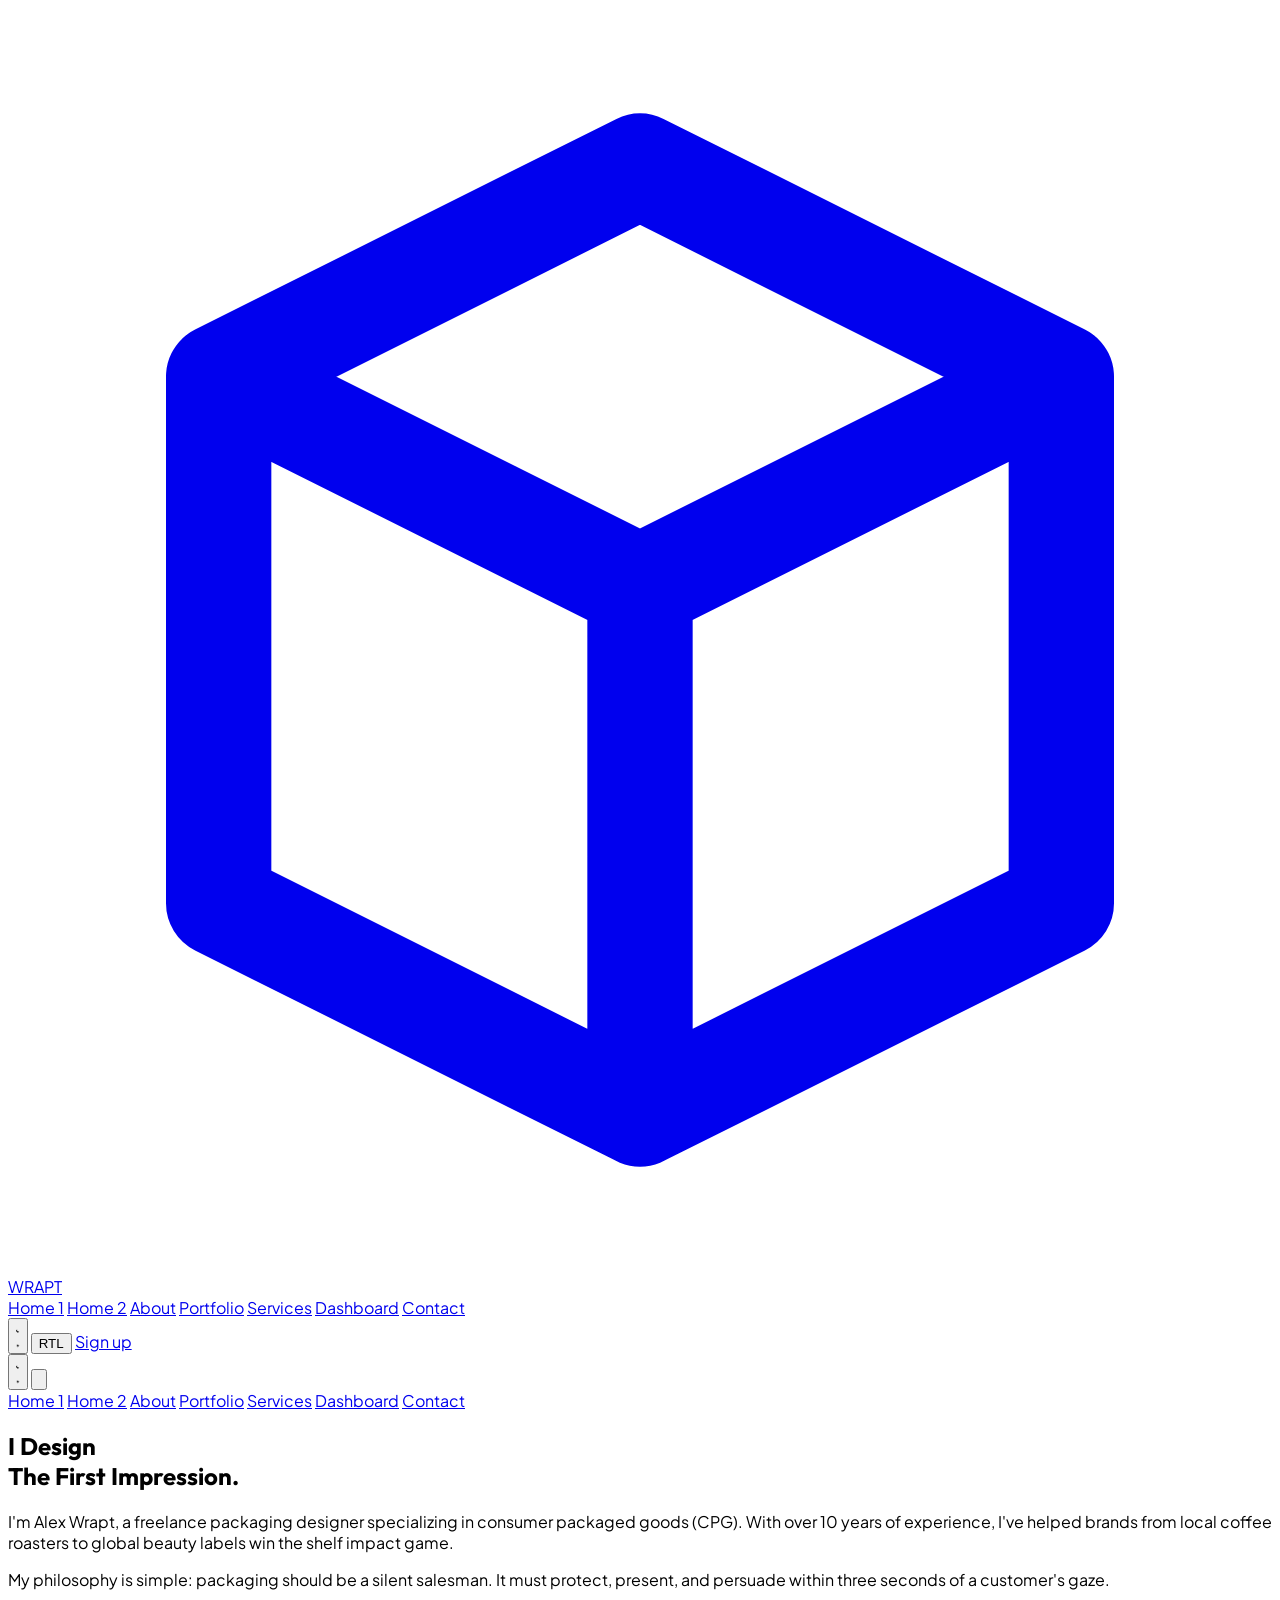
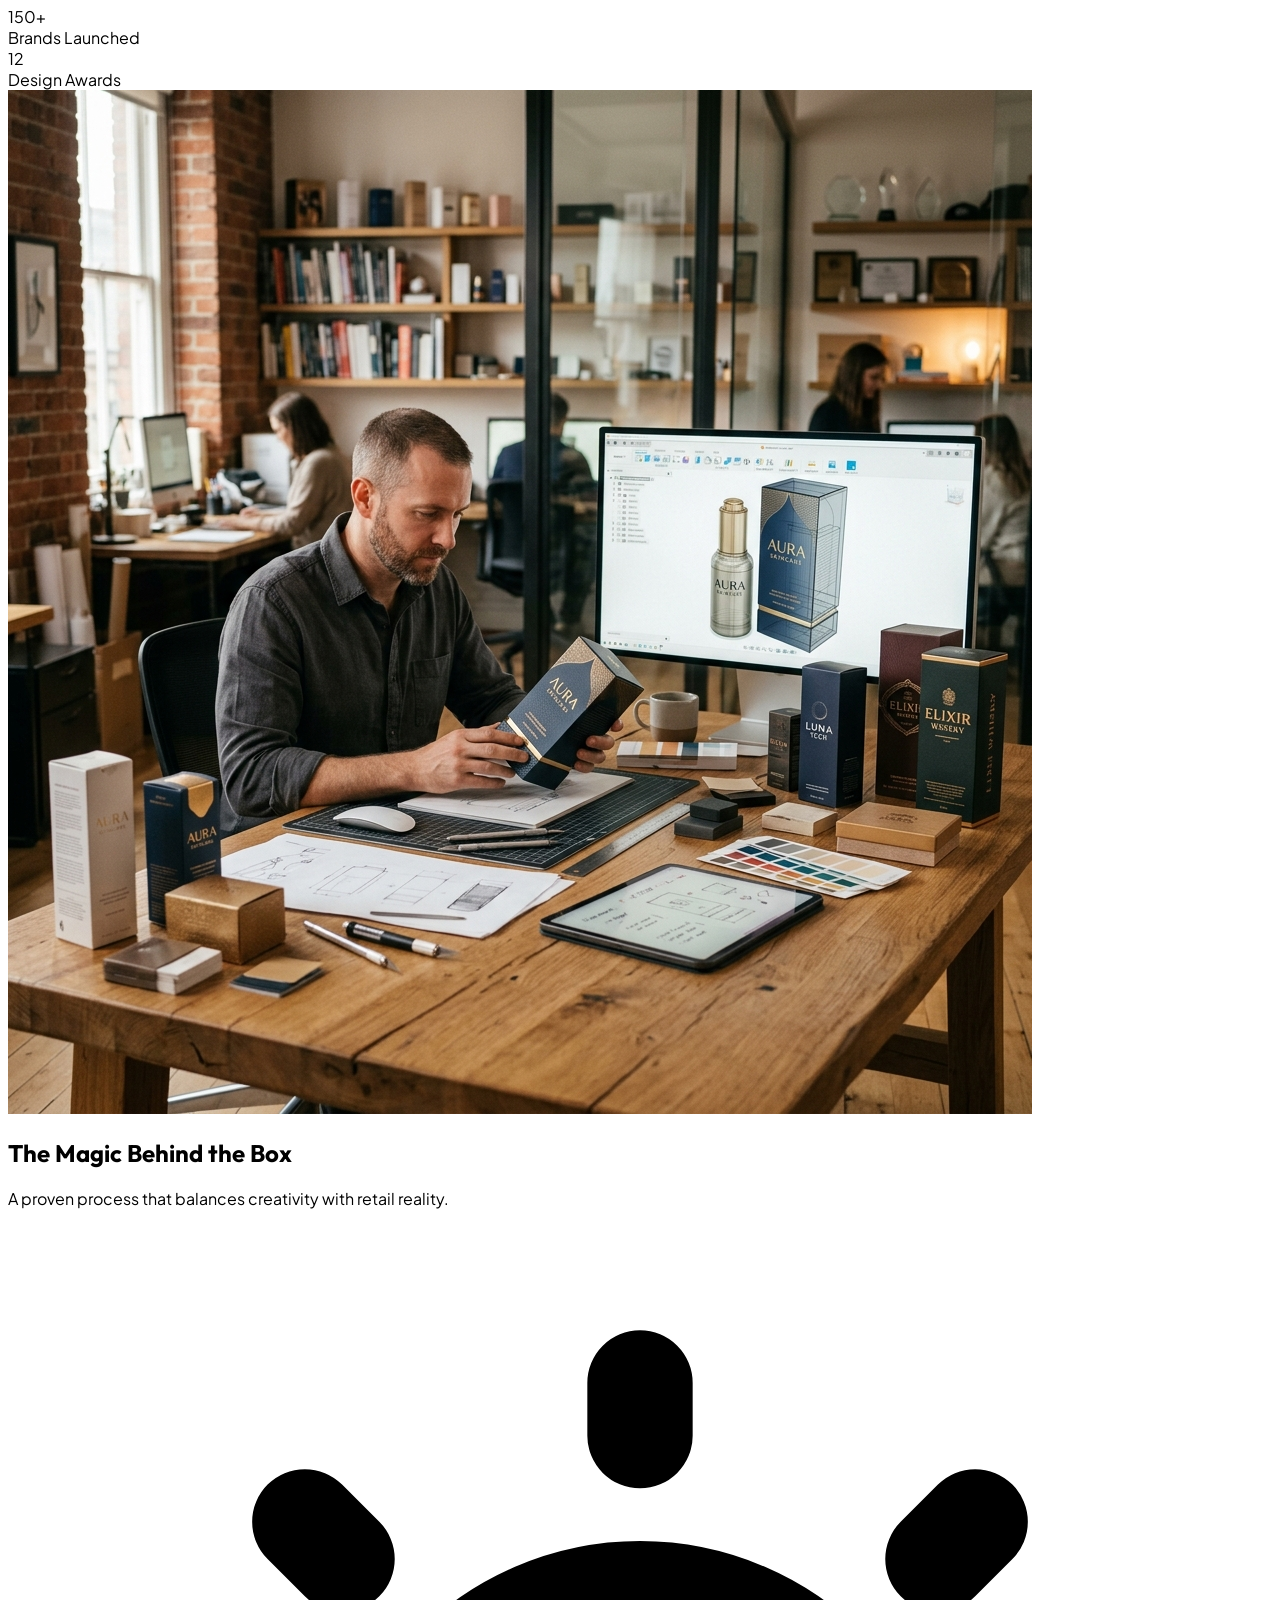
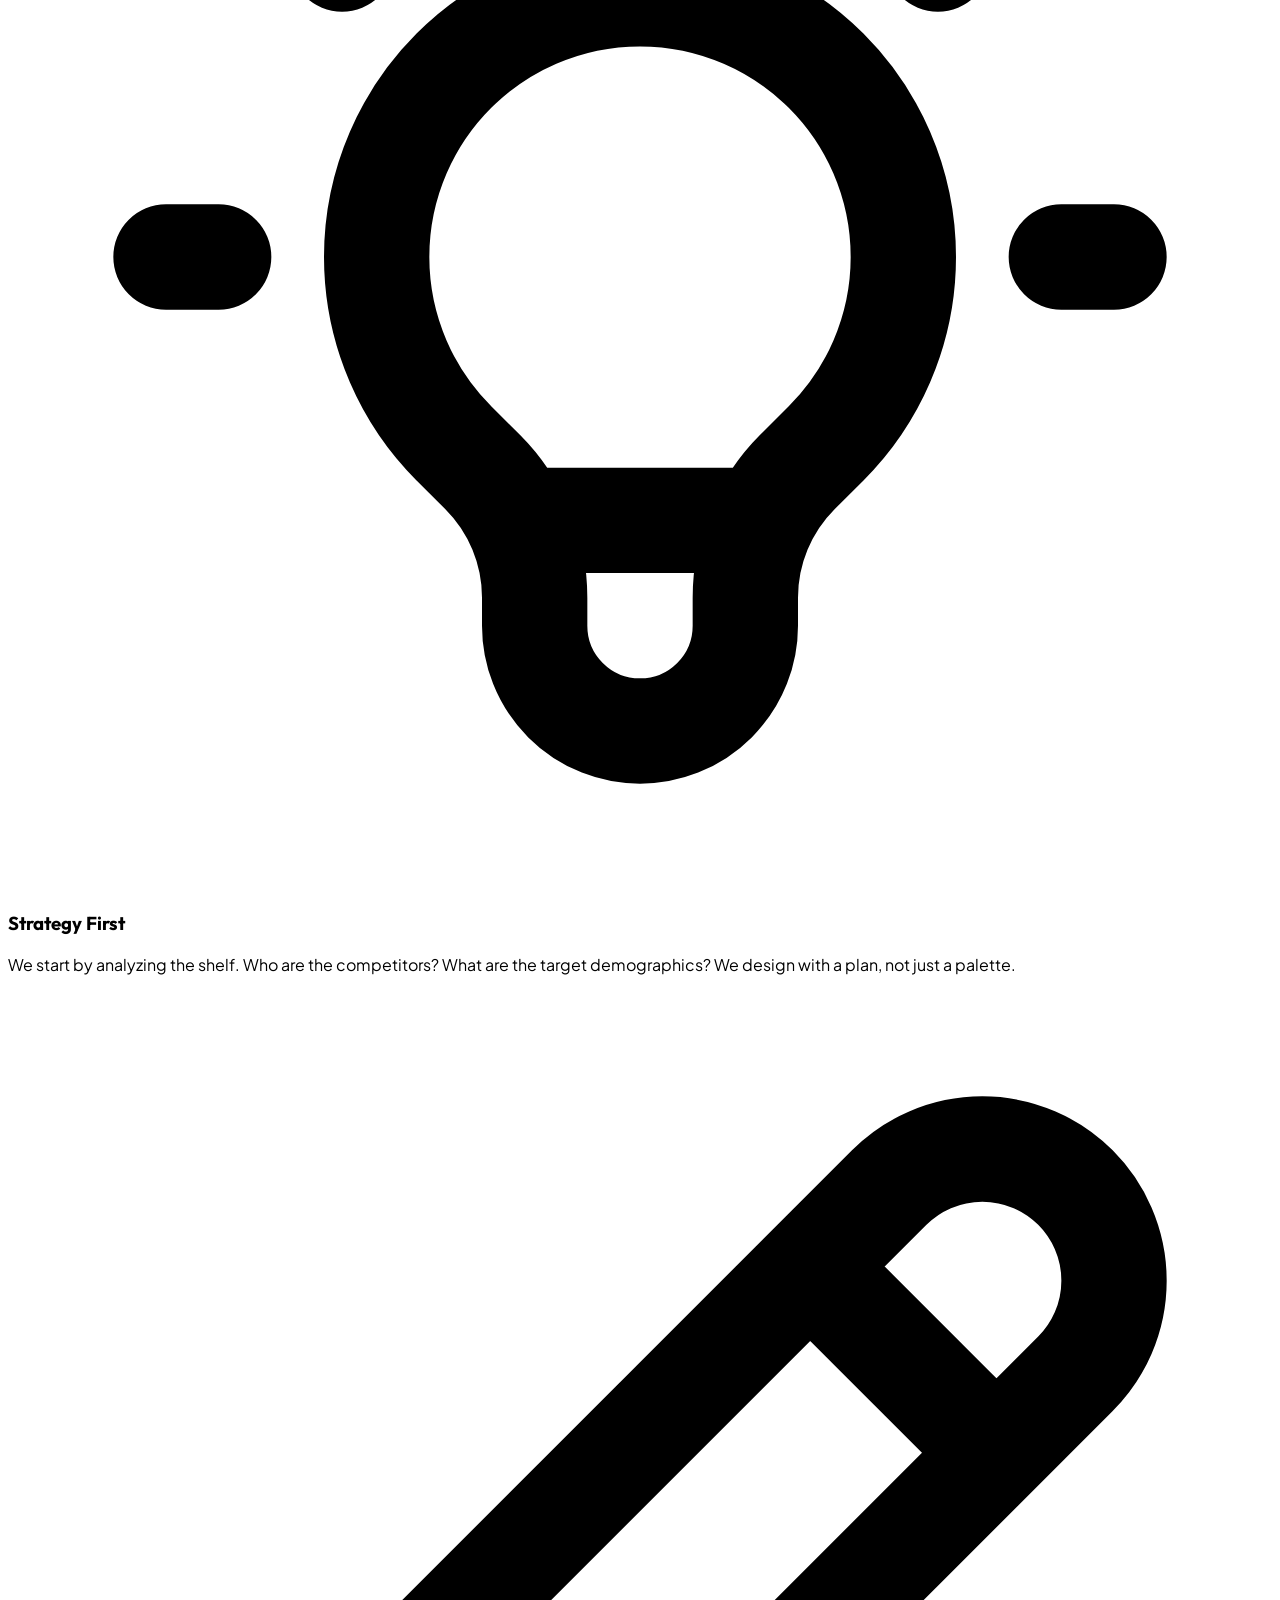
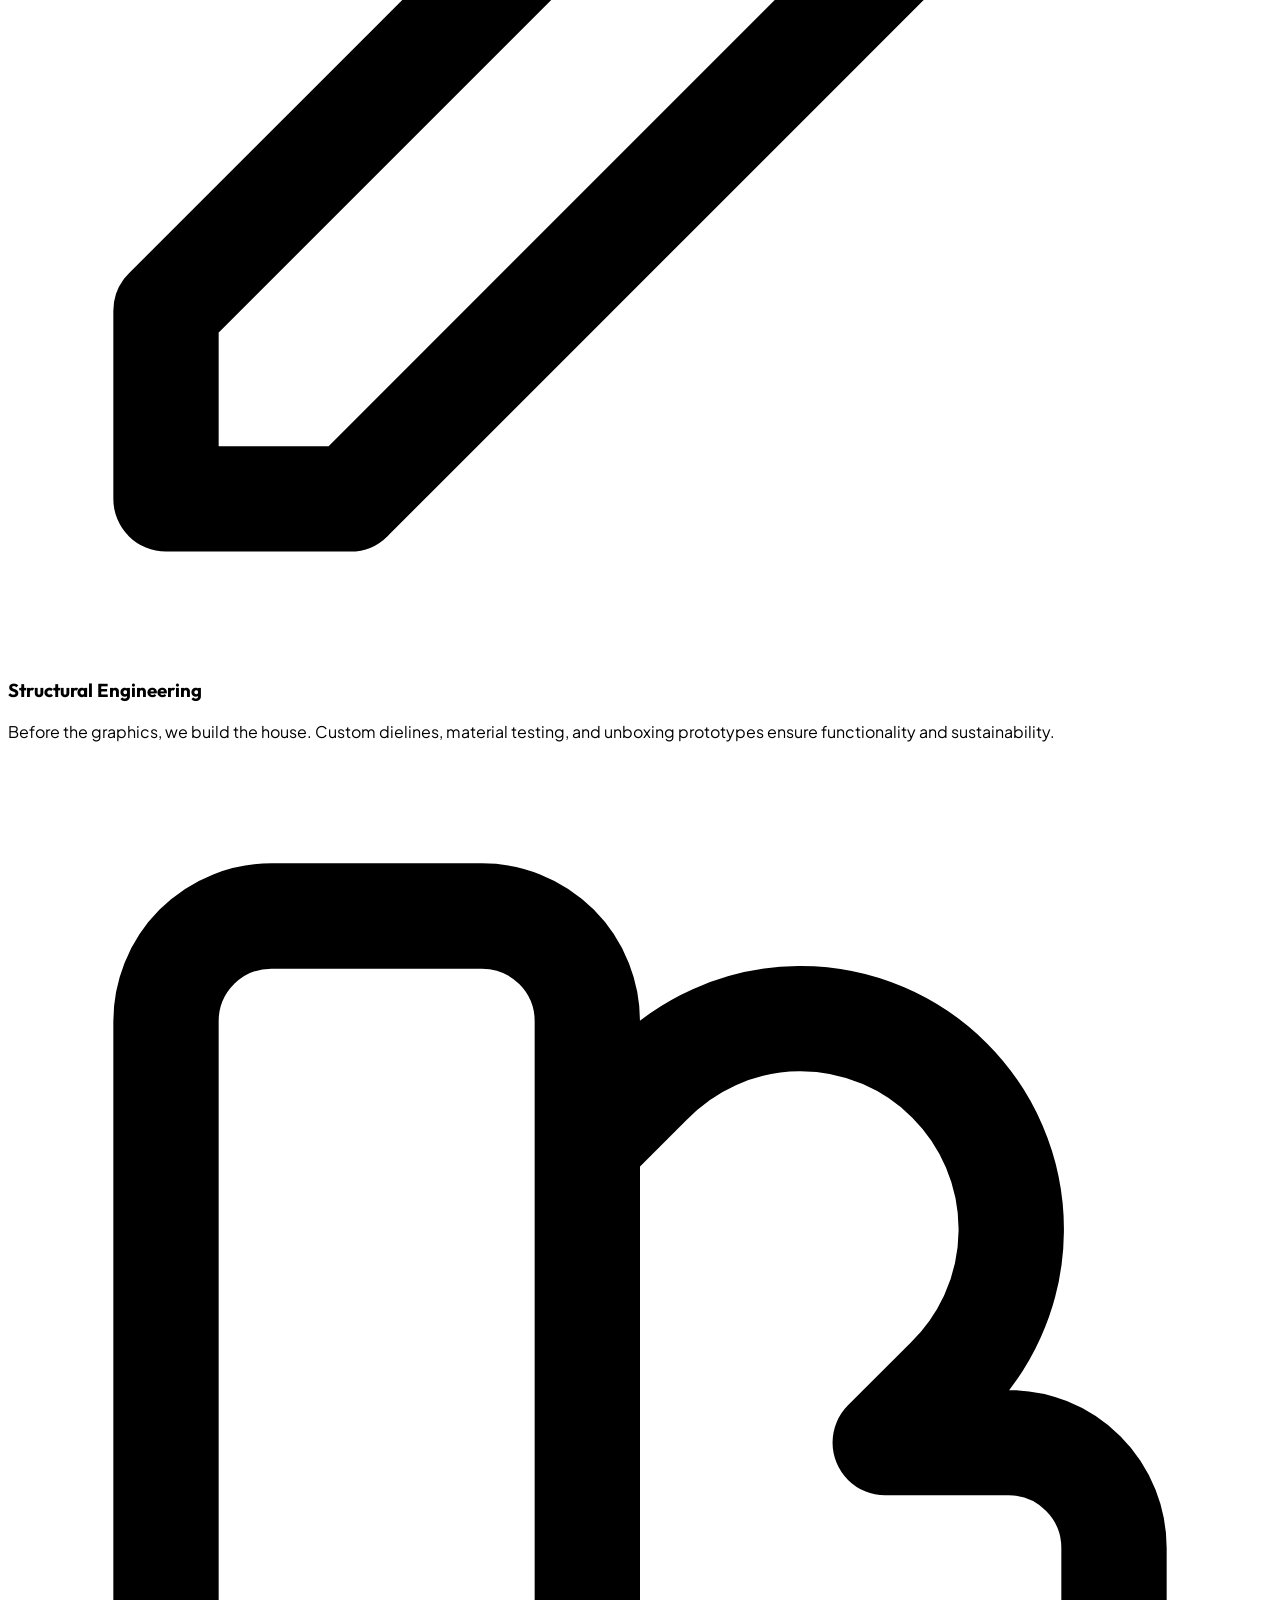
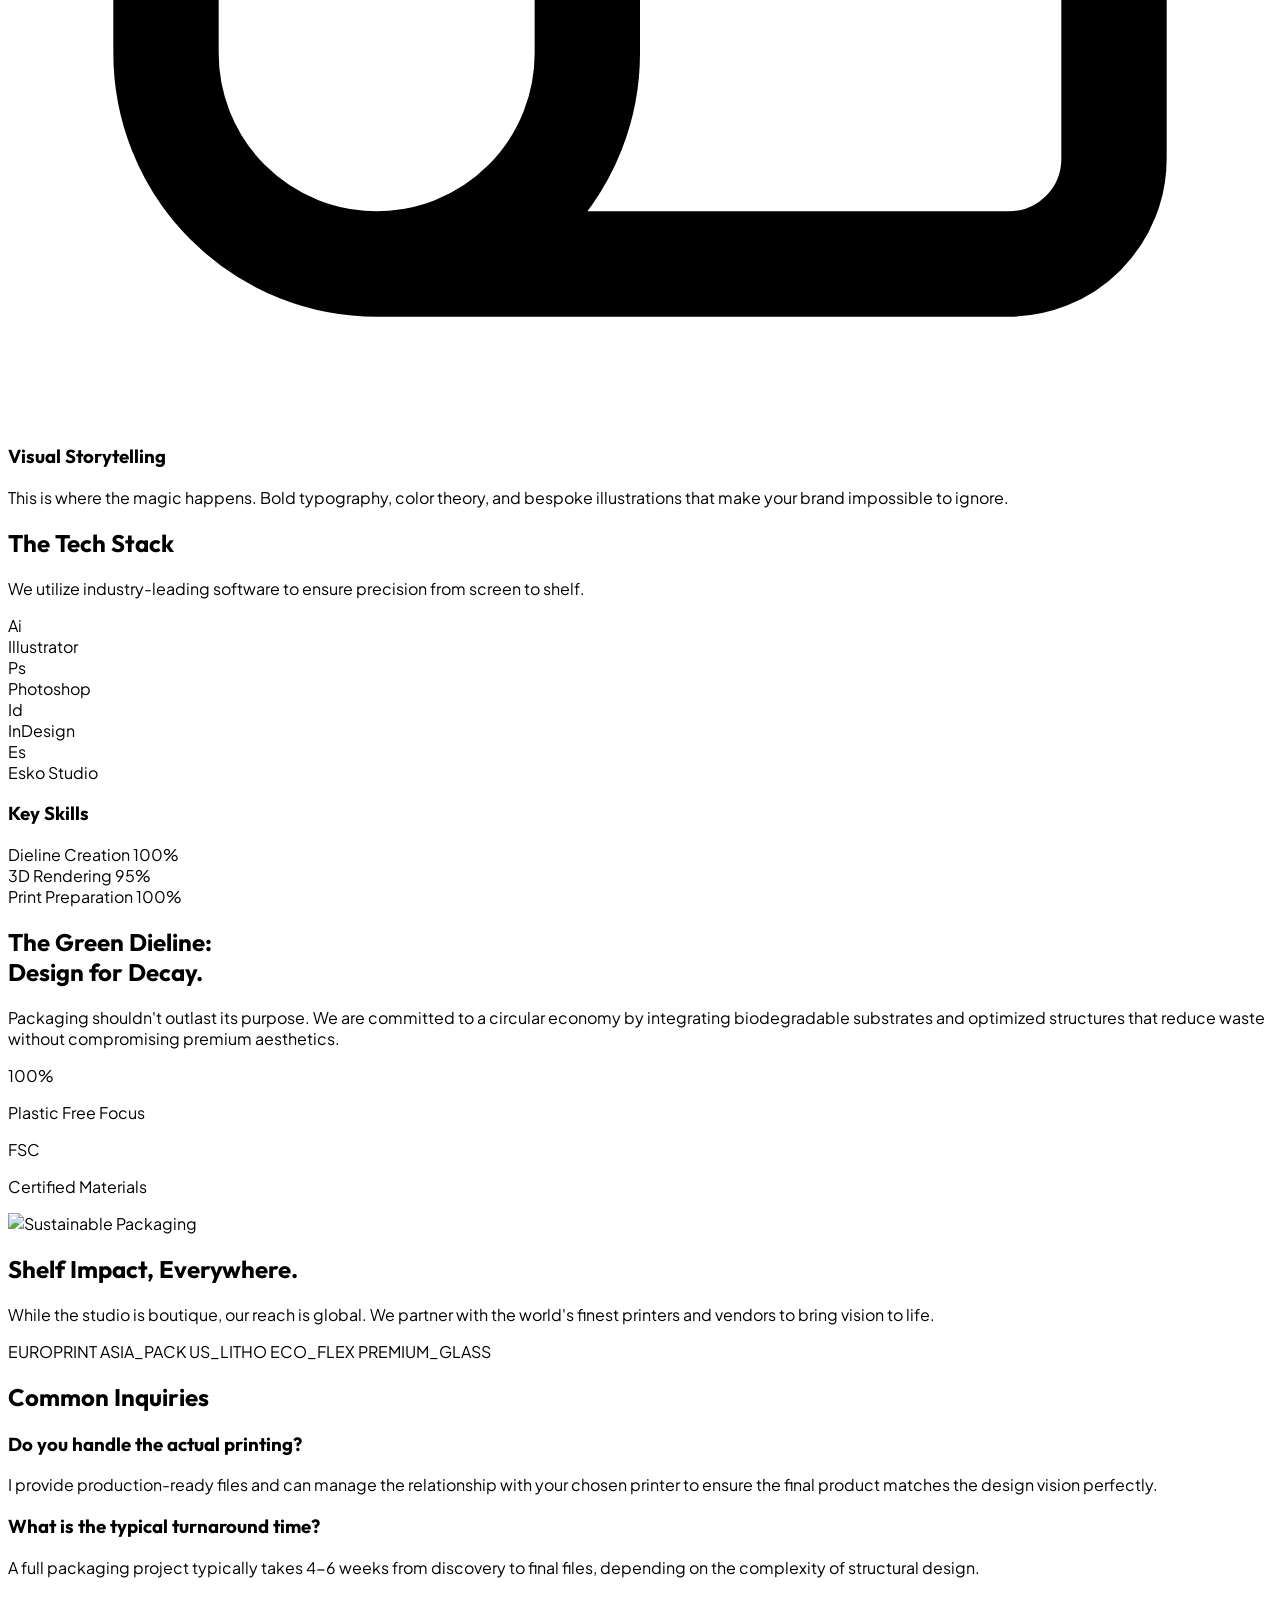
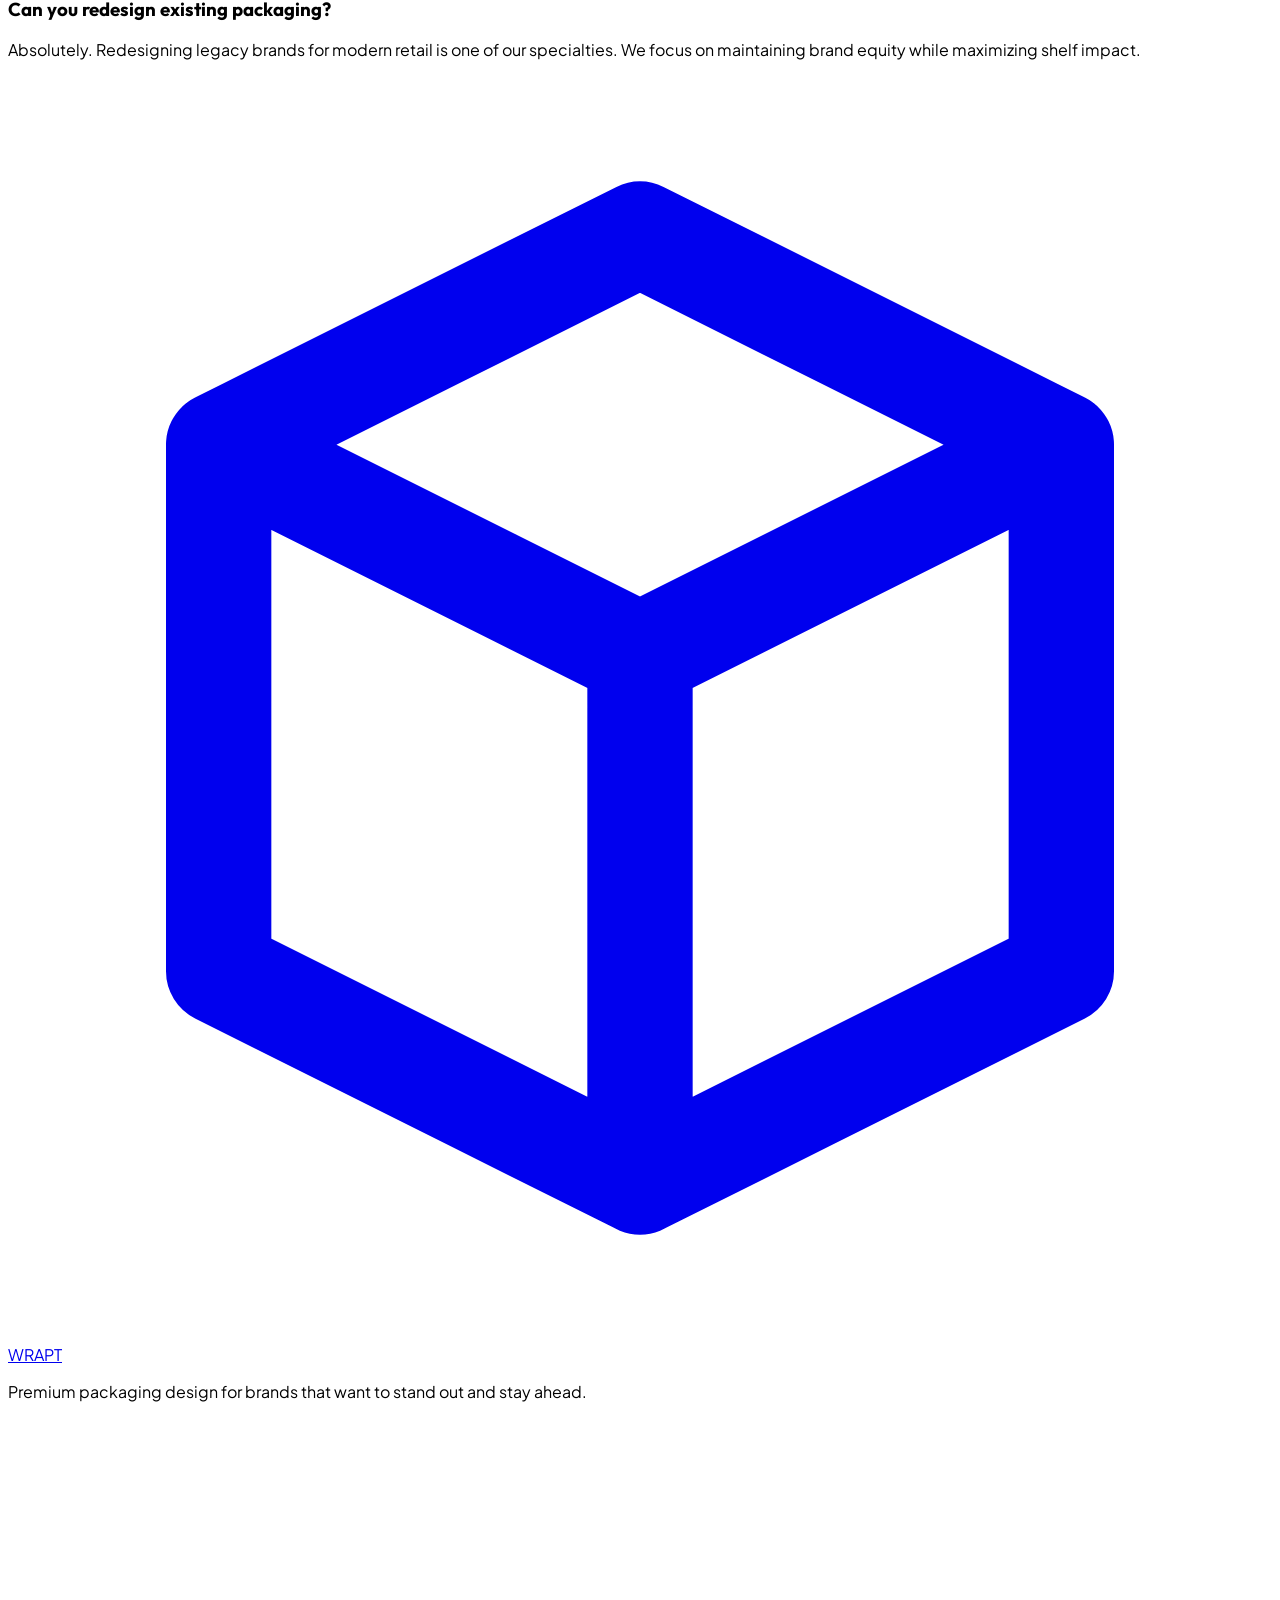
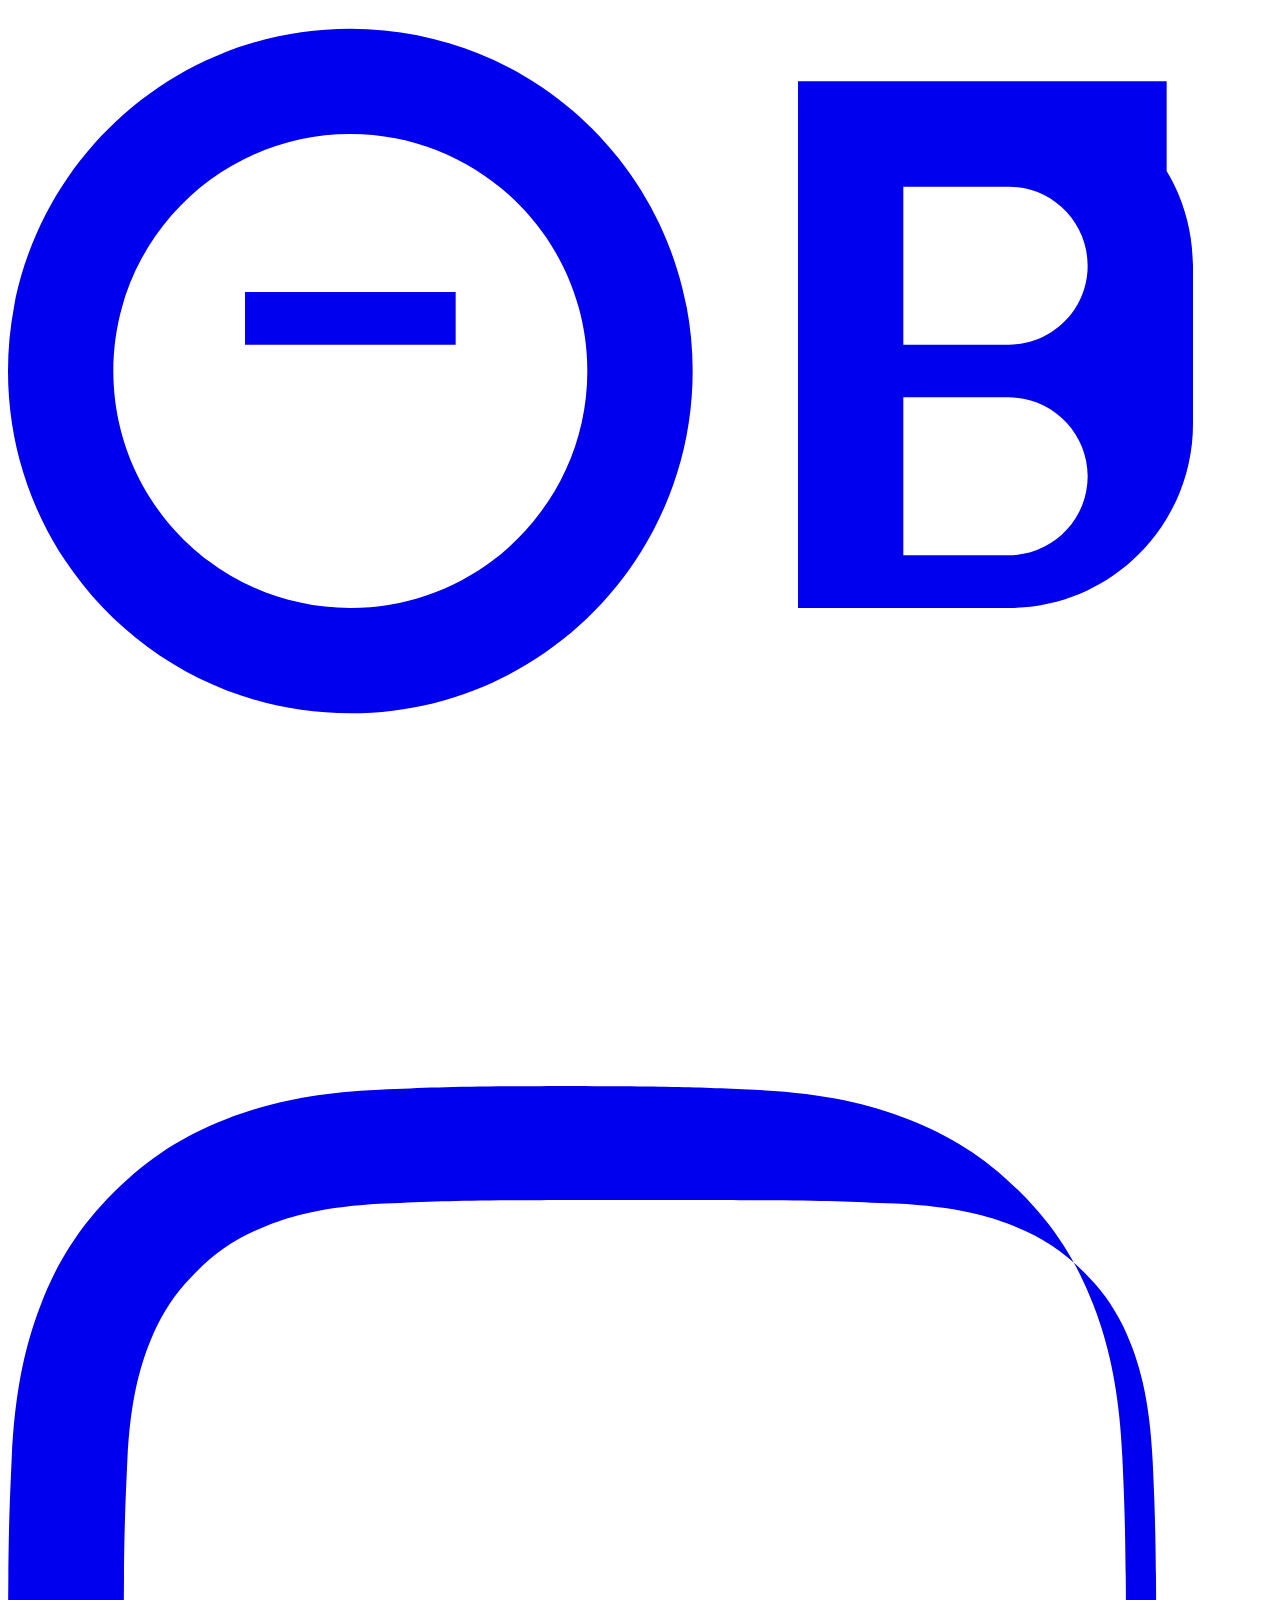
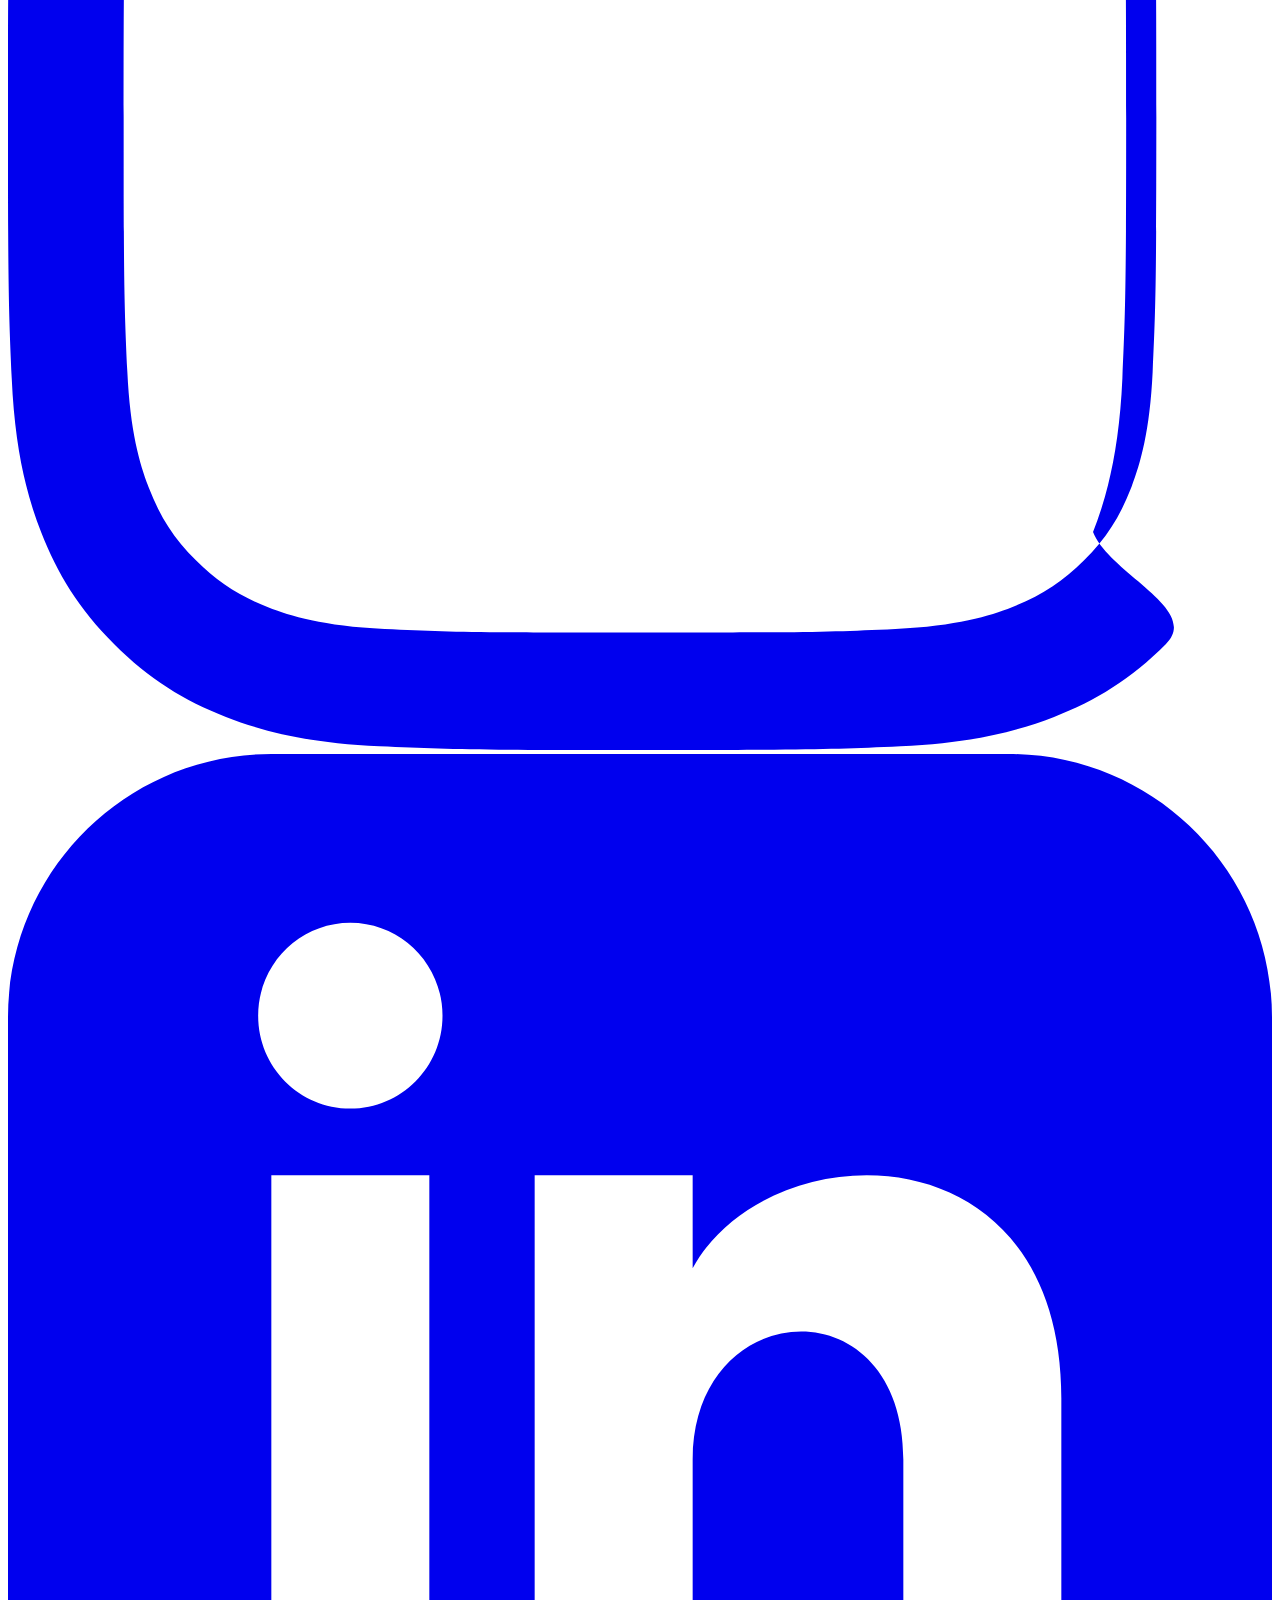
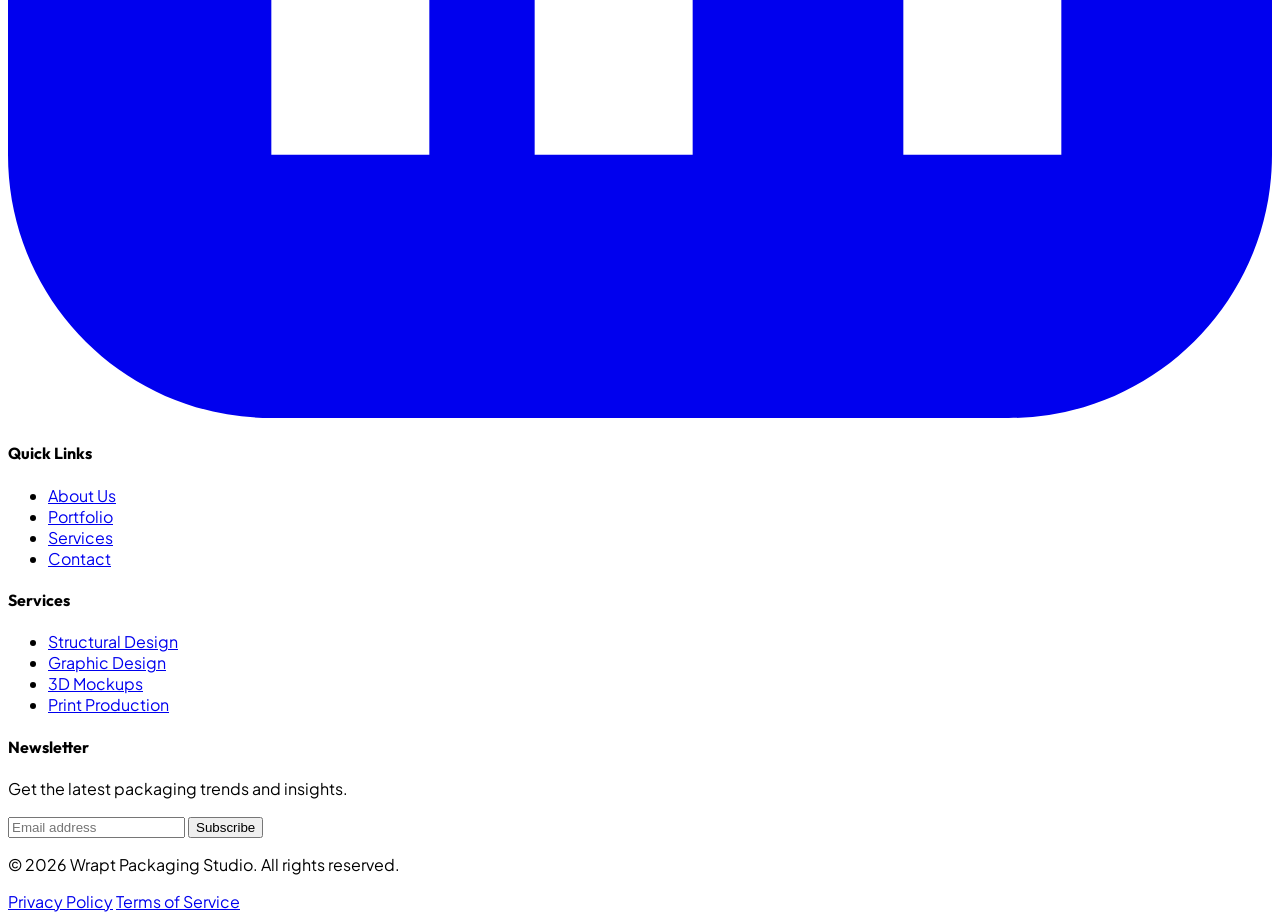
==== about.html @ dd114057 "first commit" ====
<!DOCTYPE html>
<html lang="en" class="scroll-smooth">
<head>
    <meta charset="UTF-8">
    <meta name="viewport" content="width=device-width, initial-scale=1.0">
    <title>About Wrapt | The Packaging Designer</title>
    <script src="https://cdn.tailwindcss.com"></script>
    <link rel="stylesheet" href="css/style.css">
    <script>
        tailwind.config = {
            darkMode: 'class',
            theme: {
                extend: {
                    colors: {
                        primary: '#FF4D00',
                        secondary: '#00F5FF',
                        accent: '#FF00FF',
                        dark: '#121212',
                        'dark-soft': '#1E1E1E'
                    }
                }
            }
        }
    </script>
</head>
<body class="bg-white dark:bg-dark text-slate-900 dark:text-white transition-colors duration-300">

    <!-- Navbar -->
    <nav class="fixed top-0 w-full z-50 bg-white/80 dark:bg-dark/80 backdrop-blur-lg border-b border-slate-200 dark:border-white/10">
        <div class="max-w-7xl mx-auto px-4 sm:px-6 lg:px-8">
            <div class="flex justify-between items-center h-20">
                <!-- Logo -->
                <div class="w-1/4">
                    <a href="index.html" class="flex items-center space-x-2 rtl:space-x-reverse group w-fit">
                        <div class="w-10 h-10 bg-primary rounded-lg flex items-center justify-center transform group-hover:rotate-12 transition-transform duration-300 relative overflow-hidden">
                            <div class="absolute -top-2 -right-2 w-6 h-6 bg-white/20 rotate-45"></div>
                            <svg class="w-6 h-6 text-white" fill="none" stroke="currentColor" viewBox="0 0 24 24">
                                <path stroke-linecap="round" stroke-linejoin="round" stroke-width="2" d="M20 7l-8-4-8 4m16 0l-8 4m8-4v10l-8 4m0-10L4 7m8 4v10M4 7v10l8 4" />
                            </svg>
                        </div>
                        <span class="text-2xl font-display font-bold tracking-tight text-slate-900 dark:text-white">WRAPT</span>
                    </a>
                </div>

                <!-- Desktop Menu (Centered) -->
                <div class="hidden lg:flex flex-grow justify-center">
                    <div class="flex space-x-8 rtl:space-x-reverse text-sm font-medium">
                        <a href="index.html" class="hover:text-primary transition-colors">Home 1</a>
                        <a href="home-2.html" class="hover:text-primary transition-colors">Home 2</a>
                        <a href="about.html" class="text-primary font-bold">About</a>
                        <a href="portfolio.html" class="hover:text-primary transition-colors">Portfolio</a>
                        <a href="services.html" class="hover:text-primary transition-colors">Services</a>
                        <a href="dashboard.html" class="hover:text-primary transition-colors">Dashboard</a>
                        <a href="contact.html" class="hover:text-primary transition-colors">Contact</a>
                    </div>
                </div>
                
                <!-- Right Side Buttons -->
                <div class="flex items-center justify-end space-x-4 rtl:space-x-reverse w-1/4">
                    <div class="hidden lg:flex items-center space-x-4 rtl:space-x-reverse border-l border-slate-200 dark:border-white/10 pl-6 rtl:pl-0 rtl:pr-6">
                        <button onclick="toggleTheme()" class="p-2 rounded-full hover:bg-slate-100 dark:hover:bg-white/10 transition-colors">
                            <svg class="w-5 h-5 dark:hidden" fill="currentColor" viewBox="0 0 20 20"><path d="M17.293 13.293A8 8 0 016.707 2.707a8.001 8.001 0 1010.586 10.586z"></path></svg>
                            <svg class="w-5 h-5 hidden dark:block" fill="currentColor" viewBox="0 0 20 20"><path d="M10 2a1 1 0 011 1v1a1 1 0 11-2 0V3a1 1 0 011-1zm4 8a4 4 0 11-8 0 4 4 0 018 0zm-.464 4.95l.707.707a1 1 0 001.414-1.414l-.707-.707a1 1 0 00-1.414 1.414zm2.12-10.607a1 1 0 010 1.414l-.706.707a1 1 0 11-1.414-1.414l.707-.707a1 1 0 011.414 0zM17 11a1 1 0 100-2h-1a1 1 0 100 2h1zm-7 4a1 1 0 011 1v1a1 1 0 11-2 0v-1a1 1 0 011-1zM5.05 6.464A1 1 0 106.465 5.05l-.708-.707a1 1 0 00-1.414 1.414l.707.707zm1.414 8.486l-.707.707a1 1 0 01-1.414-1.414l.707-.707a1 1 0 011.414 1.414zM4 11a1 1 0 100-2H3a1 1 0 000 2h1z" fill-rule="evenodd" clip-rule="evenodd"></path></svg>
                        </button>
                        <button onclick="toggleRTL()" class="p-2 rounded-full hover:bg-slate-100 dark:hover:bg-white/10 transition-colors text-xs font-bold">RTL</button>
                        <a href="signup.html" class="px-5 py-2.5 bg-primary text-white rounded-full text-sm font-bold btn-cta">Sign up</a>
                    </div>

                    <!-- Mobile Toggle -->
                    <div class="lg:hidden flex items-center space-x-4">
                        <button onclick="toggleTheme()" class="p-2 rounded-full hover:bg-slate-100 dark:hover:bg-white/10 transition-colors">
                             <svg class="w-5 h-5 dark:hidden" fill="currentColor" viewBox="0 0 20 20"><path d="M17.293 13.293A8 8 0 016.707 2.707a8.001 8.001 0 1010.586 10.586z"></path></svg>
                             <svg class="w-5 h-5 hidden dark:block" fill="currentColor" viewBox="0 0 20 20"><path d="M10 2a1 1 0 011 1v1a1 1 0 11-2 0V3a1 1 0 011-1zm4 8a4 4 0 11-8 0 4 4 0 018 0zm-.464 4.95l.707.707a1 1 0 001.414-1.414l-.707-.707a1 1 0 00-1.414 1.414zm2.12-10.607a1 1 0 010 1.414l-.706.707a1 1 0 11-1.414-1.414l.707-.707a1 1 0 011.414 0zM17 11a1 1 0 100-2h-1a1 1 0 100 2h1zm-7 4a1 1 0 011 1v1a1 1 0 11-2 0v-1a1 1 0 011-1zM5.05 6.464A1 1 0 106.465 5.05l-.708-.707a1 1 0 00-1.414 1.414l.707.707zm1.414 8.486l-.707.707a1 1 0 01-1.414-1.414l.707-.707a1 1 0 011.414 1.414zM4 11a1 1 0 100-2H3a1 1 0 000 2h1z" fill-rule="evenodd" clip-rule="evenodd"></path></svg>
                        </button>
                        <button onclick="toggleMobileMenu()" class="p-2 text-slate-900 dark:text-white"><svg class="w-8 h-8" fill="none" stroke="currentColor" viewBox="0 0 24 24"><path stroke-linecap="round" stroke-linejoin="round" stroke-width="2" d="M4 6h16M4 12h16m-7 6h7" /></svg></button>
                    </div>
                </div>
            </div>
        </div>
        <div id="mobile-menu" class="hidden lg:hidden bg-white dark:bg-dark-soft border-b border-slate-200 dark:border-white/10">
            <div class="px-4 py-6 space-y-4 text-center">
                <a href="index.html" class="block">Home 1</a>
                <a href="home-2.html" class="block">Home 2</a>
                <a href="about.html" class="block text-primary">About</a>
                <a href="portfolio.html" class="block">Portfolio</a>
                <a href="services.html" class="block">Services</a>
                <a href="dashboard.html" class="block">Dashboard</a>
                <a href="contact.html" class="block">Contact</a>
            </div>
        </div>
    </nav>

    <!-- Designer Intro -->
    <section class="pt-32 pb-20 overflow-hidden">
        <div class="max-w-7xl mx-auto px-4 lg:px-8">
            <div class="grid lg:grid-cols-2 gap-16 items-center">
                <div class="reveal">
                    <h1 class="text-5xl lg:text-7xl font-display font-black mb-8 leading-tight">I Design <br>The <span class="text-primary">First Impression.</span></h1>
                    <p class="text-lg text-slate-600 dark:text-slate-400 mb-8 leading-relaxed">I'm Alex Wrapt, a freelance packaging designer specializing in consumer packaged goods (CPG). With over 10 years of experience, I've helped brands from local coffee roasters to global beauty labels win the shelf impact game.</p>
                    <p class="text-lg text-slate-600 dark:text-slate-400 mb-10 leading-relaxed">My philosophy is simple: packaging should be a silent salesman. It must protect, present, and persuade within three seconds of a customer's gaze.</p>
                    <div class="flex items-center space-x-6 rtl:space-x-reverse">
                        <div>
                            <div class="text-3xl font-black text-primary">150+</div>
                            <div class="text-xs uppercase tracking-widest text-slate-500">Brands Launched</div>
                        </div>
                        <div class="w-px h-10 bg-slate-200 dark:bg-white/10"></div>
                        <div>
                            <div class="text-3xl font-black text-secondary">12</div>
                            <div class="text-xs uppercase tracking-widest text-slate-500">Design Awards</div>
                        </div>
                    </div>
                </div>
                <div class="relative reveal delay-200">
                    <div class="absolute -top-10 -left-10 w-full h-full bg-primary rounded-[4rem] -z-10 rotate-3"></div>
                    <img src="studio_packaging_designer_hero_1778308596242.png" alt="Wrapt Design Studio" class="w-full rounded-[4rem] shadow-2xl object-cover h-[500px]">
                </div>
            </div>
        </div>
    </section>

    <!-- Creative Process -->
    <section class="py-24 bg-slate-50 dark:bg-dark-soft">
        <div class="max-w-7xl mx-auto px-4">
            <div class="text-center mb-20 reveal">
                <h2 class="text-4xl font-display font-bold">The Magic Behind the Box</h2>
                <p class="text-slate-500 mt-4">A proven process that balances creativity with retail reality.</p>
            </div>

            <div class="grid md:grid-cols-2 lg:grid-cols-3 gap-12">
                <div class="p-10 bg-white dark:bg-dark rounded-3xl shadow-sm reveal">
                    <div class="w-16 h-16 bg-primary/10 text-primary rounded-2xl flex items-center justify-center mb-8">
                        <svg class="w-8 h-8" fill="none" stroke="currentColor" viewBox="0 0 24 24"><path stroke-linecap="round" stroke-linejoin="round" stroke-width="2" d="M9.663 17h4.673M12 3v1m6.364 1.636l-.707.707M21 12h-1M4 12H3m3.343-5.657l-.707-.707m2.828 9.9a5 5 0 117.072 0l-.548.547A3.374 3.374 0 0014 18.469V19a2 2 0 11-4 0v-.531c0-.895-.356-1.754-.988-2.386l-.548-.547z" /></svg>
                    </div>
                    <h3 class="text-xl font-bold mb-4">Strategy First</h3>
                    <p class="text-slate-500 text-sm leading-relaxed">We start by analyzing the shelf. Who are the competitors? What are the target demographics? We design with a plan, not just a palette.</p>
                </div>
                <div class="p-10 bg-white dark:bg-dark rounded-3xl shadow-sm reveal delay-100">
                    <div class="w-16 h-16 bg-secondary/10 text-secondary rounded-2xl flex items-center justify-center mb-8">
                        <svg class="w-8 h-8" fill="none" stroke="currentColor" viewBox="0 0 24 24"><path stroke-linecap="round" stroke-linejoin="round" stroke-width="2" d="M15.232 5.232l3.536 3.536m-2.036-5.036a2.5 2.5 0 113.536 3.536L6.5 21.036H3v-3.572L16.732 3.732z" /></svg>
                    </div>
                    <h3 class="text-xl font-bold mb-4">Structural Engineering</h3>
                    <p class="text-slate-500 text-sm leading-relaxed">Before the graphics, we build the house. Custom dielines, material testing, and unboxing prototypes ensure functionality and sustainability.</p>
                </div>
                <div class="p-10 bg-white dark:bg-dark rounded-3xl shadow-sm reveal delay-200">
                    <div class="w-16 h-16 bg-accent/10 text-accent rounded-2xl flex items-center justify-center mb-8">
                        <svg class="w-8 h-8" fill="none" stroke="currentColor" viewBox="0 0 24 24"><path stroke-linecap="round" stroke-linejoin="round" stroke-width="2" d="M7 21a4 4 0 01-4-4V5a2 2 0 012-2h4a2 2 0 012 2v12a4 4 0 01-4 4zm0 0h12a2 2 0 002-2v-4a2 2 0 00-2-2h-2.343M11 7.343l1.172-1.172a4 4 0 115.656 5.656l-1.172 1.172" /></svg>
                    </div>
                    <h3 class="text-xl font-bold mb-4">Visual Storytelling</h3>
                    <p class="text-slate-500 text-sm leading-relaxed">This is where the magic happens. Bold typography, color theory, and bespoke illustrations that make your brand impossible to ignore.</p>
                </div>
            </div>
        </div>
    </section>

    <!-- Design Tools Section -->
    <section class="py-24">
        <div class="max-w-7xl mx-auto px-4">
            <div class="grid lg:grid-cols-2 gap-20 items-center">
                <div class="reveal">
                    <h2 class="text-4xl font-display font-bold mb-8">The Tech Stack</h2>
                    <p class="text-slate-500 mb-10">We utilize industry-leading software to ensure precision from screen to shelf.</p>
                    <div class="grid grid-cols-2 gap-4">
                        <div class="p-4 border border-slate-200 dark:border-white/10 rounded-2xl flex items-center space-x-3 rtl:space-x-reverse">
                            <div class="w-10 h-10 bg-blue-500/10 text-blue-500 rounded-lg flex items-center justify-center font-bold">Ai</div>
                            <span class="font-bold">Illustrator</span>
                        </div>
                        <div class="p-4 border border-slate-200 dark:border-white/10 rounded-2xl flex items-center space-x-3 rtl:space-x-reverse">
                            <div class="w-10 h-10 bg-blue-600/10 text-blue-600 rounded-lg flex items-center justify-center font-bold">Ps</div>
                            <span class="font-bold">Photoshop</span>
                        </div>
                        <div class="p-4 border border-slate-200 dark:border-white/10 rounded-2xl flex items-center space-x-3 rtl:space-x-reverse">
                            <div class="w-10 h-10 bg-purple-500/10 text-purple-500 rounded-lg flex items-center justify-center font-bold">Id</div>
                            <span class="font-bold">InDesign</span>
                        </div>
                        <div class="p-4 border border-slate-200 dark:border-white/10 rounded-2xl flex items-center space-x-3 rtl:space-x-reverse">
                            <div class="w-10 h-10 bg-orange-500/10 text-orange-500 rounded-lg flex items-center justify-center font-bold">Es</div>
                            <span class="font-bold">Esko Studio</span>
                        </div>
                    </div>
                </div>
                <div class="reveal delay-200">
                    <div class="p-8 bg-dark rounded-[3rem] text-white">
                        <h3 class="text-2xl font-bold mb-6 text-primary">Key Skills</h3>
                        <div class="space-y-6">
                            <div>
                                <div class="flex justify-between mb-2">
                                    <span class="text-sm font-bold">Dieline Creation</span>
                                    <span class="text-sm">100%</span>
                                </div>
                                <div class="h-2 bg-white/10 rounded-full overflow-hidden">
                                    <div class="h-full bg-primary w-[100%]"></div>
                                </div>
                            </div>
                            <div>
                                <div class="flex justify-between mb-2">
                                    <span class="text-sm font-bold">3D Rendering</span>
                                    <span class="text-sm">95%</span>
                                </div>
                                <div class="h-2 bg-white/10 rounded-full overflow-hidden">
                                    <div class="h-full bg-secondary w-[95%]"></div>
                                </div>
                            </div>
                            <div>
                                <div class="flex justify-between mb-2">
                                    <span class="text-sm font-bold">Print Preparation</span>
                                    <span class="text-sm">100%</span>
                                </div>
                                <div class="h-2 bg-white/10 rounded-full overflow-hidden">
                                    <div class="h-full bg-accent w-[100%]"></div>
                                </div>
                            </div>
                        </div>
                    </div>
                </div>
            </div>
        </div>
    </section>

    <!-- Sustainability Commitment -->
    <section class="py-24 bg-dark text-white relative overflow-hidden">
        <div class="absolute inset-0 opacity-10">
            <div class="absolute top-0 right-0 w-full h-full bg-[radial-gradient(circle_at_top_right,_var(--tw-gradient-stops))] from-primary via-transparent to-transparent"></div>
        </div>
        <div class="max-w-7xl mx-auto px-4 lg:px-8 relative z-10">
            <div class="flex flex-col lg:flex-row gap-20 items-center">
                <div class="lg:w-1/2 reveal">
                    <h2 class="text-4xl font-display font-black mb-8 leading-tight">The Green Dieline: <br><span class="text-primary">Design for Decay.</span></h2>
                    <p class="text-slate-400 text-lg mb-10 leading-relaxed">Packaging shouldn't outlast its purpose. We are committed to a circular economy by integrating biodegradable substrates and optimized structures that reduce waste without compromising premium aesthetics.</p>
                    <div class="grid grid-cols-2 gap-8">
                        <div class="p-6 bg-white/5 border border-white/10 rounded-3xl">
                            <div class="text-3xl font-black text-primary mb-2">100%</div>
                            <p class="text-xs text-slate-500 uppercase tracking-widest font-bold">Plastic Free Focus</p>
                        </div>
                        <div class="p-6 bg-white/5 border border-white/10 rounded-3xl">
                            <div class="text-3xl font-black text-secondary mb-2">FSC</div>
                            <p class="text-xs text-slate-500 uppercase tracking-widest font-bold">Certified Materials</p>
                        </div>
                    </div>
                </div>
                <div class="lg:w-1/2 reveal delay-200">
                    <div class="relative group">
                        <div class="absolute -inset-4 bg-primary/20 rounded-full blur-2xl group-hover:bg-primary/30 transition-all"></div>
                        <img src="https://images.pexels.com/photos/34536647/pexels-photo-34536647.jpeg" alt="Sustainable Packaging" class="w-full rounded-[3rem] shadow-2xl relative z-10">
                    </div>
                </div>
            </div>
        </div>
    </section>

    <!-- Global Network -->
    <section class="py-24 relative overflow-hidden">
        <div class="max-w-7xl mx-auto px-4 lg:px-8 text-center mb-16 reveal">
            <h2 class="text-4xl font-display font-bold mb-6">Shelf Impact, Everywhere.</h2>
            <p class="text-slate-500 max-w-2xl mx-auto text-lg">While the studio is boutique, our reach is global. We partner with the world's finest printers and vendors to bring vision to life.</p>
        </div>
        <div class="max-w-7xl mx-auto px-4 lg:px-8">
            <div class="grid grid-cols-2 md:grid-cols-4 lg:grid-cols-5 gap-8 items-center opacity-30 grayscale hover:grayscale-0 transition-all duration-700 reveal delay-200">
                <span class="text-xl font-black tracking-tighter text-center">EUROPRINT</span>
                <span class="text-xl font-black tracking-tighter text-center">ASIA_PACK</span>
                <span class="text-xl font-black tracking-tighter text-center">US_LITHO</span>
                <span class="text-xl font-black tracking-tighter text-center">ECO_FLEX</span>
                <span class="text-xl font-black tracking-tighter text-center">PREMIUM_GLASS</span>
            </div>
        </div>
    </section>

    <!-- FAQ Section -->
    <section class="py-24 bg-slate-50 dark:bg-dark-soft">
        <div class="max-w-3xl mx-auto px-4">
            <h2 class="text-4xl font-display font-bold text-center mb-16 reveal">Common Inquiries</h2>
            <div class="space-y-6">
                <div class="p-6 bg-white dark:bg-dark rounded-2xl shadow-sm reveal">
                    <h3 class="font-bold text-lg mb-2">Do you handle the actual printing?</h3>
                    <p class="text-slate-500 text-sm">I provide production-ready files and can manage the relationship with your chosen printer to ensure the final product matches the design vision perfectly.</p>
                </div>
                <div class="p-6 bg-white dark:bg-dark rounded-2xl shadow-sm reveal delay-100">
                    <h3 class="font-bold text-lg mb-2">What is the typical turnaround time?</h3>
                    <p class="text-slate-500 text-sm">A full packaging project typically takes 4-6 weeks from discovery to final files, depending on the complexity of structural design.</p>
                </div>
                <div class="p-6 bg-white dark:bg-dark rounded-2xl shadow-sm reveal delay-200">
                    <h3 class="font-bold text-lg mb-2">Can you redesign existing packaging?</h3>
                    <p class="text-slate-500 text-sm">Absolutely. Redesigning legacy brands for modern retail is one of our specialties. We focus on maintaining brand equity while maximizing shelf impact.</p>
                </div>
            </div>
        </div>
    </section>

    <!-- Footer -->
    <footer class="bg-slate-900 text-white pt-20 pb-10">
        <div class="max-w-7xl mx-auto px-4 sm:px-6 lg:px-8">
            <div class="grid md:grid-cols-2 lg:grid-cols-4 gap-12 mb-16">
                <div class="col-span-1 lg:col-span-1">
                    <a href="index.html" class="flex items-center space-x-2 mb-6">
                        <div class="w-10 h-10 bg-primary rounded-lg flex items-center justify-center">
                            <svg class="w-6 h-6 text-white" fill="none" stroke="currentColor" viewBox="0 0 24 24">
                                <path stroke-linecap="round" stroke-linejoin="round" stroke-width="2" d="M20 7l-8-4-8 4m16 0l-8 4m8-4v10l-8 4m0-10L4 7m8 4v10M4 7v10l8 4" />
                            </svg>
                        </div>
                        <span class="text-2xl font-display font-bold tracking-tight">WRAPT</span>
                    </a>
                    <p class="text-slate-400 mb-6">Premium packaging design for brands that want to stand out and stay ahead.</p>
                    <div class="flex space-x-4 rtl:space-x-reverse">
                        <a href="#" class="w-10 h-10 bg-white/5 rounded-full flex items-center justify-center hover:bg-primary transition-colors">
                            <svg class="w-5 h-5" fill="currentColor" viewBox="0 0 24 24"><path d="M22 7h-7v-2h7v2zm.5 4.5c0 1.933-1.567 3.5-3.5 3.5h-4v-10h4c1.933 0 3.5 1.567 3.5 3.5v3zm-3.5-1.5c.828 0 1.5-.672 1.5-1.5s-.672-1.5-1.5-1.5h-2v3h2zm0 4c.828 0 1.5-.672 1.5-1.5s-.672-1.5-1.5-1.5h-2v3h2zm-12.5-10c-3.59 0-6.5 2.91-6.5 6.5s2.91 6.5 6.5 6.5 6.5-2.91 6.5-6.5-2.91-6.5-6.5-6.5zm0 11c-2.485 0-4.5-2.015-4.5-4.5s2.015-4.5 4.5-4.5 4.5 2.015 4.5 4.5-2.015 4.5-4.5 4.5zm-2-6h4v1h-4v-1z"/></svg>
                        </a>
                        <a href="#" class="w-10 h-10 bg-white/5 rounded-full flex items-center justify-center hover:bg-primary transition-colors">
                            <svg class="w-5 h-5" fill="currentColor" viewBox="0 0 24 24"><path d="M12 2.163c3.204 0 3.584.012 4.85.07 1.166.054 1.791.248 2.212.412.557.216.953.473 1.37.89.417.417.674.814.89 1.37.164.421.358 1.046.412 2.212.058 1.266.07 1.646.07 4.85s-.012 3.584-.07 4.85c-.054 1.166-.248 1.791-.412 2.212-.216.557-.473.953-.89 1.37-.417.417-.814.674-1.37.89-.421.164-1.046.358-2.212.412-1.266.058-1.646.07-4.85.07s-3.584-.012-4.85-.07c-1.166-.054-1.791-.248-2.212-.412-.557-.216-.953-.473-1.37-.89-.417-.417-.674-.814-.89-1.37-.164-.421-.358-1.046-.412-2.212-.058-1.266-.07-1.646-.07-4.85s.012-3.584.07-4.85c.054-1.166.248-1.791.412-2.212.216-.557.473-.953.89-1.37.417-.417.814-.674 1.37-.89.421-.164 1.046-.358 2.212-.412 1.266-.058 1.646-.07 4.85-.07zm0-2.163c-3.259 0-3.667.014-4.947.072-1.277.057-2.151.26-2.915.557-.79.307-1.459.718-2.125 1.385-.667.666-1.078 1.335-1.385 2.125-.297.764-.5 1.638-.557 2.915-.058 1.28-.072 1.688-.072 4.947s.014 3.667.072 4.947c.057 1.277.26 2.151.557 2.915.307.79.718 1.459 1.385 2.125.666.667 1.335 1.078 2.125 1.385.764.297 1.638.5 2.915.557 1.28.058 1.688.072 4.947.072s3.667-.014 4.947-.072c1.277-.057 2.151-.26 2.915-.557.79-.307 1.459-.718 2.125-1.385.667-.666-1.078-1.335-1.385-2.125.297-.764.5-1.638.557-2.915.058-1.28.072-1.688.072-4.947s-.014-3.667-.072-4.947c-.057-1.277-.26-2.151-.557-2.915-.307-.79-.718-1.459-1.385-2.125-.666-.667-1.335-1.078-2.125-1.385-.764-.297-1.638-.5-2.915-.557-1.28-.058-1.688-.072-4.947-.072z"/></svg>
                        </a>
                        <a href="#" class="w-10 h-10 bg-white/5 rounded-full flex items-center justify-center hover:bg-primary transition-colors">
                            <svg class="w-5 h-5" fill="currentColor" viewBox="0 0 24 24"><path d="M19 0h-14c-2.761 0-5 2.239-5 5v14c0 2.761 2.239 5 5 5h14c2.761 0 5-2.239 5-5v-14c0-2.761-2.239-5-5-5zm-11 19h-3v-11h3v11zm-1.5-12.268c-.966 0-1.75-.79-1.75-1.764s.784-1.764 1.75-1.764 1.75.79 1.75 1.764-.783 1.764-1.75 1.764zm13.5 12.268h-3v-5.604c0-3.368-4-3.113-4 0v5.604h-3v-11h3v1.765c1.396-2.586 7-2.777 7 2.476v6.759z"/></svg>
                        </a>
                    </div>
                </div>

                <div>
                    <h4 class="text-lg font-bold mb-6">Quick Links</h4>
                    <ul class="space-y-4 text-slate-400">
                        <li><a href="about.html" class="hover:text-primary transition-colors">About Us</a></li>
                        <li><a href="portfolio.html" class="hover:text-primary transition-colors">Portfolio</a></li>
                        <li><a href="services.html" class="hover:text-primary transition-colors">Services</a></li>
                        <li><a href="contact.html" class="hover:text-primary transition-colors">Contact</a></li>
                    </ul>
                </div>

                <div>
                    <h4 class="text-lg font-bold mb-6">Services</h4>
                    <ul class="space-y-4 text-slate-400">
                        <li><a href="#" class="hover:text-primary transition-colors">Structural Design</a></li>
                        <li><a href="#" class="hover:text-primary transition-colors">Graphic Design</a></li>
                        <li><a href="#" class="hover:text-primary transition-colors">3D Mockups</a></li>
                        <li><a href="#" class="hover:text-primary transition-colors">Print Production</a></li>
                    </ul>
                </div>

                <div>
                    <h4 class="text-lg font-bold mb-6">Newsletter</h4>
                    <p class="text-slate-400 mb-4">Get the latest packaging trends and insights.</p>
                    <form class="flex flex-col space-y-2">
                        <input type="email" placeholder="Email address" class="px-4 py-3 bg-white/5 border border-white/10 rounded-xl focus:outline-none focus:border-primary">
                        <button class="px-4 py-3 bg-primary text-white rounded-xl font-bold hover:bg-opacity-90 transition-all">Subscribe</button>
                    </form>
                </div>
            </div>
            <div class="border-t border-white/10 pt-10 flex flex-col md:flex-row justify-between items-center text-slate-500 text-sm">
                <p>&copy; 2026 Wrapt Packaging Studio. All rights reserved.</p>
                <div class="flex space-x-6 mt-4 md:mt-0 rtl:space-x-reverse">
                    <a href="#" class="hover:text-white transition-colors">Privacy Policy</a>
                    <a href="#" class="hover:text-white transition-colors">Terms of Service</a>
                </div>
            </div>
        </div>
    </footer>

    <script src="js/main.js"></script>
</body>
</html>
---- css/style.css ----
@import url('https://fonts.googleapis.com/css2?family=Outfit:wght@300;400;500;600;700;800&family=Plus+Jakarta+Sans:wght@300;400;500;600;700;800&display=swap');

:root {
    --primary: #FF4D00;
    --secondary: #00F5FF;
    --accent: #FF00FF;
}

[dir="rtl"] {
    text-align: right;
}

body {
    font-family: 'Plus Jakarta Sans', sans-serif;
    transition: background-color 0.3s ease, color 0.3s ease;
}

h1, h2, h3, h4, h5, h6 {
    font-family: 'Outfit', sans-serif;
}

.glass {
    background: rgba(255, 255, 255, 0.1);
    backdrop-filter: blur(10px);
    -webkit-backdrop-filter: blur(10px);
    border: 1px solid rgba(255, 255, 255, 0.1);
}

.dark .glass {
    background: rgba(0, 0, 0, 0.2);
    border: 1px solid rgba(255, 255, 255, 0.05);
}

.shelf-impact-card {
    transition: transform 0.4s cubic-bezier(0.175, 0.885, 0.32, 1.275);
}

.shelf-impact-card:hover {
    transform: translateY(-10px) scale(1.02);
}

.animate-float {
    animation: float 6s ease-in-out infinite;
}

@keyframes float {
    0% { transform: translateY(0px); }
    50% { transform: translateY(-20px); }
    100% { transform: translateY(0px); }
}

.custom-shape-divider-bottom {
    position: absolute;
    bottom: 0;
    left: 0;
    width: 100%;
    overflow: hidden;
    line-height: 0;
}

/* Scrollbar Customization */
::-webkit-scrollbar {
    width: 8px;
}

::-webkit-scrollbar-track {
    background: #f1f1f1;
}

.dark ::-webkit-scrollbar-track {
    background: #1a1a1a;
}

::-webkit-scrollbar-thumb {
    background: var(--primary);
    border-radius: 10px;
}

::-webkit-scrollbar-thumb:hover {
    background: #e64500;
}

/* CTA Button Styles */
.btn-cta {
    transition: all 0.3s cubic-bezier(0.4, 0, 0.2, 1);
    position: relative;
    overflow: hidden;
    display: inline-flex;
    align-items: center;
    justify-content: center;
}

.btn-cta:hover {
    transform: translateY(-4px) scale(1.03);
    box-shadow: 0 20px 40px -10px rgba(255, 77, 0, 0.5);
    filter: brightness(1.1);
}

.btn-cta:active {
    transform: translateY(-1px) scale(0.98);
}

.btn-cta-secondary {
    transition: all 0.3s cubic-bezier(0.4, 0, 0.2, 1);
}

.btn-cta-secondary:hover {
    transform: translateY(-4px) scale(1.03);
    box-shadow: 0 20px 40px -10px rgba(0, 245, 255, 0.5);
    filter: brightness(1.1);
}

/* RTL Specifics */
[dir="rtl"] .ml-auto { margin-right: auto; margin-left: 0; }
[dir="rtl"] .mr-auto { margin-left: auto; margin-right: 0; }
[dir="rtl"] .pl-4 { padding-right: 1rem; padding-left: 0; }
[dir="rtl"] .pr-4 { padding-left: 1rem; padding-right: 0; }
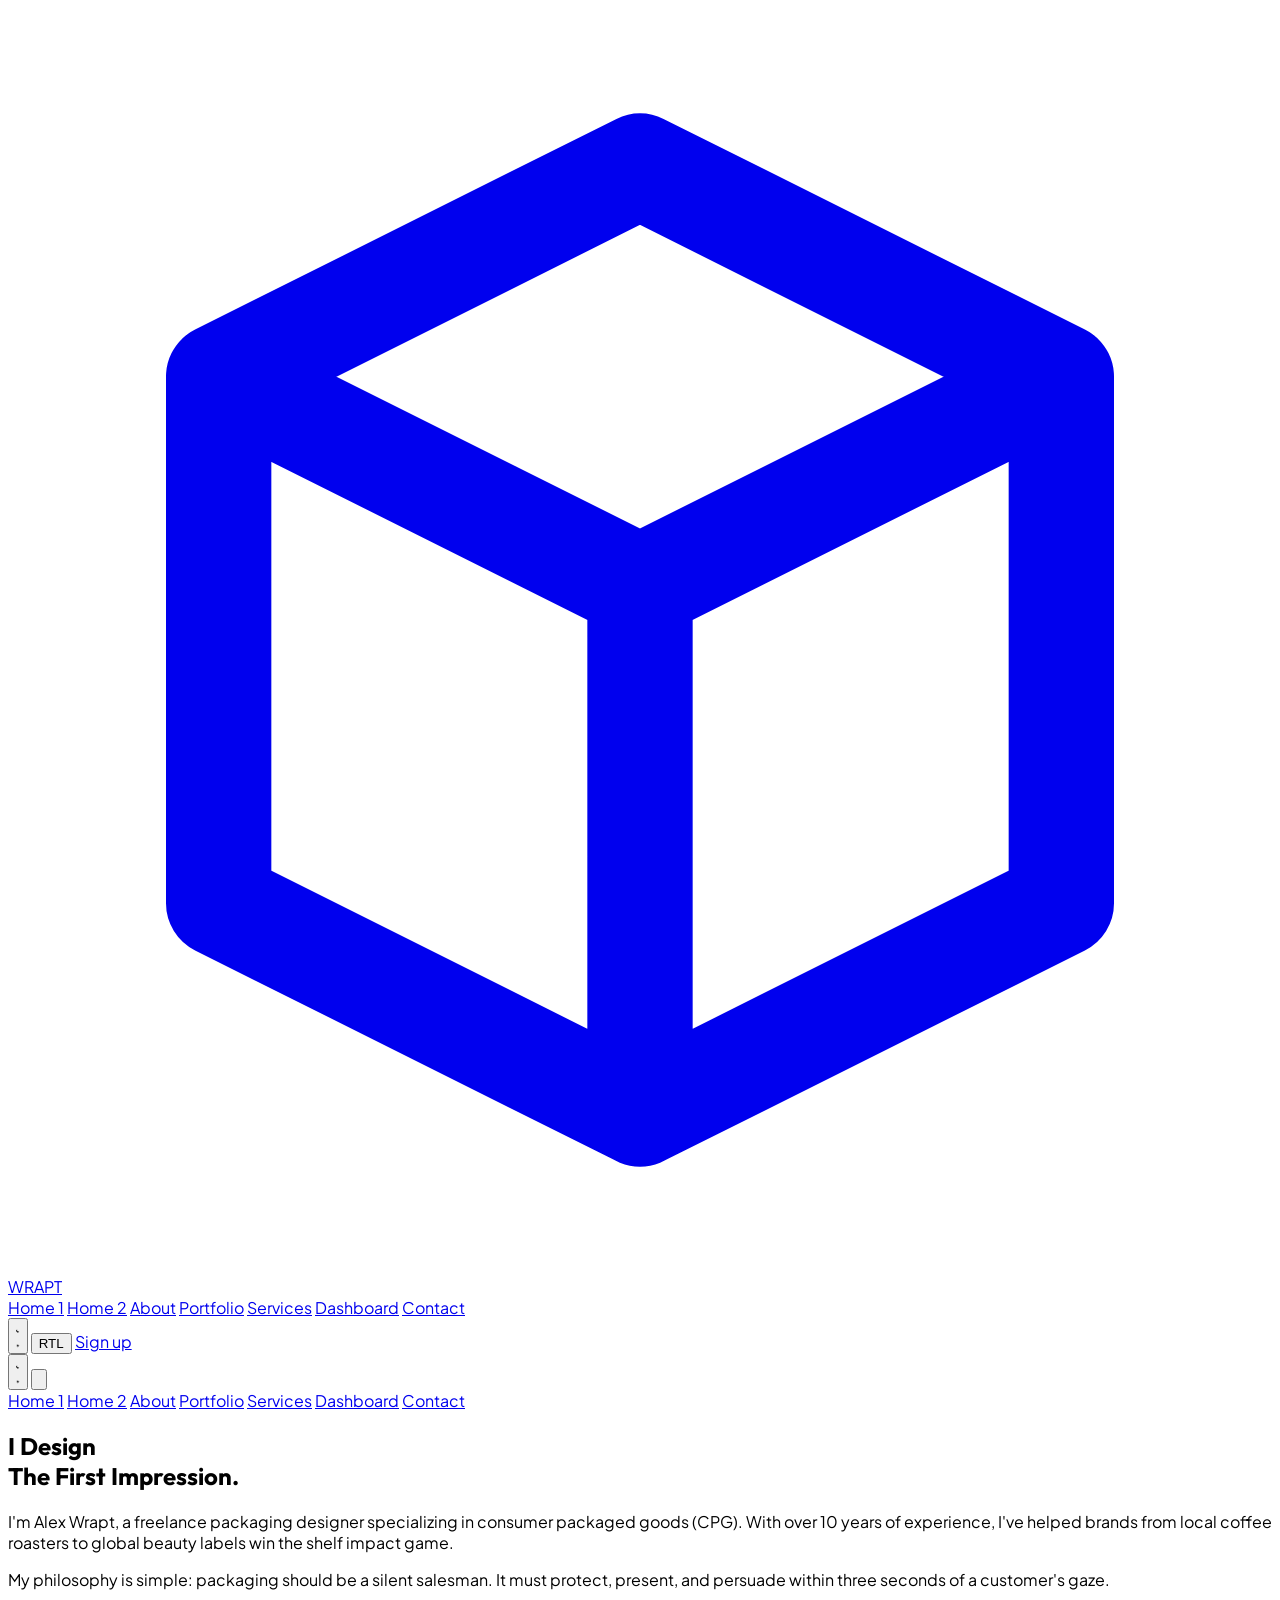
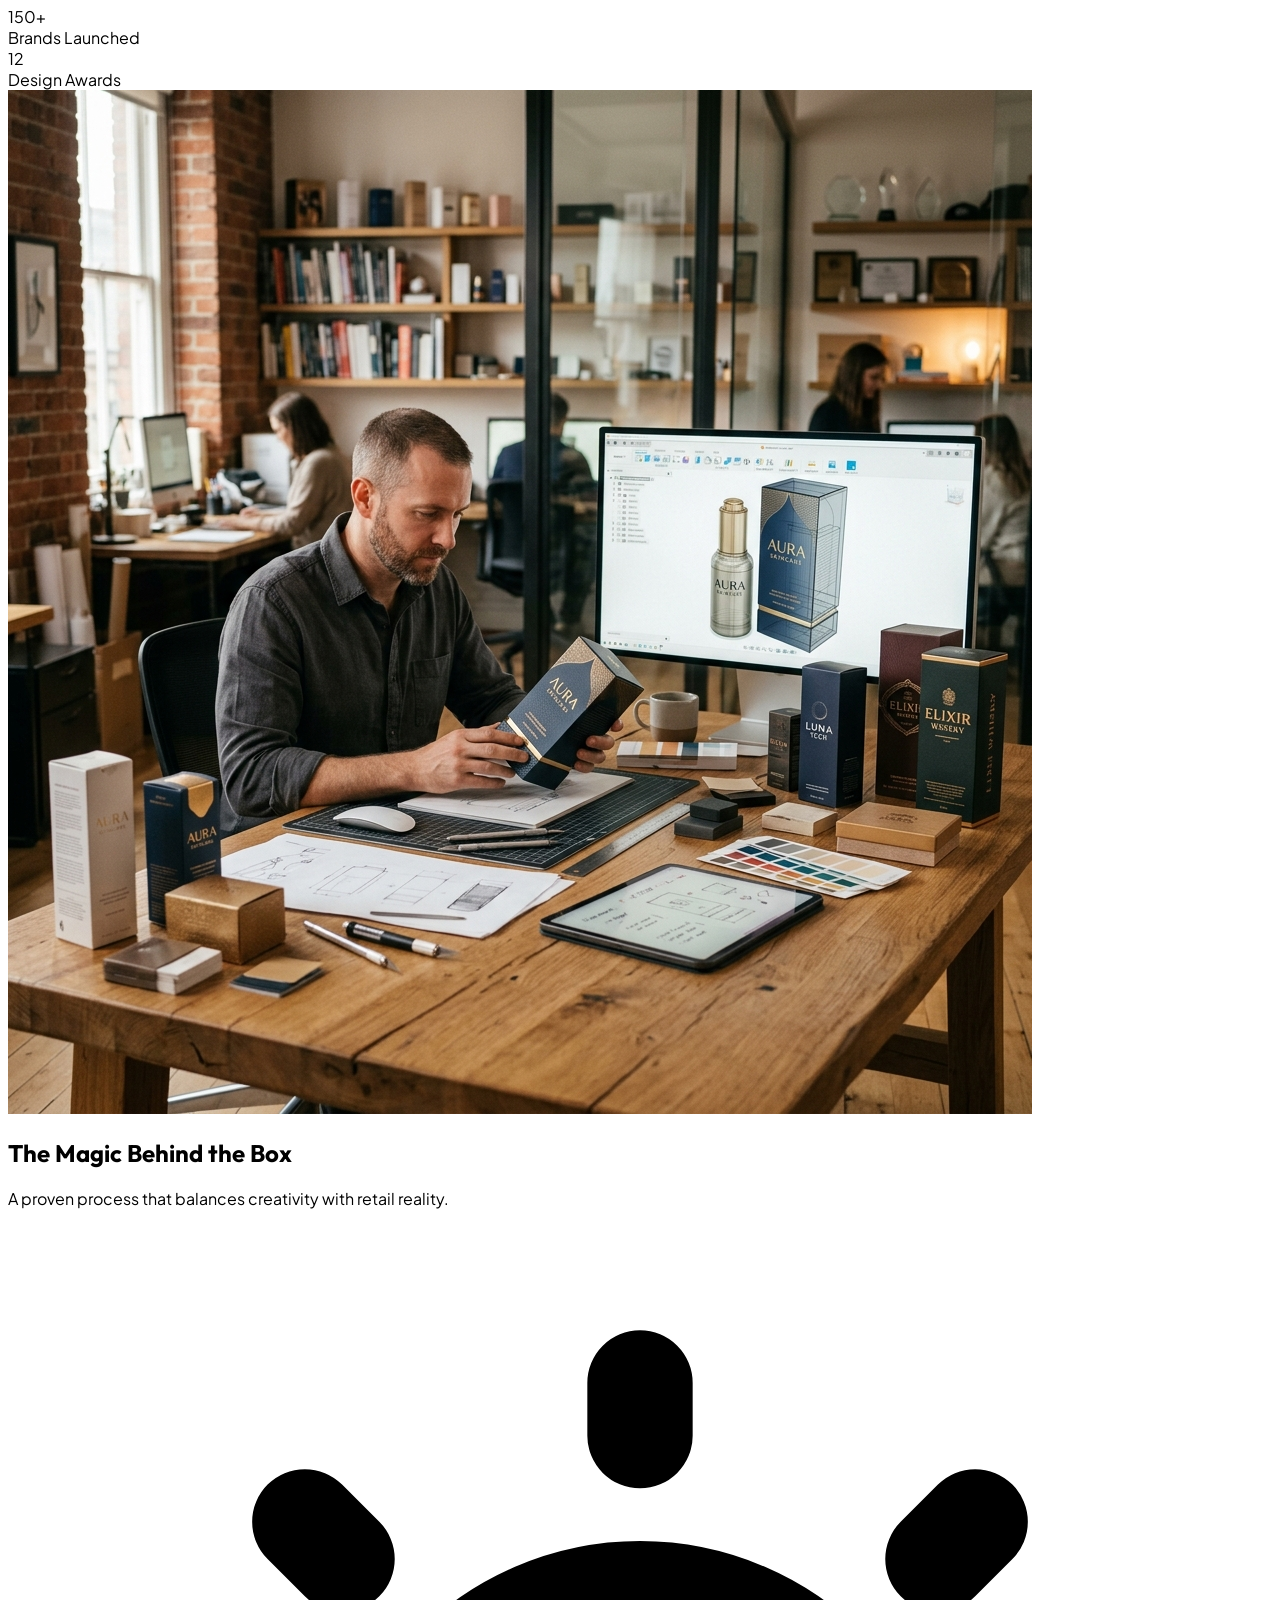
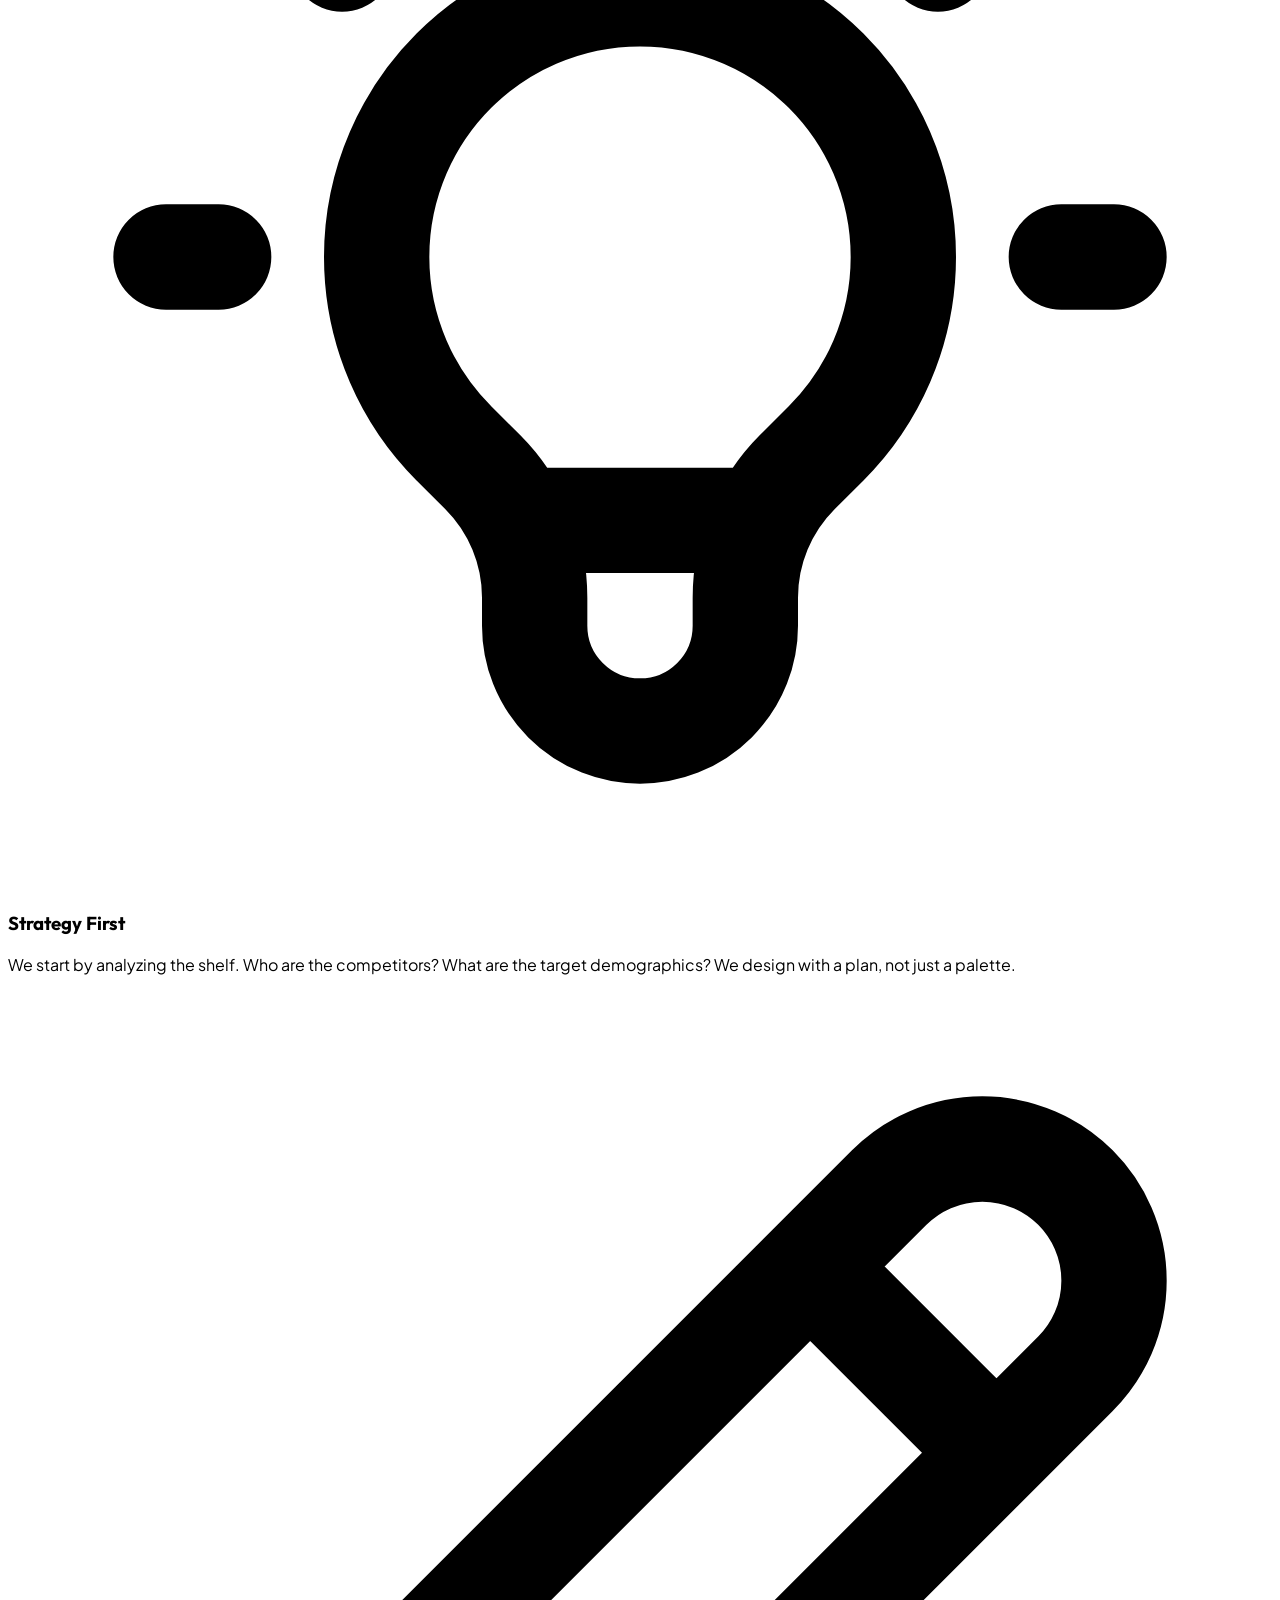
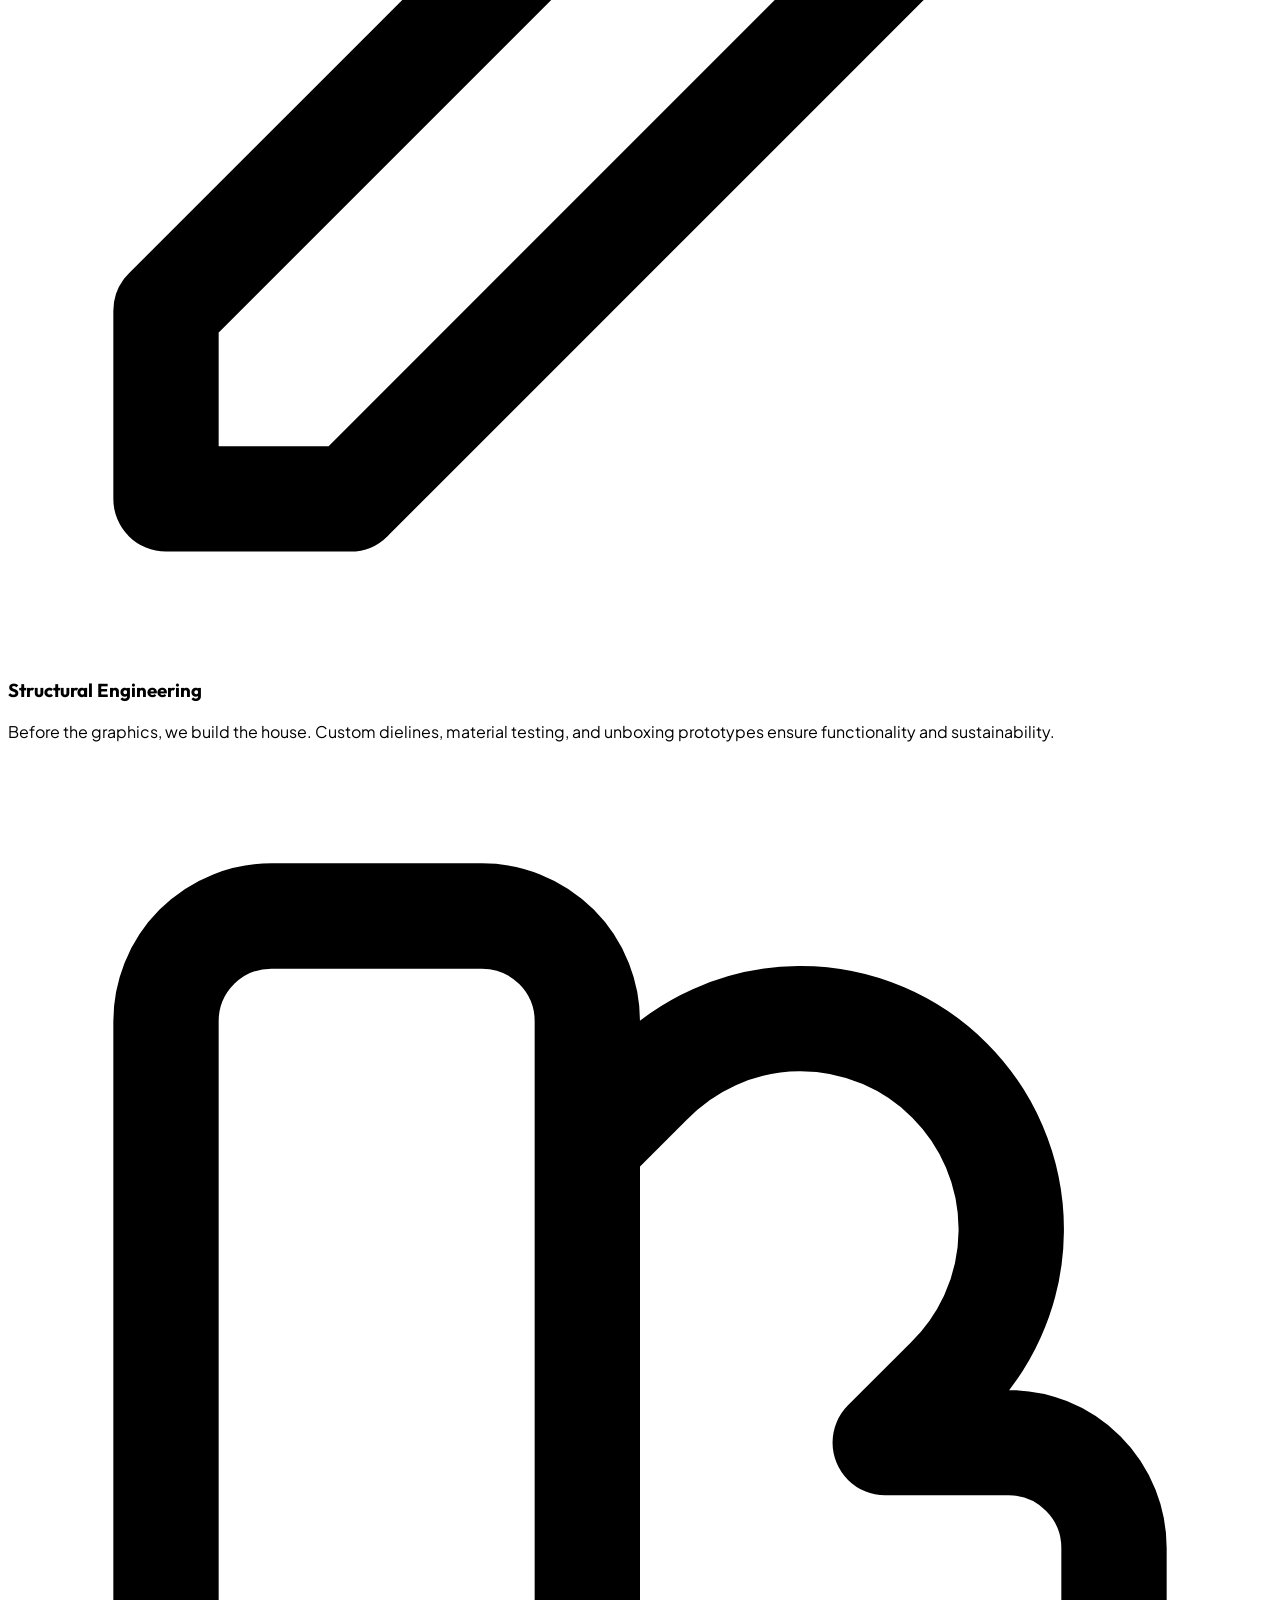
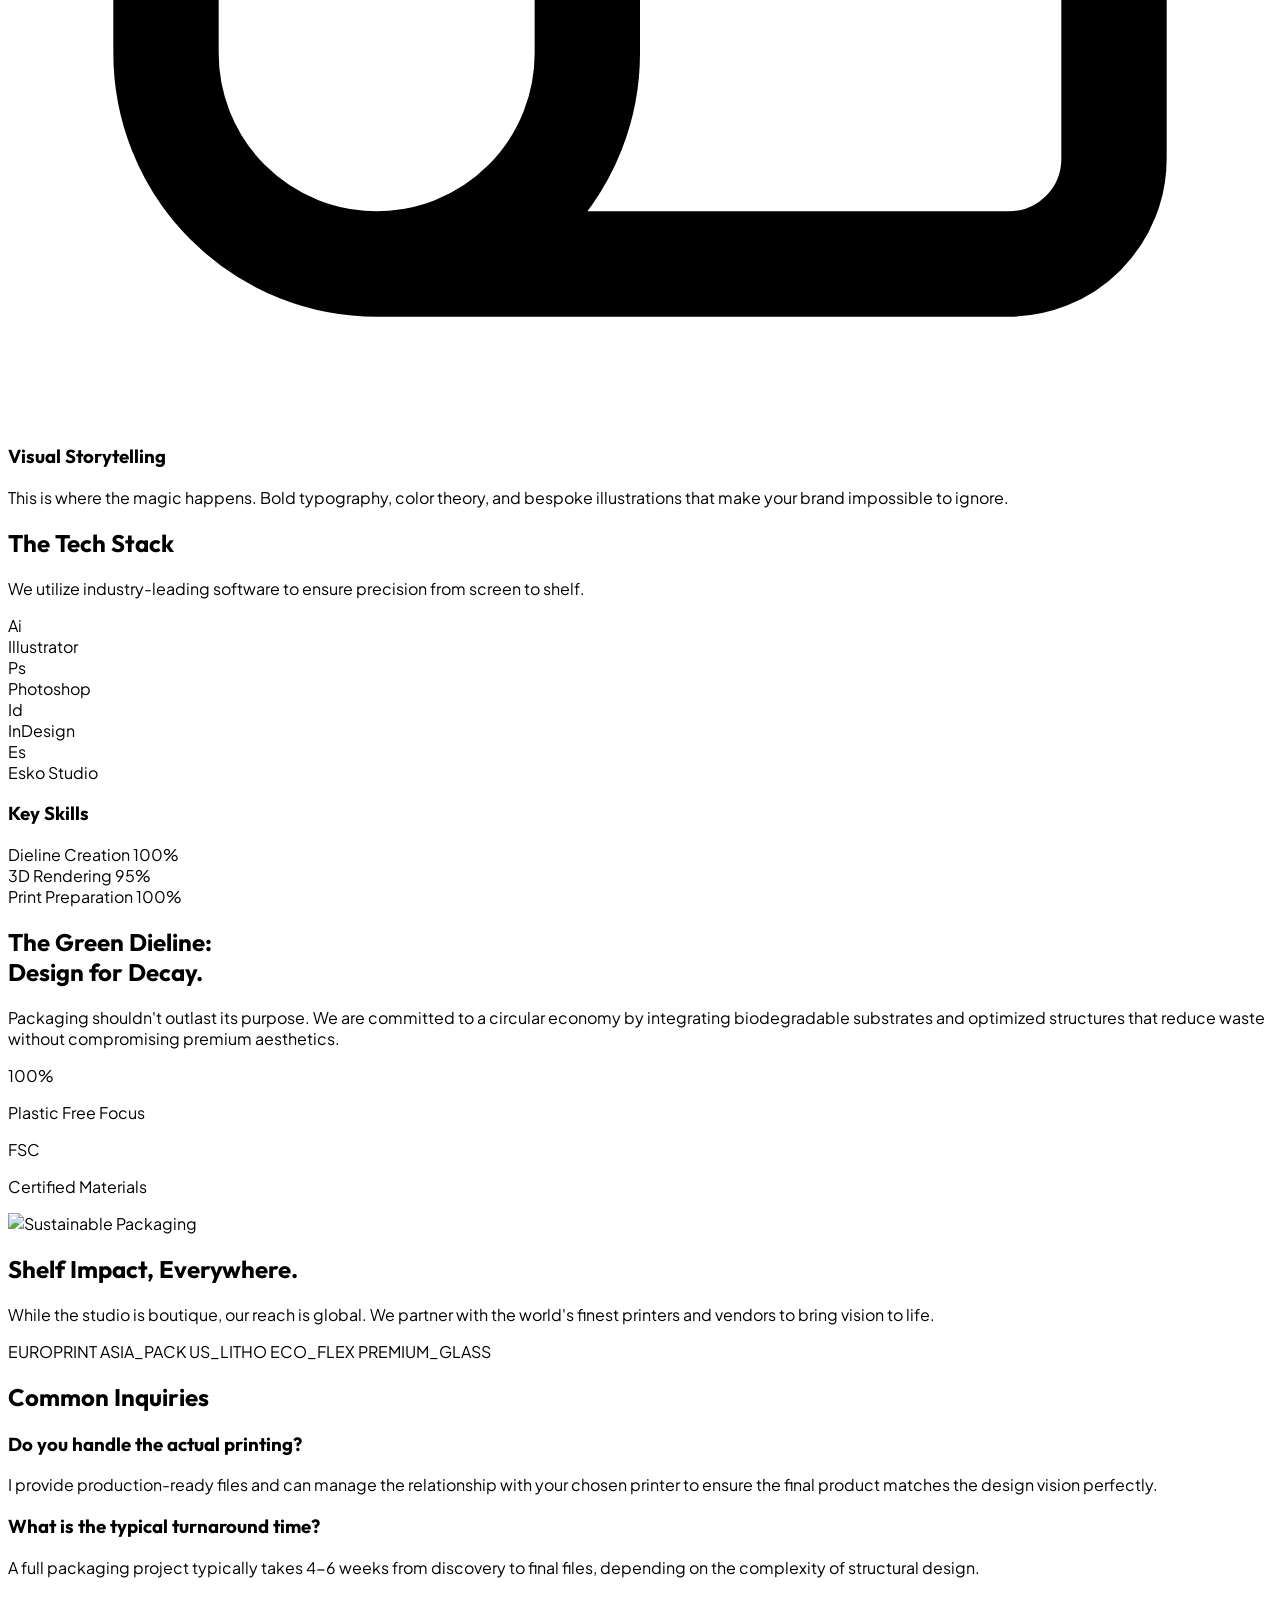
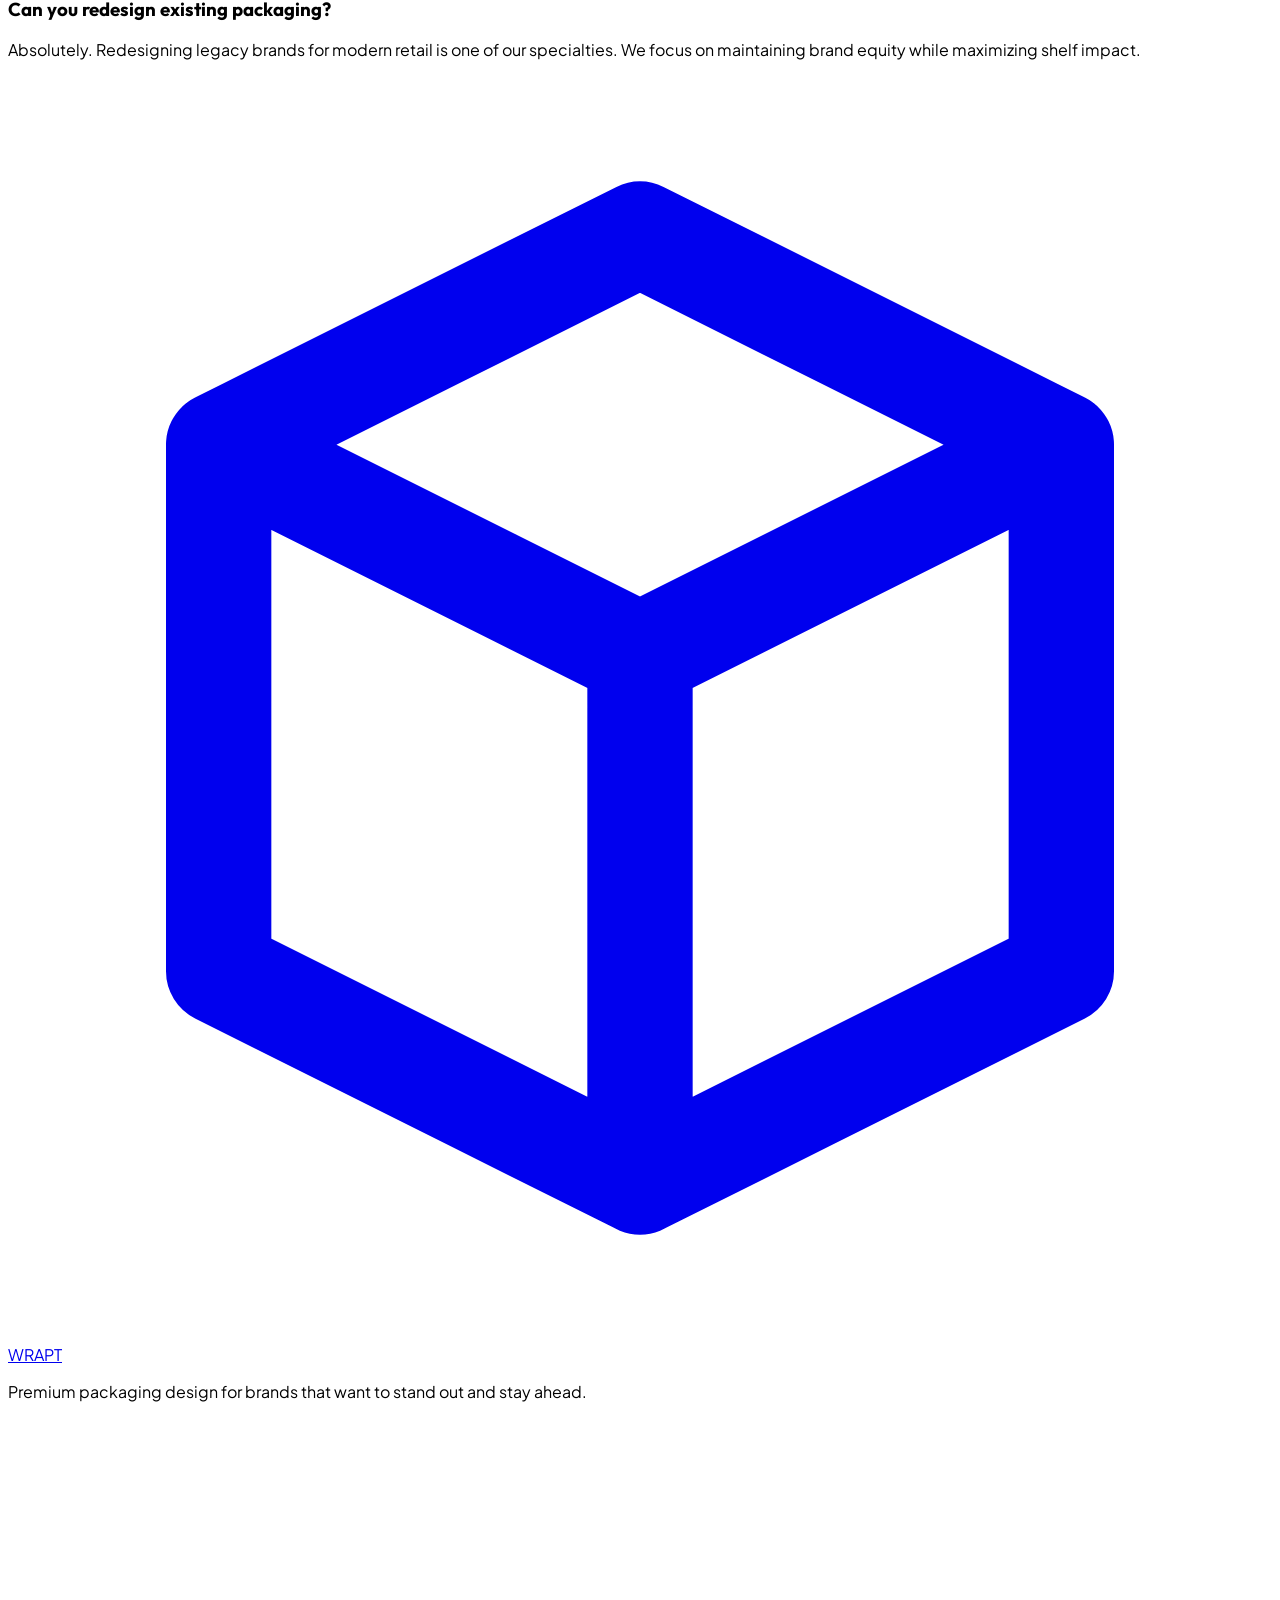
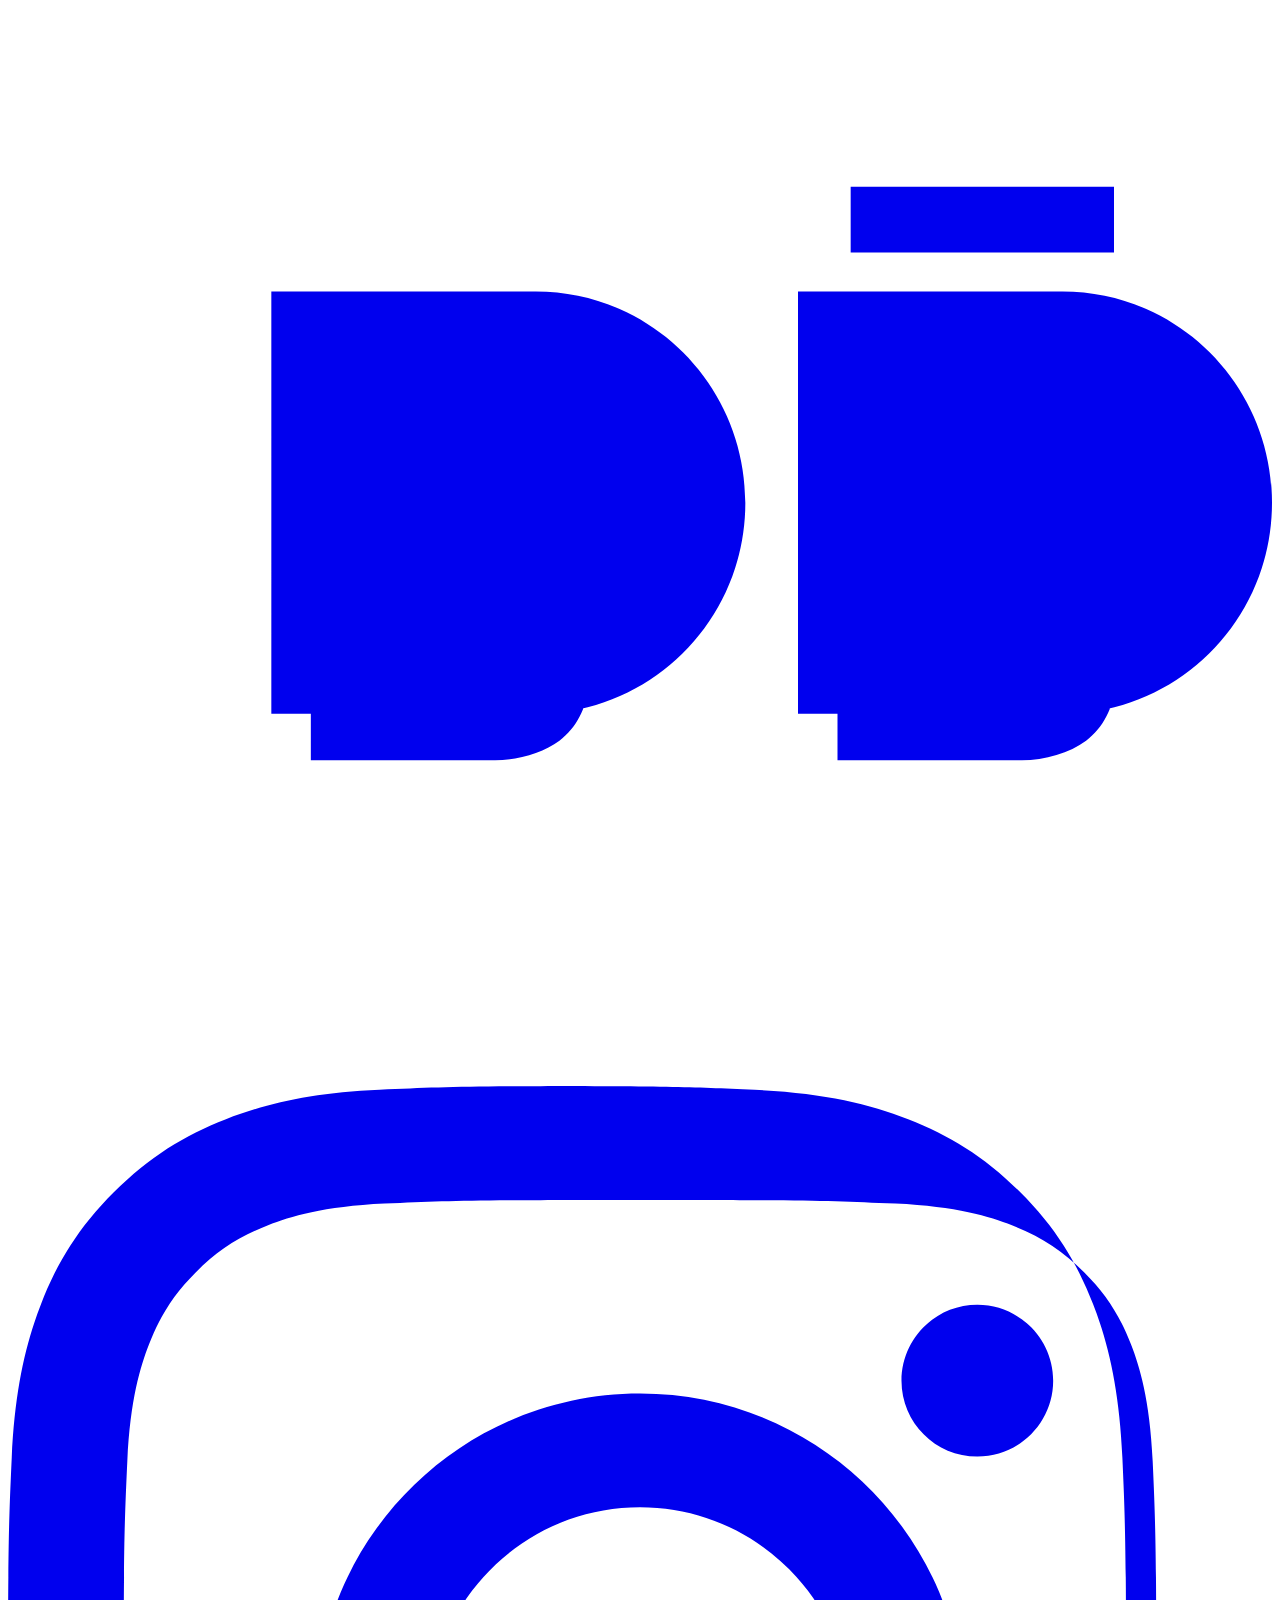
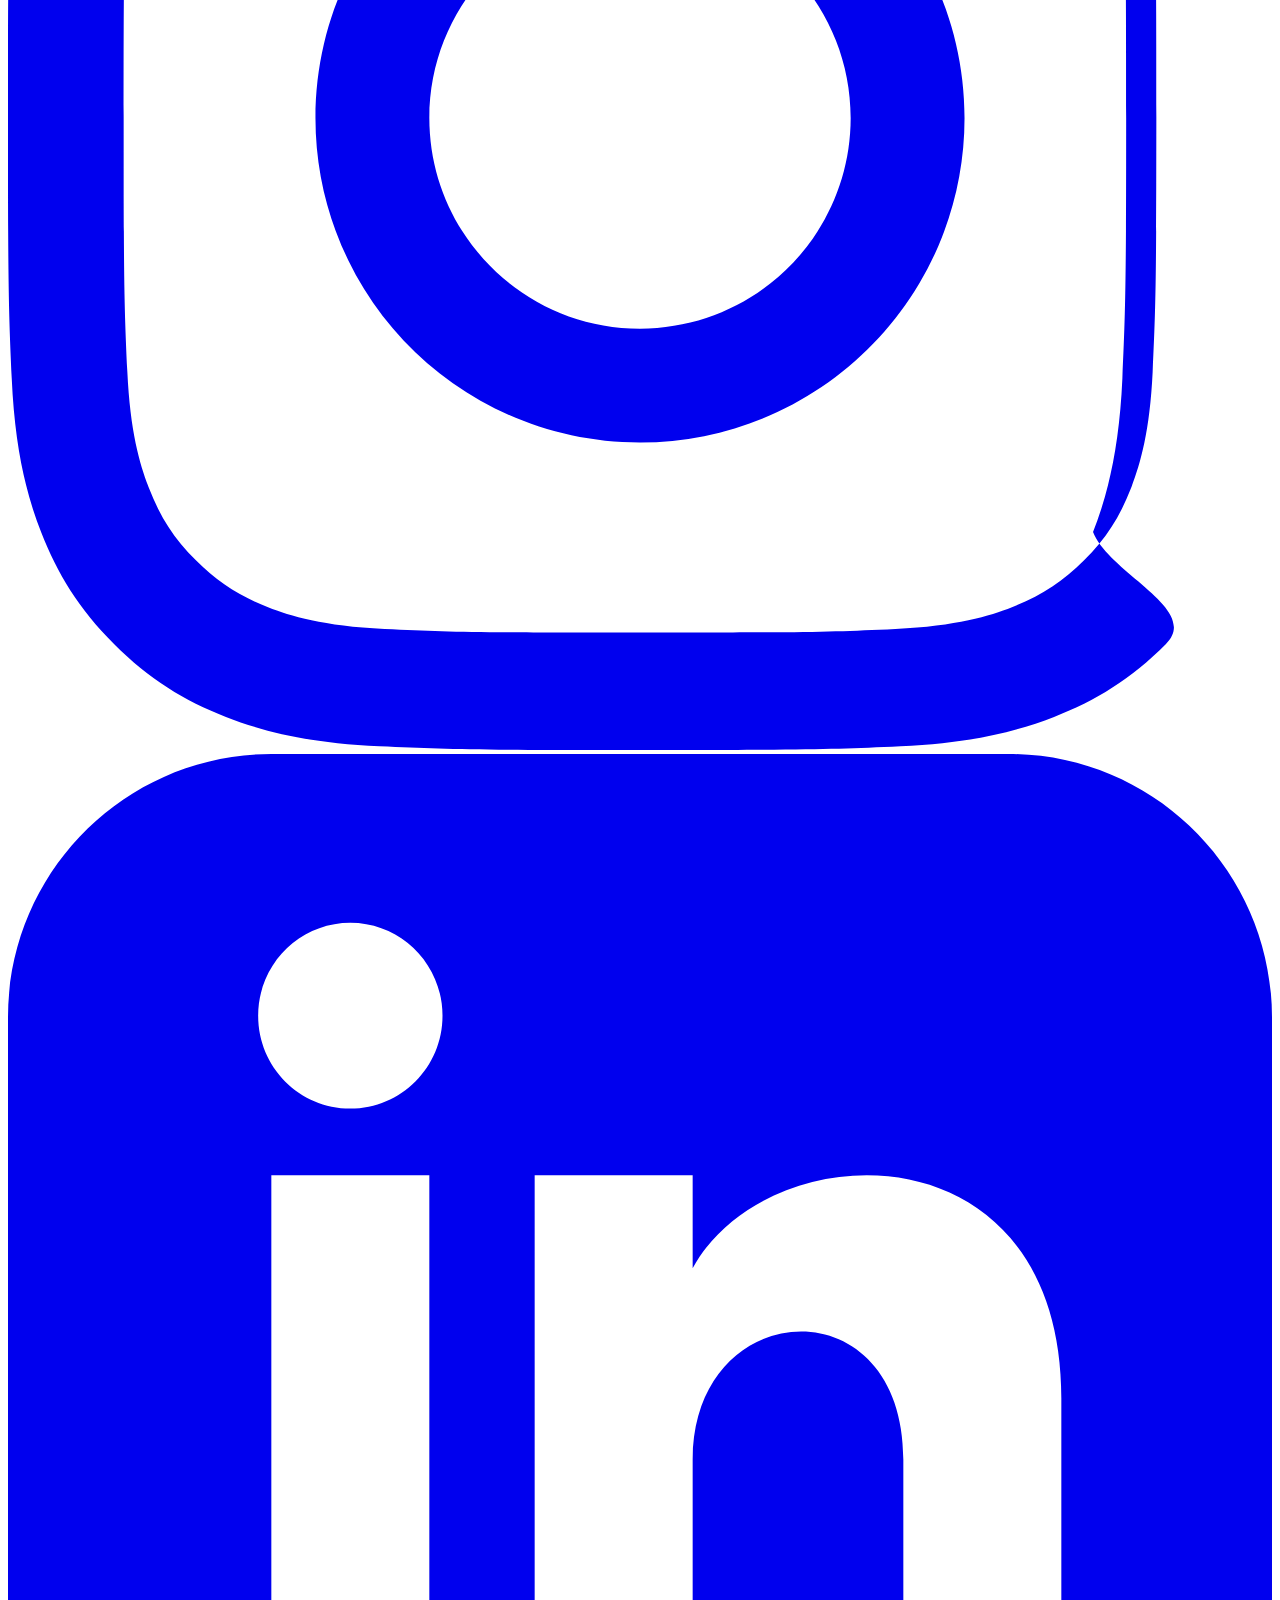
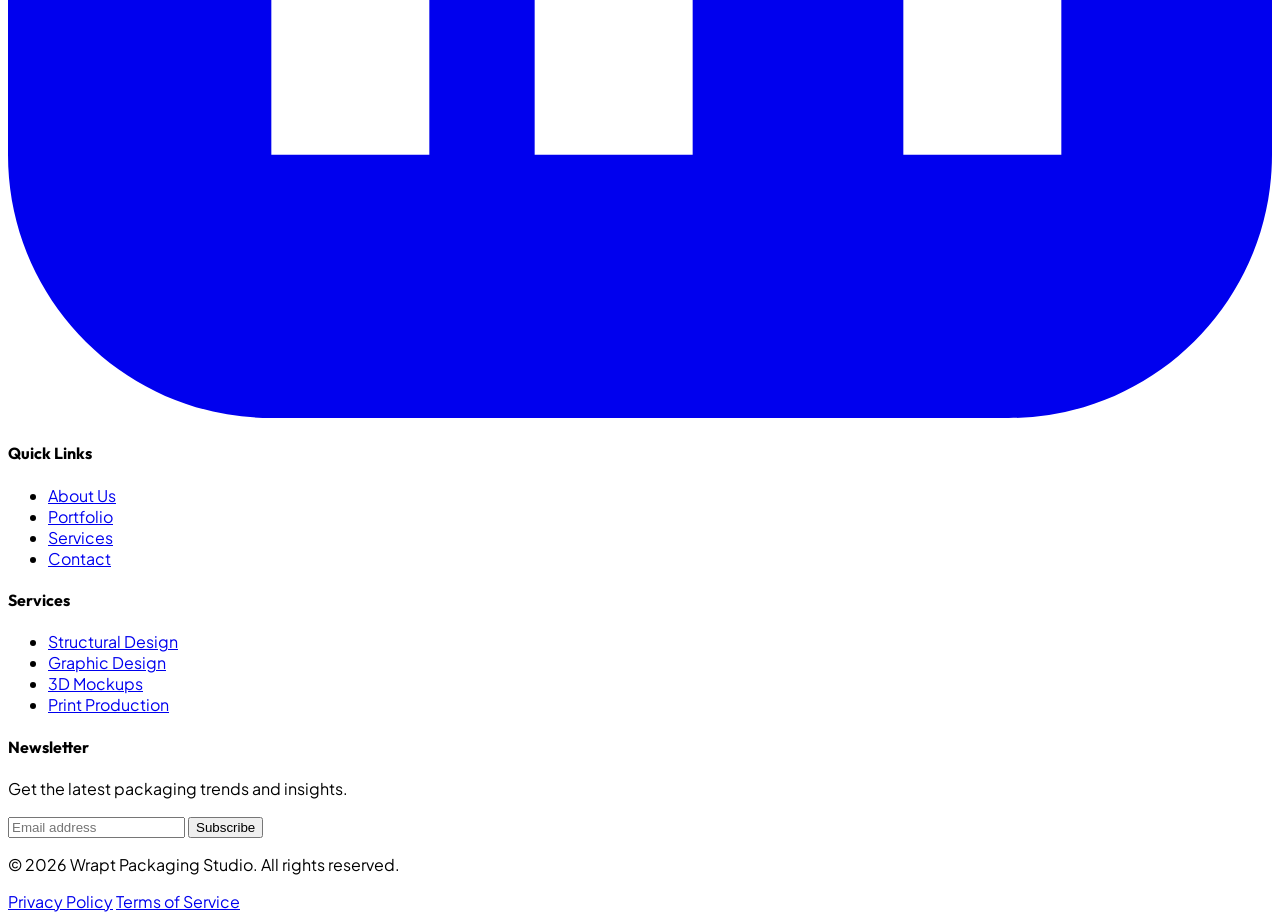
==== commit ce422cb9: "about" ====
--- a/about.html
+++ b/about.html
@@ -4,6 +4,7 @@
     <meta charset="UTF-8">
     <meta name="viewport" content="width=device-width, initial-scale=1.0">
     <title>About Wrapt | The Packaging Designer</title>
+    <link rel="icon" type="image/png" href="favicon.png">
     <script src="https://cdn.tailwindcss.com"></script>
     <link rel="stylesheet" href="css/style.css">
     <script>
@@ -286,7 +287,7 @@
     </section>
 
     <!-- Footer -->
-    <footer class="bg-slate-900 text-white pt-20 pb-10">
+    <footer class="bg-slate-900 dark:bg-black text-white pt-20 pb-10">
         <div class="max-w-7xl mx-auto px-4 sm:px-6 lg:px-8">
             <div class="grid md:grid-cols-2 lg:grid-cols-4 gap-12 mb-16">
                 <div class="col-span-1 lg:col-span-1">
@@ -301,13 +302,19 @@
                     <p class="text-slate-400 mb-6">Premium packaging design for brands that want to stand out and stay ahead.</p>
                     <div class="flex space-x-4 rtl:space-x-reverse">
                         <a href="#" class="w-10 h-10 bg-white/5 rounded-full flex items-center justify-center hover:bg-primary transition-colors">
-                            <svg class="w-5 h-5" fill="currentColor" viewBox="0 0 24 24"><path d="M22 7h-7v-2h7v2zm.5 4.5c0 1.933-1.567 3.5-3.5 3.5h-4v-10h4c1.933 0 3.5 1.567 3.5 3.5v3zm-3.5-1.5c.828 0 1.5-.672 1.5-1.5s-.672-1.5-1.5-1.5h-2v3h2zm0 4c.828 0 1.5-.672 1.5-1.5s-.672-1.5-1.5-1.5h-2v3h2zm-12.5-10c-3.59 0-6.5 2.91-6.5 6.5s2.91 6.5 6.5 6.5 6.5-2.91 6.5-6.5-2.91-6.5-6.5-6.5zm0 11c-2.485 0-4.5-2.015-4.5-4.5s2.015-4.5 4.5-4.5 4.5 2.015 4.5 4.5-2.015 4.5-4.5 4.5zm-2-6h4v1h-4v-1z"/></svg>
+                            <svg class="w-5 h-5" fill="currentColor" viewBox="0 0 24 24">
+                                <path d="M21 16.5c0 .38-.21.78-.53 1.02-.31.23-.78.37-1.22.37h-3.5v-2.78h3.5c.44 0 .91.14 1.22.37.32.24.53.64.53 1.02zm-1.22-4.38c.31.23.53.64.53 1.02s-.21.78-.53 1.02c-.31.23-.78.37-1.22.37h-3.5v-2.78h3.5c.44 0 .91.14 1.22.37zM24 13c0 2.22-1.78 4.01-3.98 4.01h-5.02V8.99h5.02c2.2 0 3.98 1.79 3.98 4.01zm-13 3.5c0 .38-.21.78-.53 1.02-.31.23-.78.37-1.22.37H5.75v-2.78h3.5c.44 0 .91.14 1.22.37.32.24.53.64.53 1.02zm-1.22-4.38c.31.23.53.64.53 1.02s-.21.78-.53 1.02c-.31.23-.78.37-1.22.37H5.75v-2.78h3.5c.44 0 .91.14 1.22.37zM14 13c0 2.22-1.78 4.01-3.98 4.01H5V8.99h5.02c2.2 0 3.98 1.79 3.98 4.01zM21 7h-5v1.25h5V7z" />
+                            </svg>
                         </a>
                         <a href="#" class="w-10 h-10 bg-white/5 rounded-full flex items-center justify-center hover:bg-primary transition-colors">
-                            <svg class="w-5 h-5" fill="currentColor" viewBox="0 0 24 24"><path d="M12 2.163c3.204 0 3.584.012 4.85.07 1.166.054 1.791.248 2.212.412.557.216.953.473 1.37.89.417.417.674.814.89 1.37.164.421.358 1.046.412 2.212.058 1.266.07 1.646.07 4.85s-.012 3.584-.07 4.85c-.054 1.166-.248 1.791-.412 2.212-.216.557-.473.953-.89 1.37-.417.417-.814.674-1.37.89-.421.164-1.046.358-2.212.412-1.266.058-1.646.07-4.85.07s-3.584-.012-4.85-.07c-1.166-.054-1.791-.248-2.212-.412-.557-.216-.953-.473-1.37-.89-.417-.417-.674-.814-.89-1.37-.164-.421-.358-1.046-.412-2.212-.058-1.266-.07-1.646-.07-4.85s.012-3.584.07-4.85c.054-1.166.248-1.791.412-2.212.216-.557.473-.953.89-1.37.417-.417.814-.674 1.37-.89.421-.164 1.046-.358 2.212-.412 1.266-.058 1.646-.07 4.85-.07zm0-2.163c-3.259 0-3.667.014-4.947.072-1.277.057-2.151.26-2.915.557-.79.307-1.459.718-2.125 1.385-.667.666-1.078 1.335-1.385 2.125-.297.764-.5 1.638-.557 2.915-.058 1.28-.072 1.688-.072 4.947s.014 3.667.072 4.947c.057 1.277.26 2.151.557 2.915.307.79.718 1.459 1.385 2.125.666.667 1.335 1.078 2.125 1.385.764.297 1.638.5 2.915.557 1.28.058 1.688.072 4.947.072s3.667-.014 4.947-.072c1.277-.057 2.151-.26 2.915-.557.79-.307 1.459-.718 2.125-1.385.667-.666-1.078-1.335-1.385-2.125.297-.764.5-1.638.557-2.915.058-1.28.072-1.688.072-4.947s-.014-3.667-.072-4.947c-.057-1.277-.26-2.151-.557-2.915-.307-.79-.718-1.459-1.385-2.125-.666-.667-1.335-1.078-2.125-1.385-.764-.297-1.638-.5-2.915-.557-1.28-.058-1.688-.072-4.947-.072z"/></svg>
+                            <svg class="w-5 h-5" fill="currentColor" viewBox="0 0 24 24">
+                                <path d="M12 2.163c3.204 0 3.584.012 4.85.07 1.166.054 1.791.248 2.212.412.557.216.953.473 1.37.89.417.417.674.814.89 1.37.164.421.358 1.046.412 2.212.058 1.266.07 1.646.07 4.85s-.012 3.584-.07 4.85c-.054 1.166-.248 1.791-.412 2.212-.216.557-.473.953-.89 1.37-.417.417-.814.674-1.37.89-.421.164-1.046.358-2.212.412-1.266.058-1.646.07-4.85.07s-3.584-.012-4.85-.07c-1.166-.054-1.791-.248-2.212-.412-.557-.216-.953-.473-1.37-.89-.417-.417-.674-.814-.89-1.37-.164-.421-.358-1.046-.412-2.212-.058-1.266-.07-1.646-.07-4.85s.012-3.584.07-4.85c.054-1.166.248-1.791.412-2.212.216-.557.473-.953.89-1.37.417-.417.814-.674 1.37-.89.421-.164 1.046-.358 2.212-.412 1.266-.058 1.646-.07 4.85-.07zm0-2.163c-3.259 0-3.667.014-4.947.072-1.277.057-2.151.26-2.915.557-.79.307-1.459.718-2.125 1.385-.667.666-1.078 1.335-1.385 2.125-.297.764-.5 1.638-.557 2.915-.058 1.28-.072 1.688-.072 4.947s.014 3.667.072 4.947c.057 1.277.26 2.151.557 2.915.307.79.718 1.459 1.385 2.125.666.667 1.335 1.078 2.125 1.385.764.297 1.638.5 2.915.557 1.28.058 1.688.072 4.947.072s3.667-.014 4.947-.072c1.277-.057 2.151-.26 2.915-.557.79-.307 1.459-.718 2.125-1.385.667-.666-1.078-1.335-1.385-2.125.297-.764.5-1.638.557-2.915.058-1.28.072-1.688.072-4.947s-.014-3.667-.072-4.947c-.057-1.277-.26-2.151-.557-2.915-.307-.79-.718-1.459-1.385-2.125-.666-.667-1.335-1.078-2.125-1.385-.764-.297-1.638-.5-2.915-.557-1.28-.058-1.688-.072-4.947-.072zm0 5.838c-3.403 0-6.162 2.759-6.162 6.162s2.759 6.163 6.162 6.163 6.162-2.759 6.162-6.163c0-3.403-2.759-6.162-6.162-6.162zm0 10.162c-2.209 0-4-1.791-4-4s1.791-4 4-4 4 1.791 4 4-1.791 4-4 4zm6.406-11.845c-.796 0-1.441.645-1.441 1.44s.645 1.44 1.441 1.44c.795 0 1.439-.645 1.439-1.44s-.644-1.44-1.439-1.44z" />
+                            </svg>
                         </a>
                         <a href="#" class="w-10 h-10 bg-white/5 rounded-full flex items-center justify-center hover:bg-primary transition-colors">
-                            <svg class="w-5 h-5" fill="currentColor" viewBox="0 0 24 24"><path d="M19 0h-14c-2.761 0-5 2.239-5 5v14c0 2.761 2.239 5 5 5h14c2.761 0 5-2.239 5-5v-14c0-2.761-2.239-5-5-5zm-11 19h-3v-11h3v11zm-1.5-12.268c-.966 0-1.75-.79-1.75-1.764s.784-1.764 1.75-1.764 1.75.79 1.75 1.764-.783 1.764-1.75 1.764zm13.5 12.268h-3v-5.604c0-3.368-4-3.113-4 0v5.604h-3v-11h3v1.765c1.396-2.586 7-2.777 7 2.476v6.759z"/></svg>
+                            <svg class="w-5 h-5" fill="currentColor" viewBox="0 0 24 24">
+                                <path d="M19 0h-14c-2.761 0-5 2.239-5 5v14c0 2.761 2.239 5 5 5h14c2.761 0 5-2.239 5-5v-14c0-2.761-2.239-5-5-5zm-11 19h-3v-11h3v11zm-1.5-12.268c-.966 0-1.75-.79-1.75-1.764s.784-1.764 1.75-1.764 1.75.79 1.75 1.764-.783 1.764-1.75 1.764zm13.5 12.268h-3v-5.604c0-3.368-4-3.113-4 0v5.604h-3v-11h3v1.765c1.396-2.586 7-2.777 7 2.476v6.759z" />
+                            </svg>
                         </a>
                     </div>
                 </div>
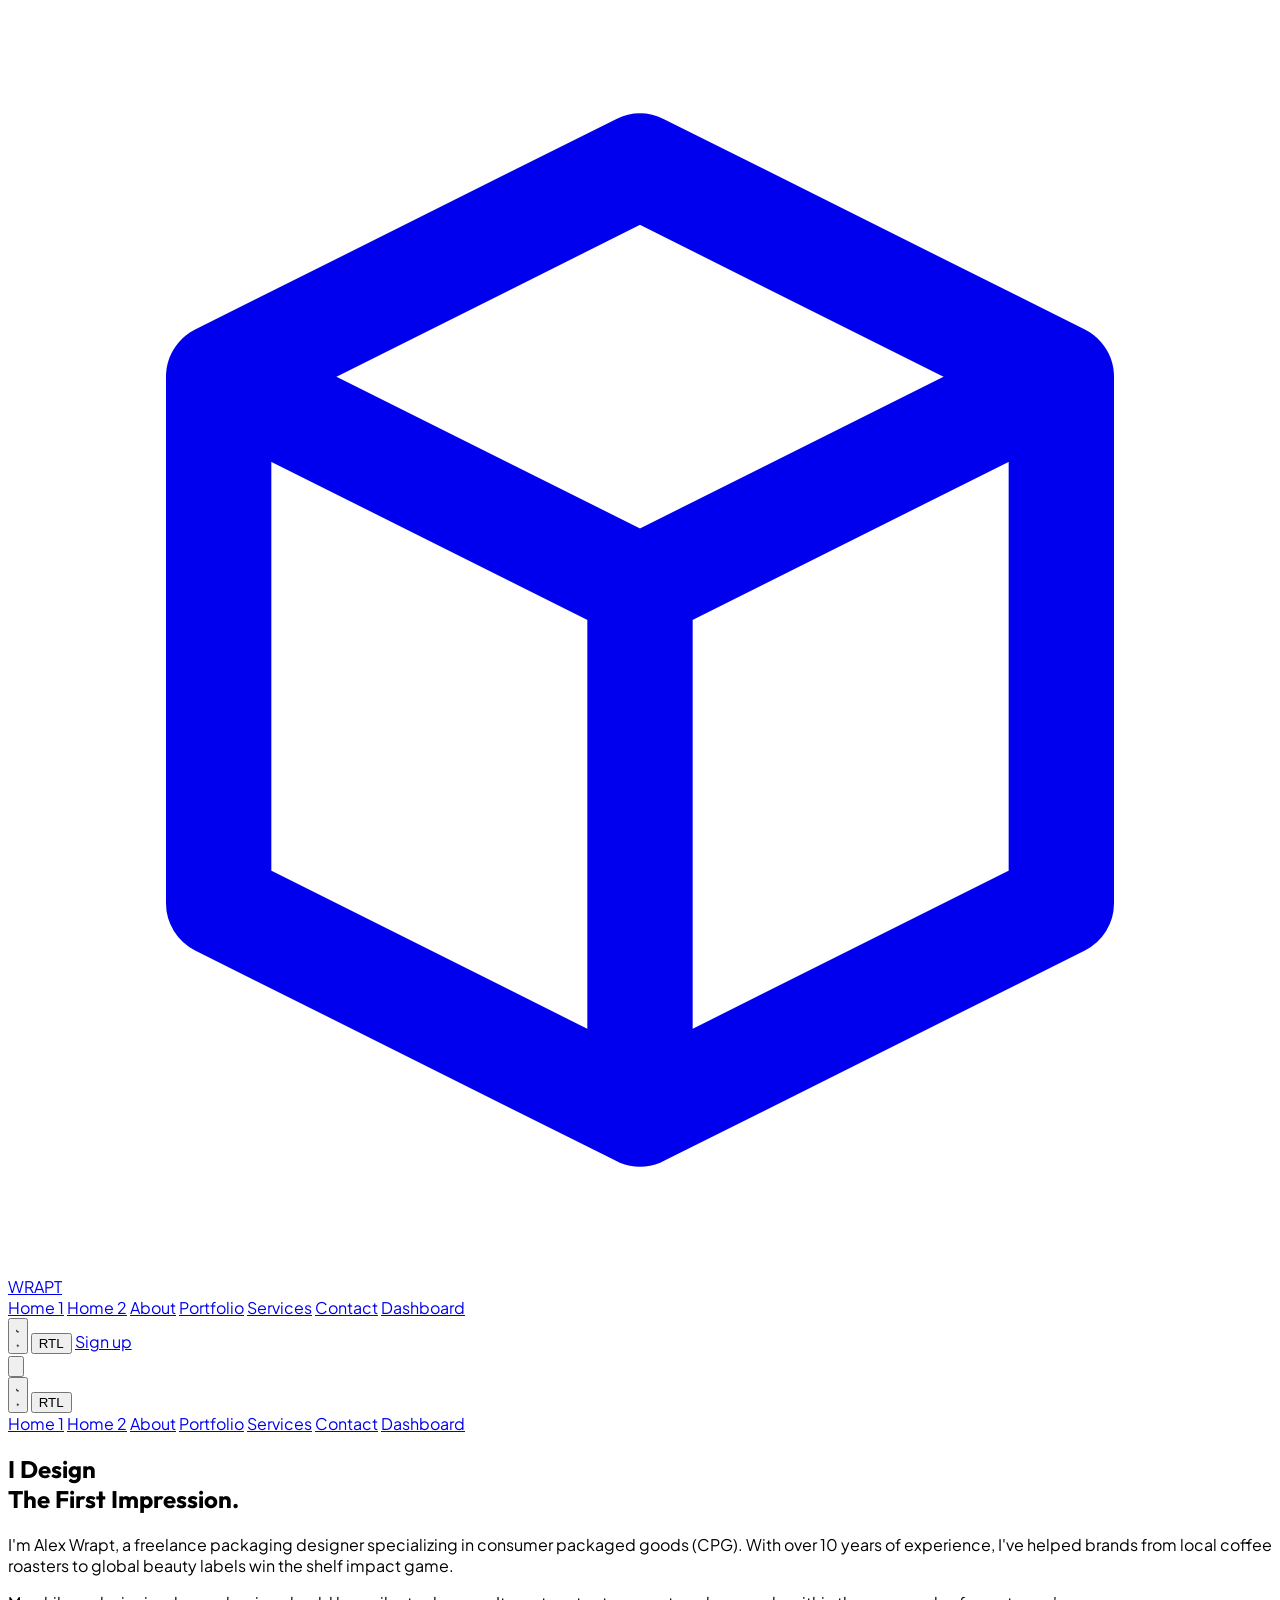
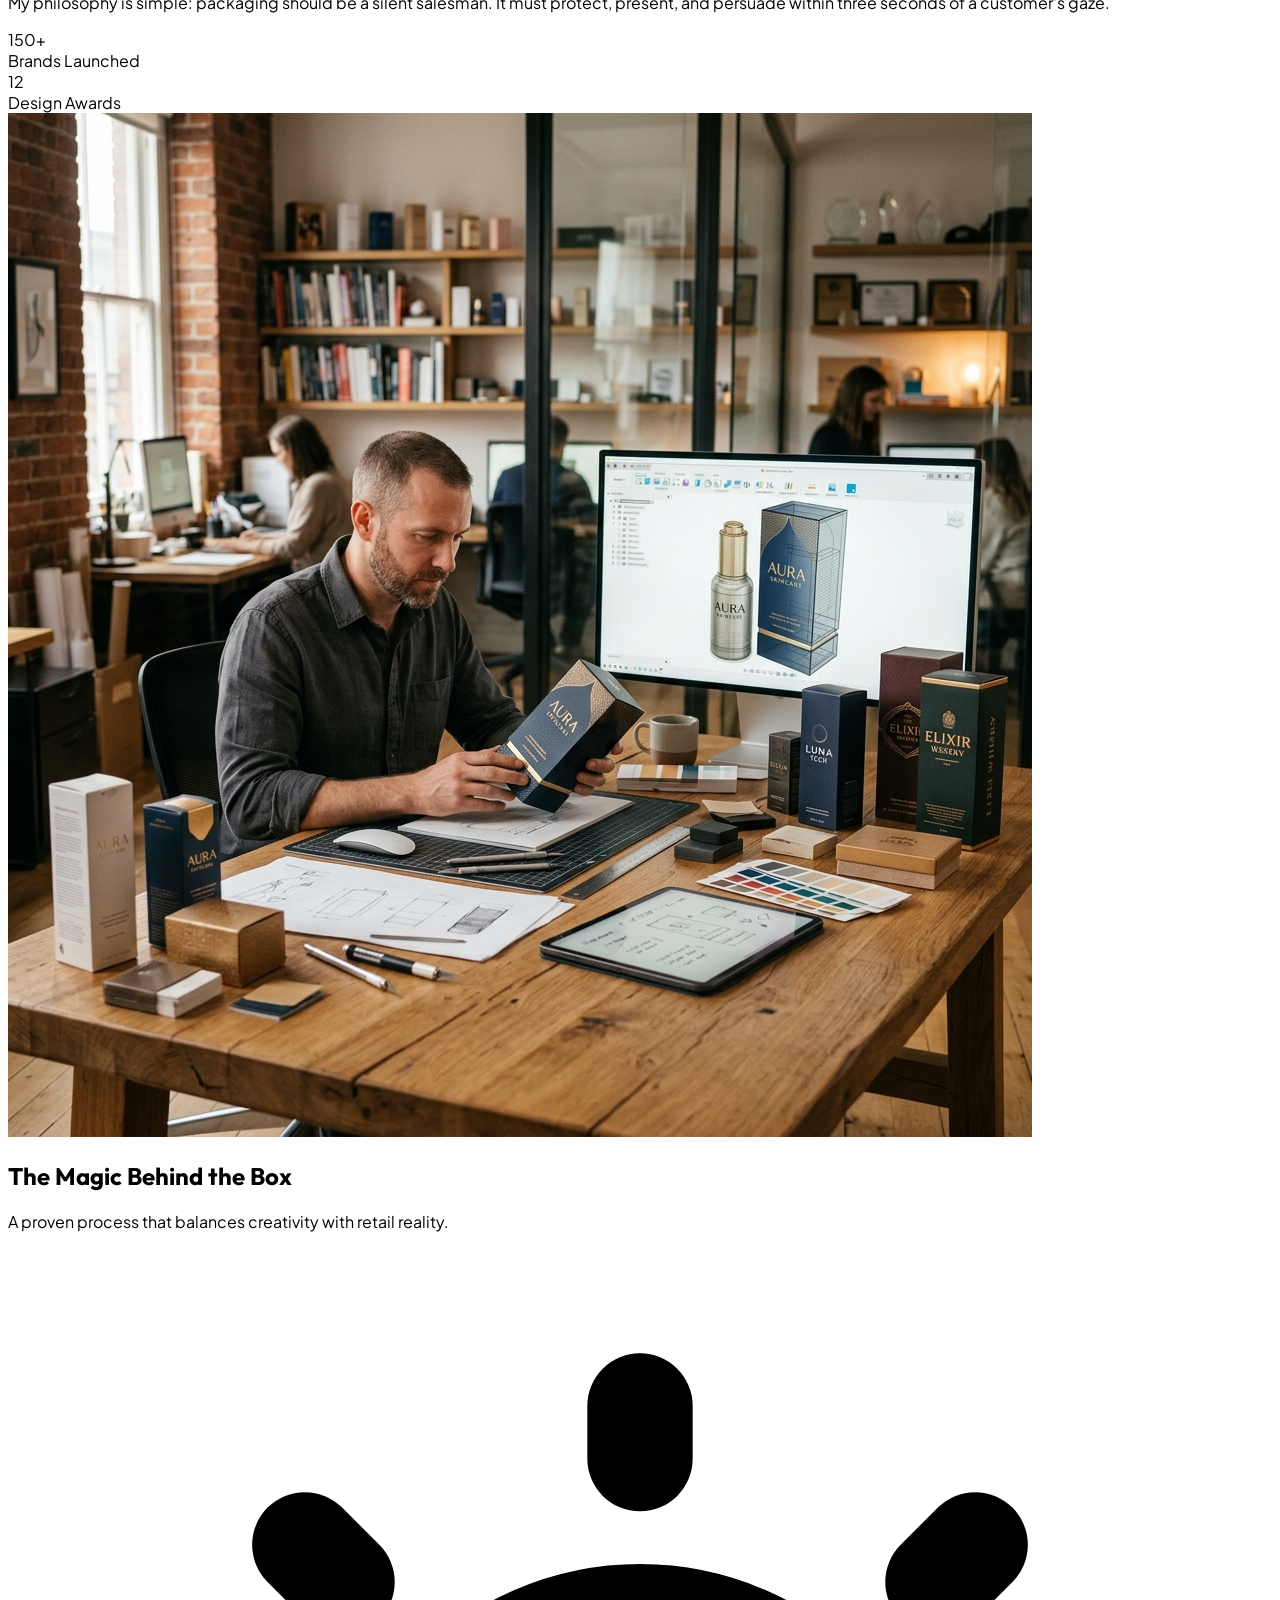
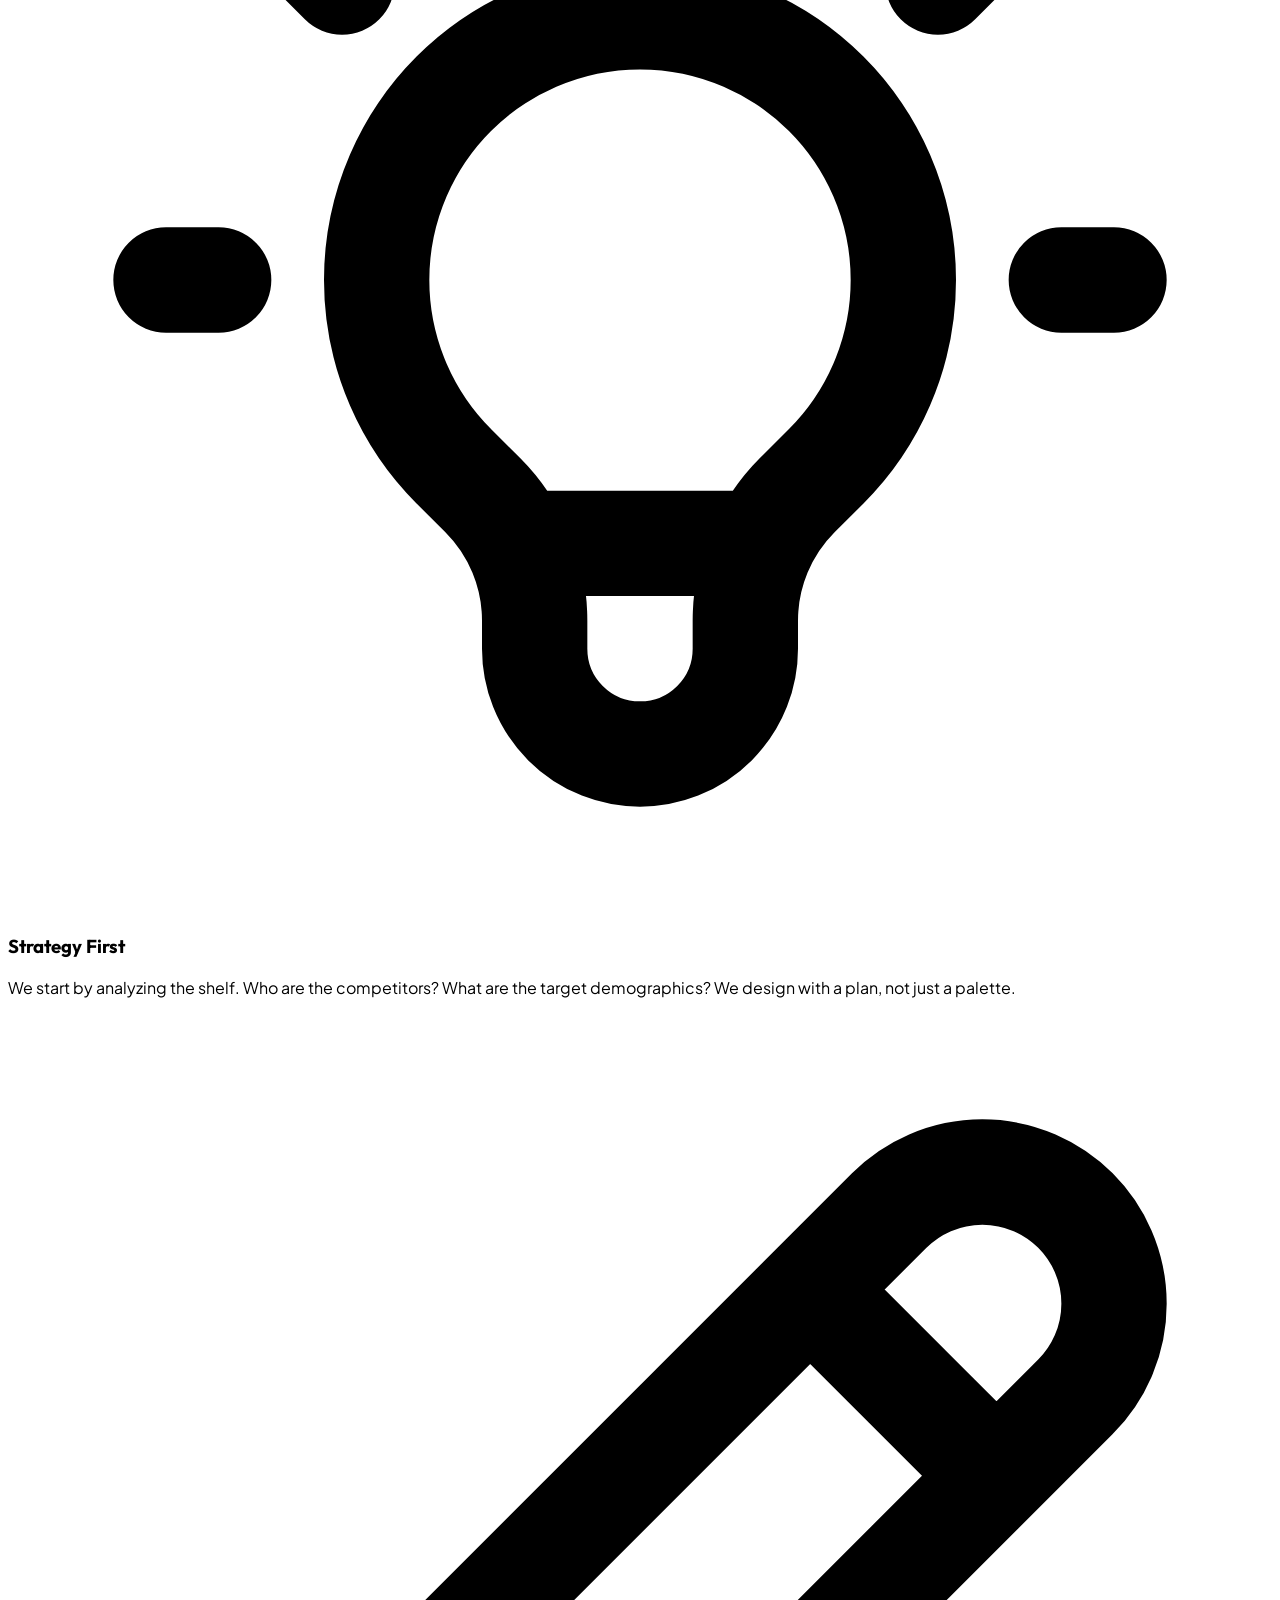
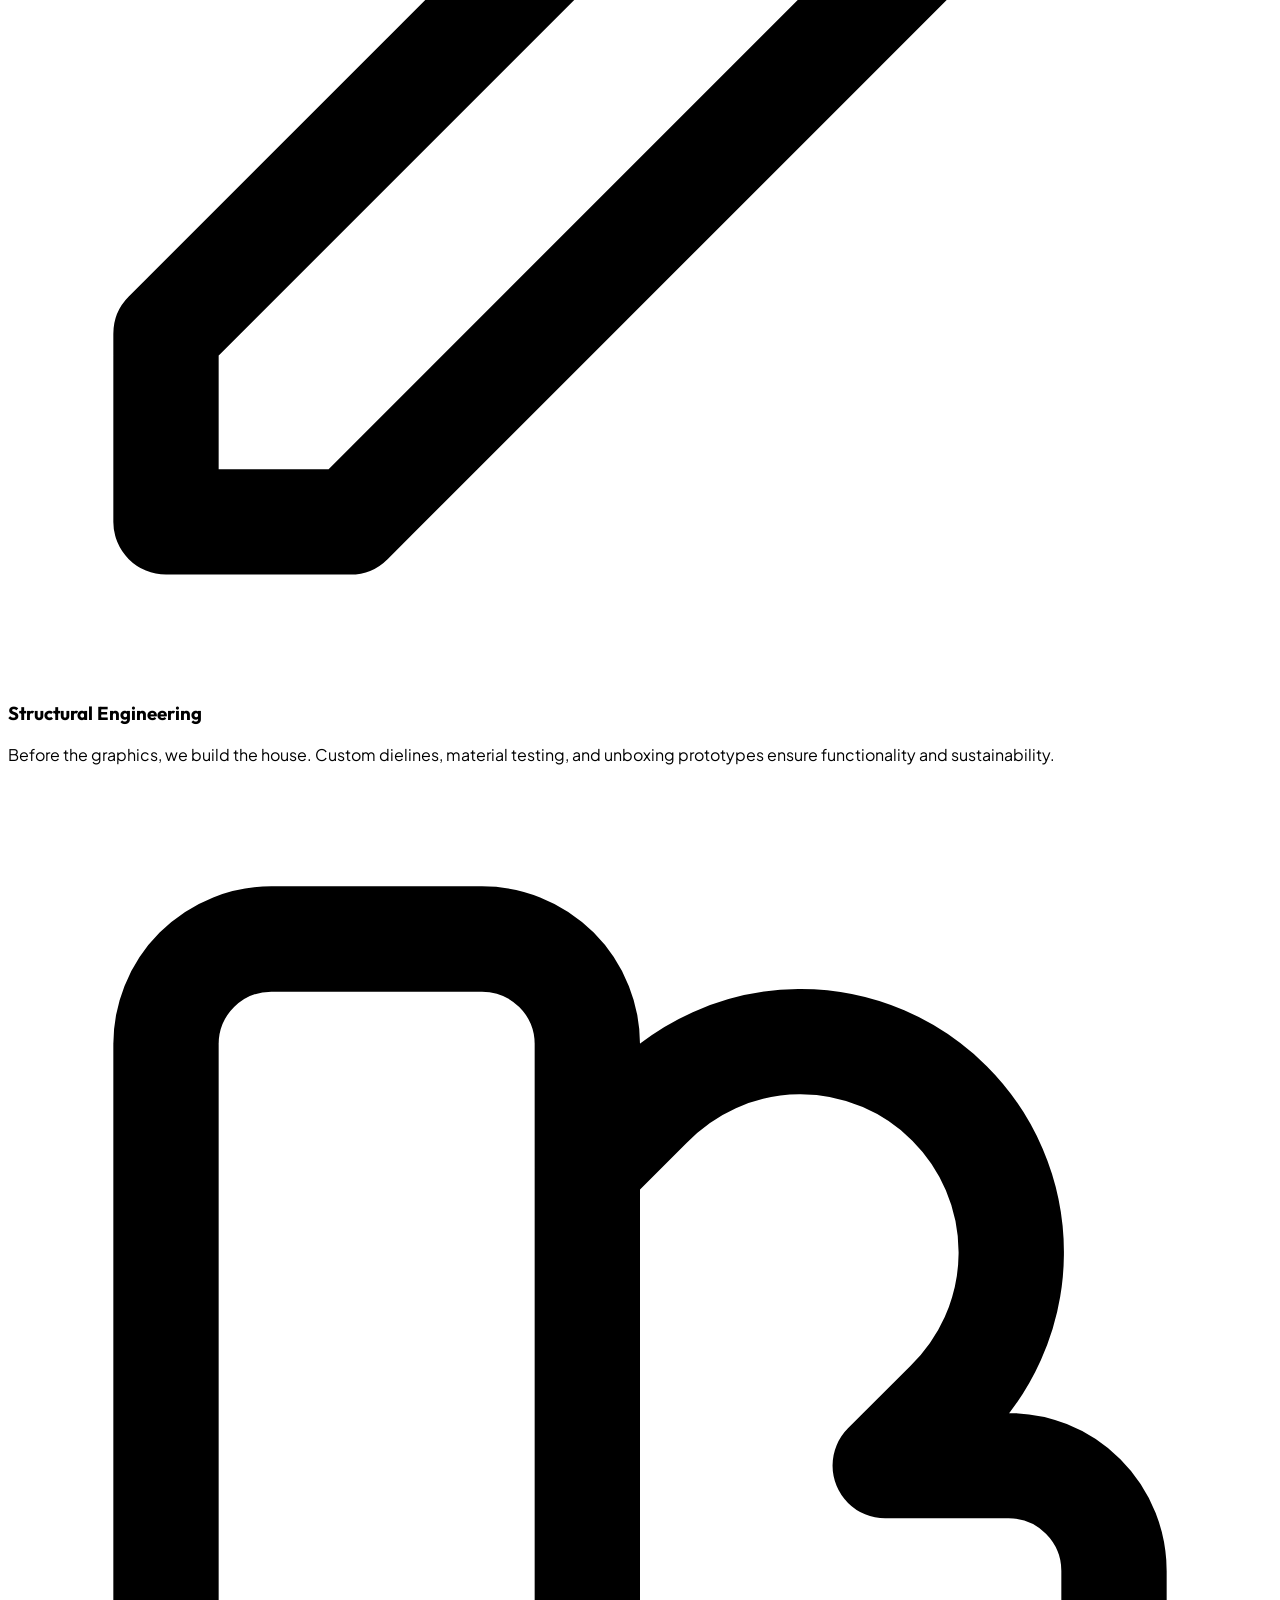
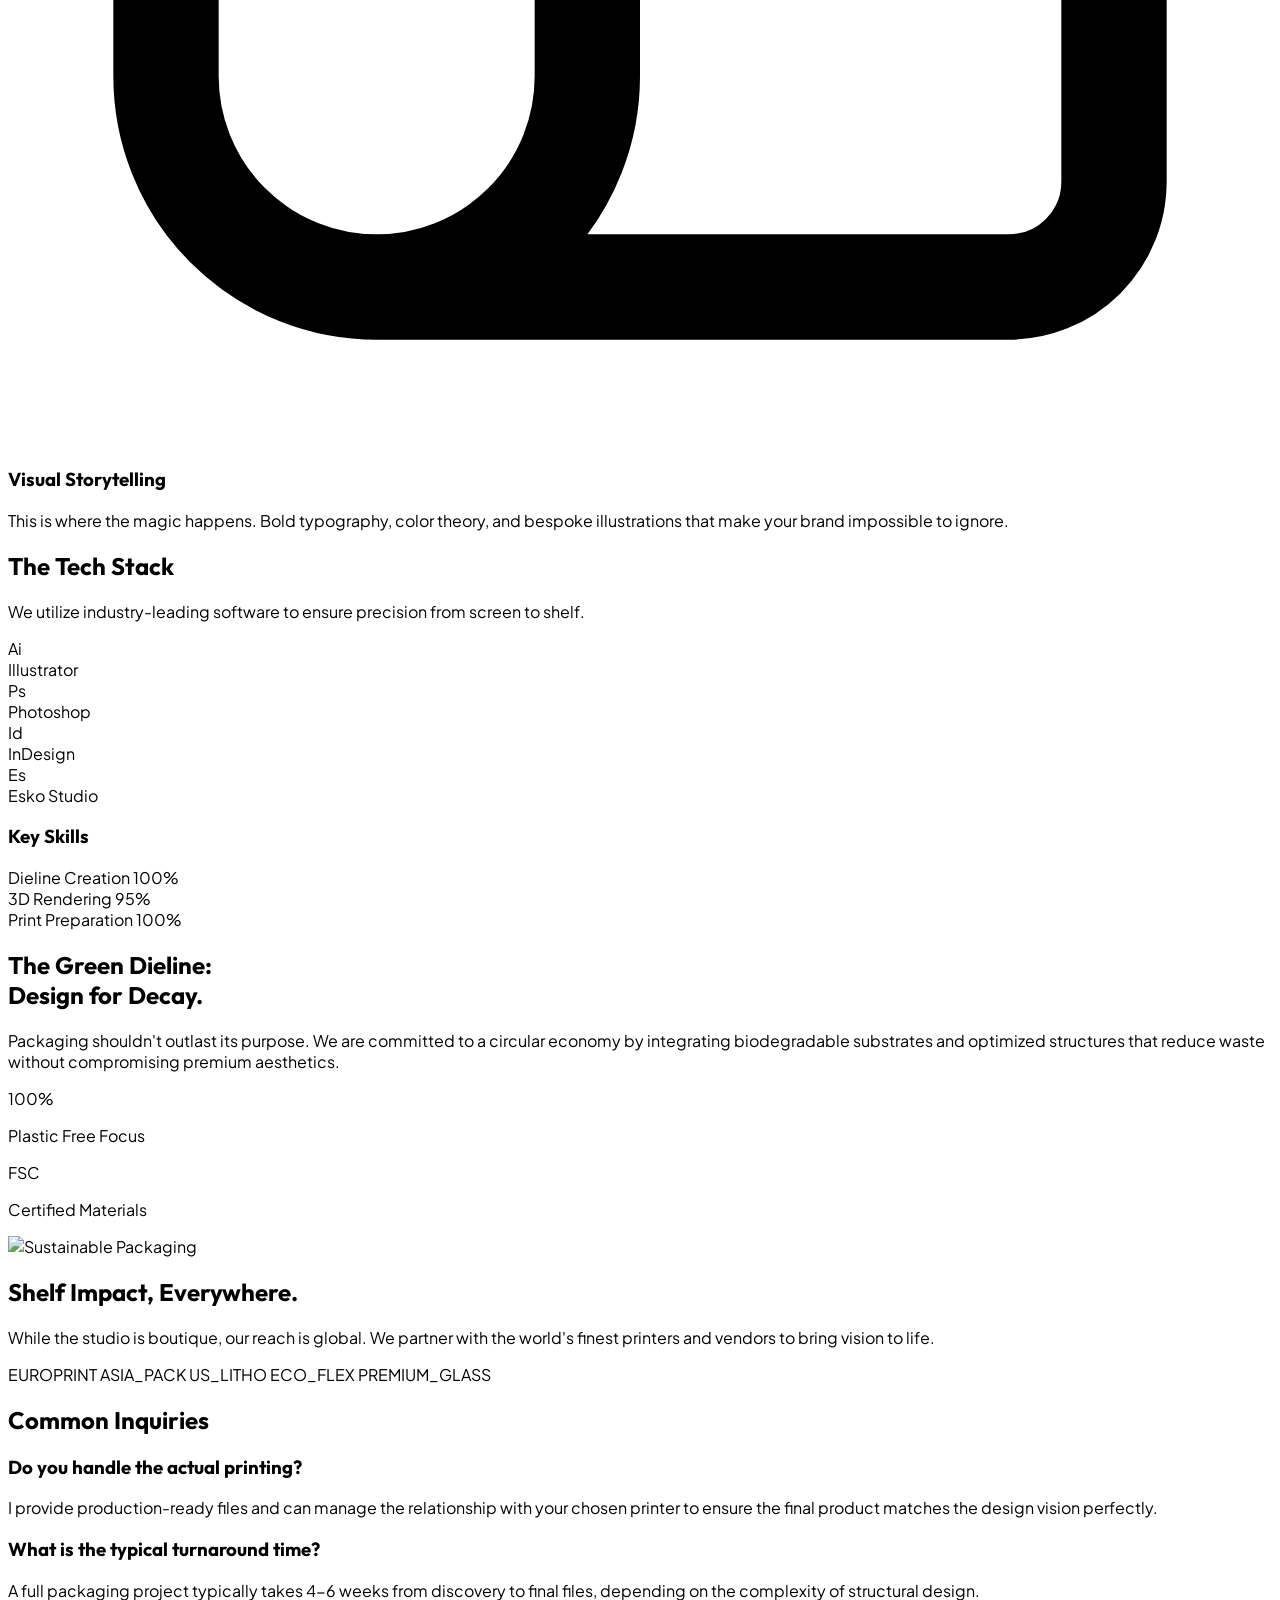
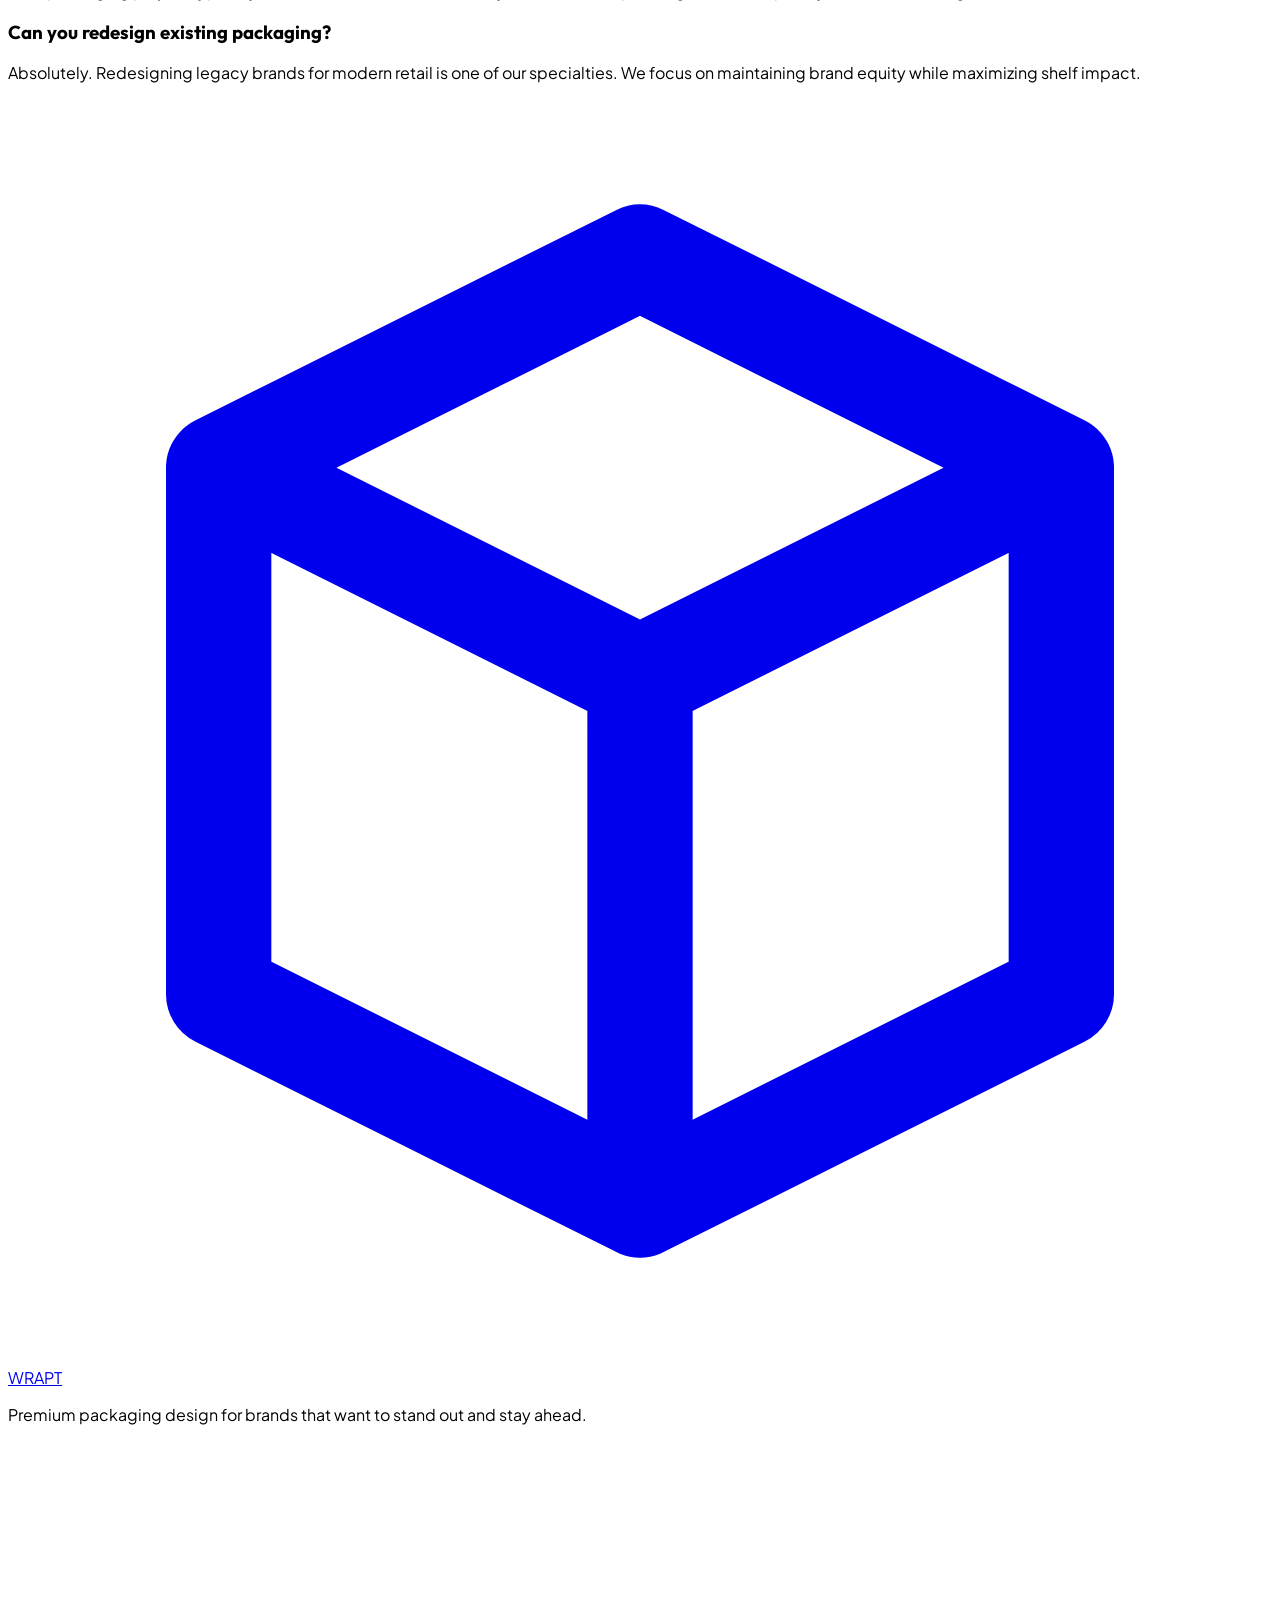
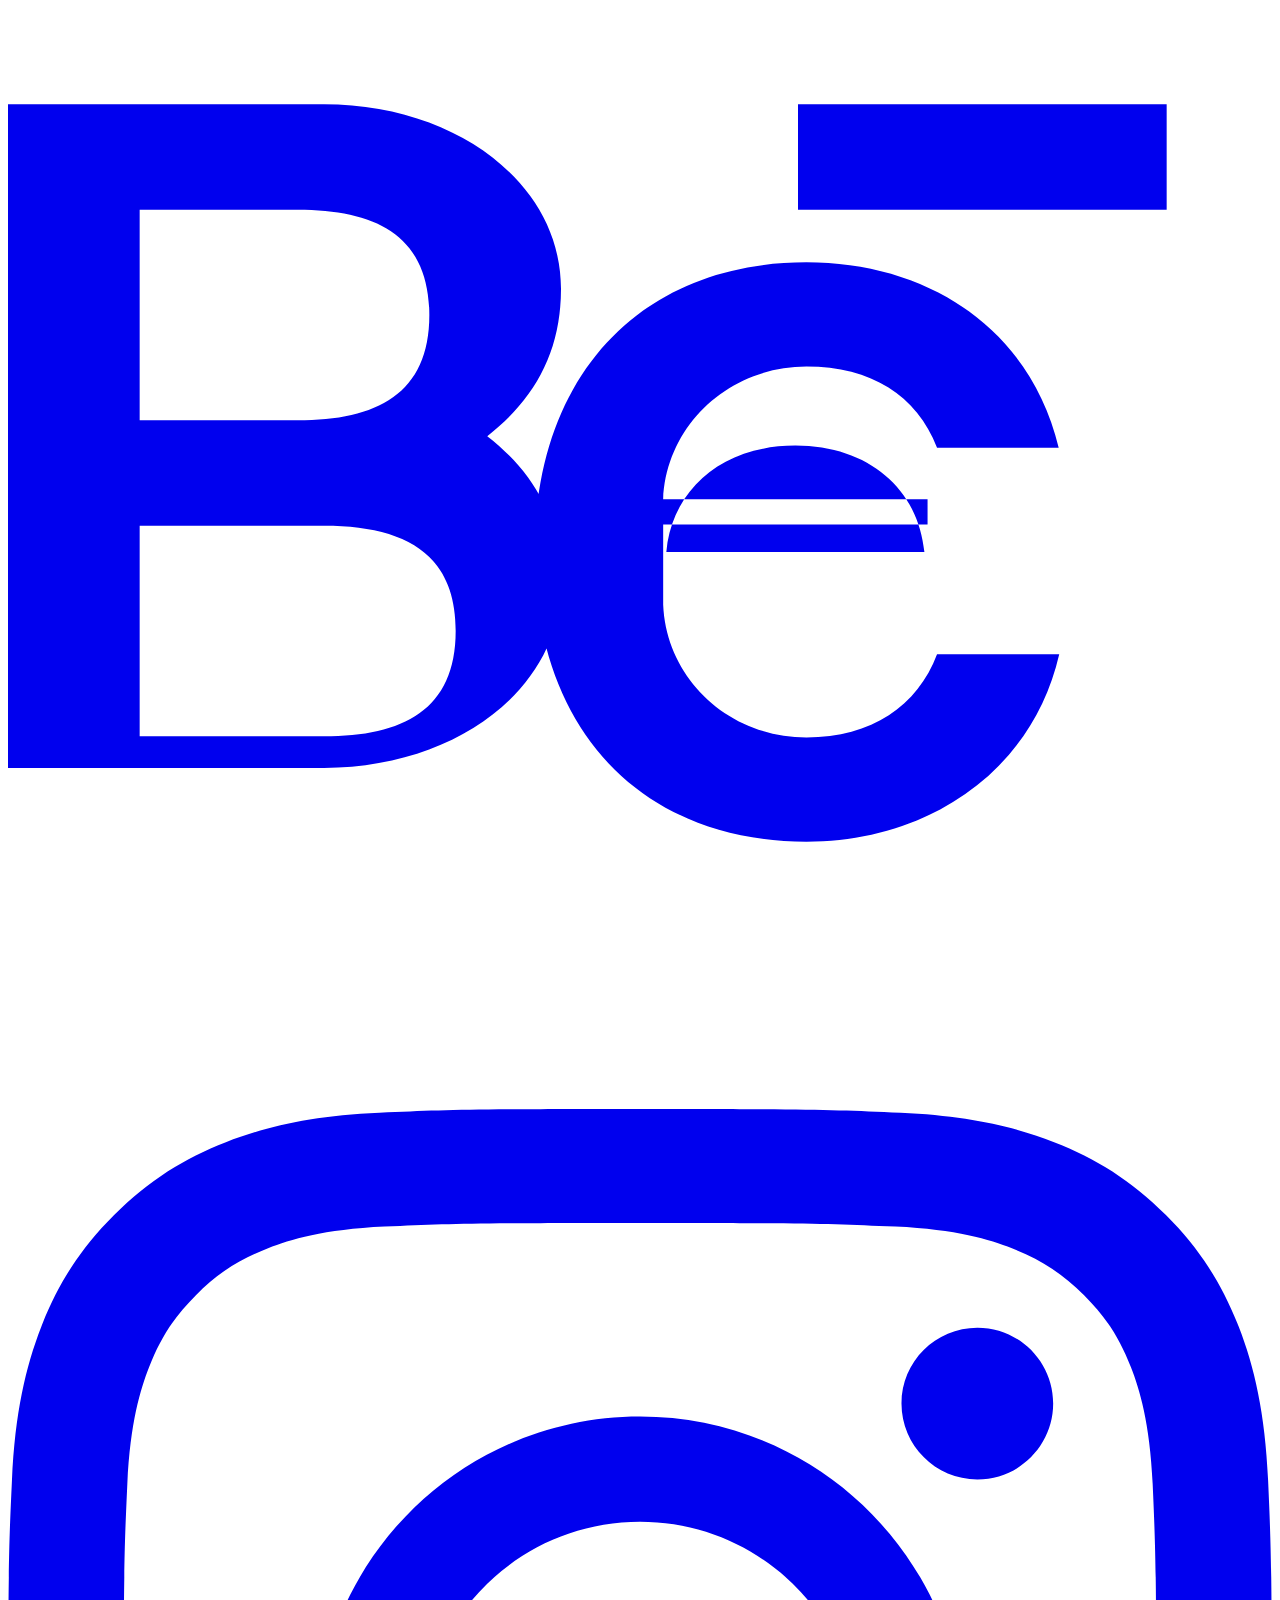
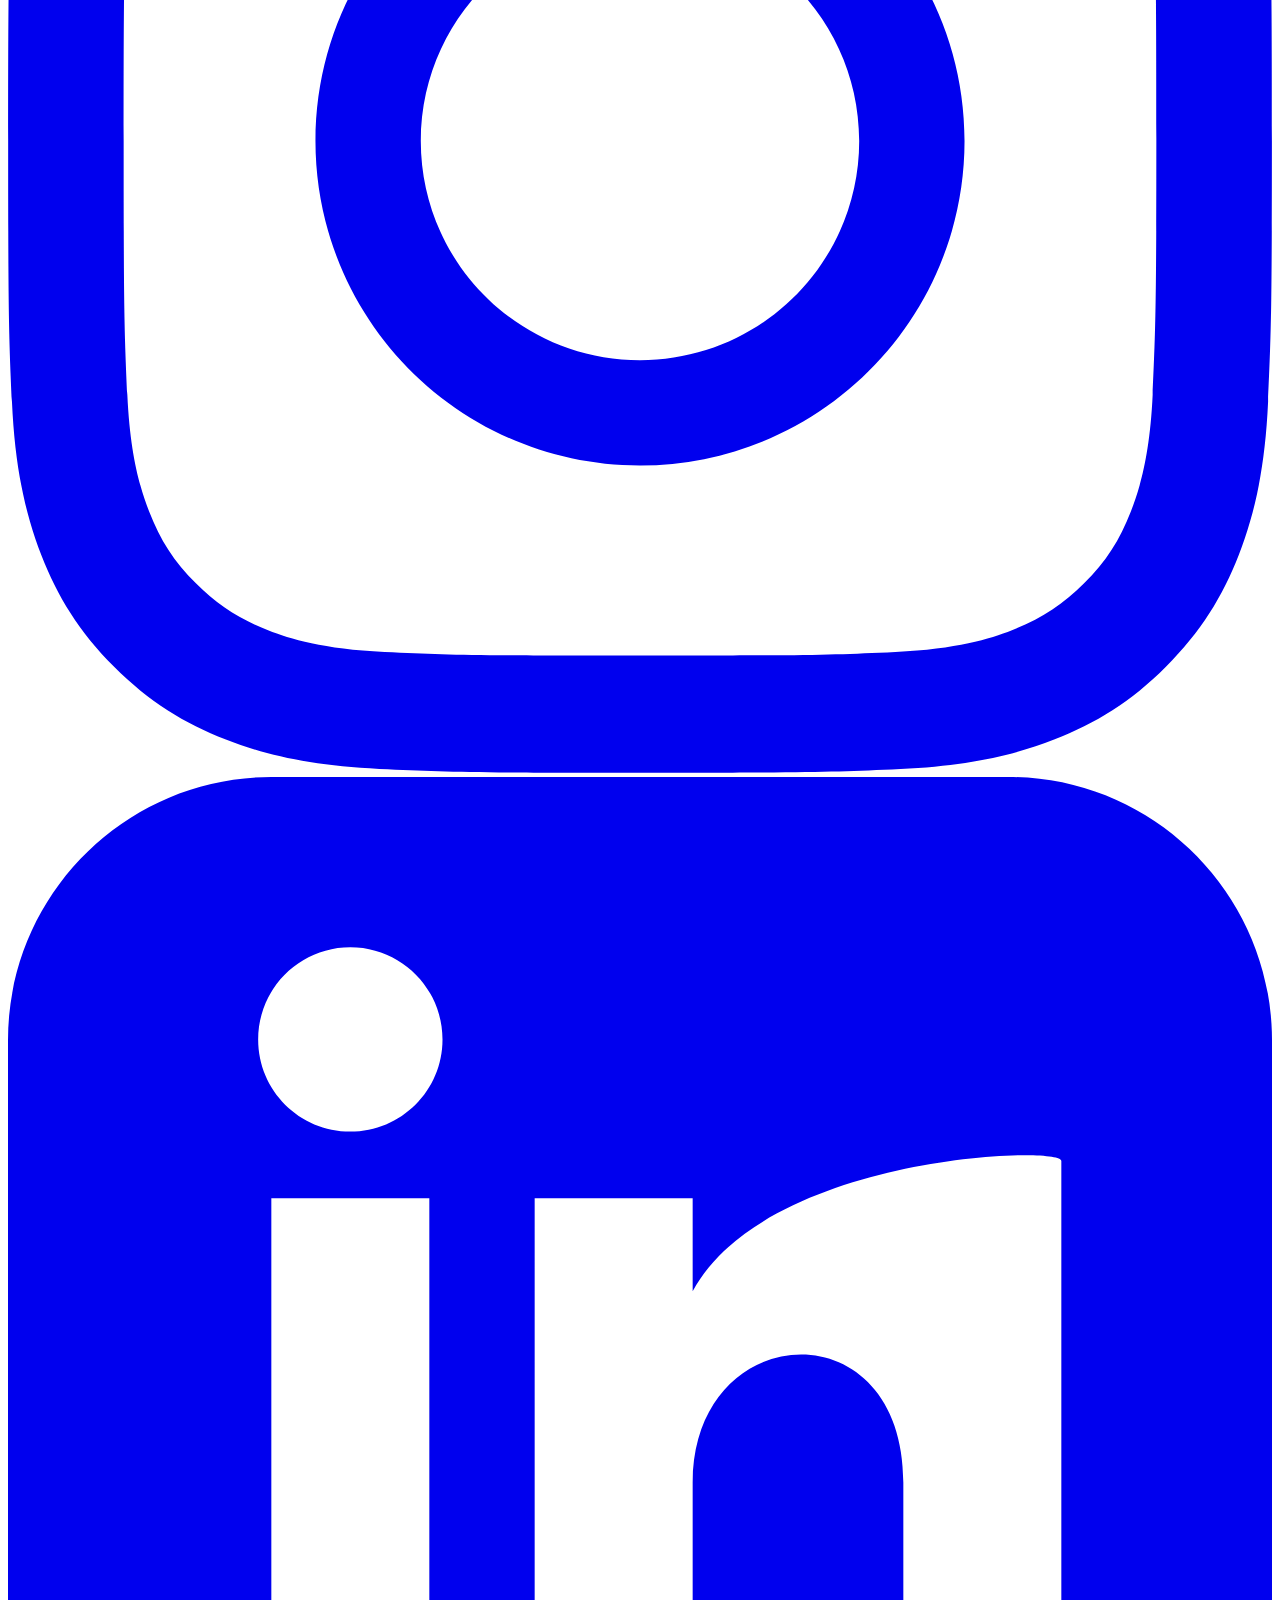
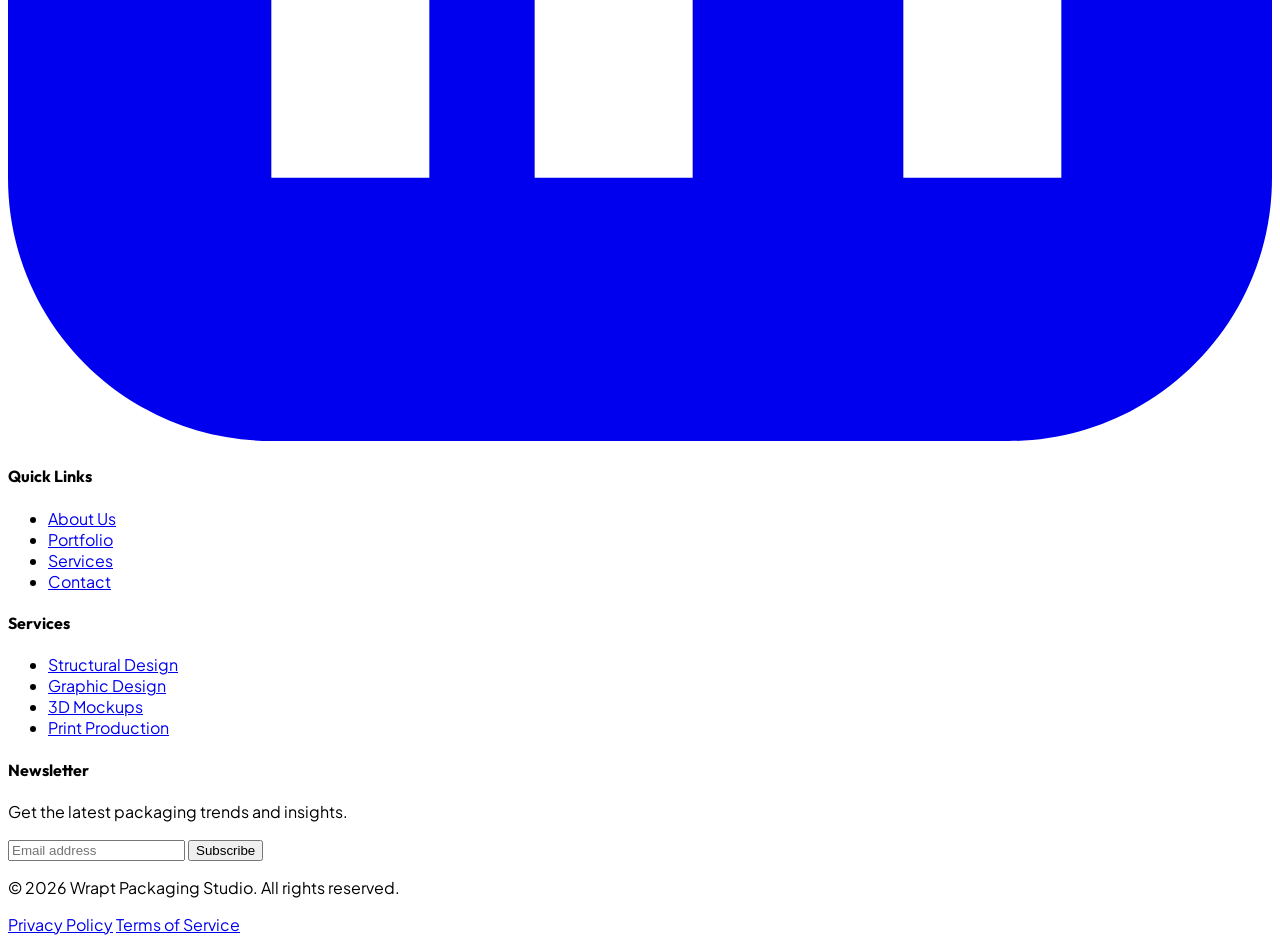
==== commit 0c6689de: "contact" ====
--- a/about.html
+++ b/about.html
@@ -31,7 +31,7 @@
         <div class="max-w-7xl mx-auto px-4 sm:px-6 lg:px-8">
             <div class="flex justify-between items-center h-20">
                 <!-- Logo -->
-                <div class="w-1/4">
+                <div class="flex-shrink-0">
                     <a href="index.html" class="flex items-center space-x-2 rtl:space-x-reverse group w-fit">
                         <div class="w-10 h-10 bg-primary rounded-lg flex items-center justify-center transform group-hover:rotate-12 transition-transform duration-300 relative overflow-hidden">
                             <div class="absolute -top-2 -right-2 w-6 h-6 bg-white/20 rotate-45"></div>
@@ -44,21 +44,21 @@
                 </div>
 
                 <!-- Desktop Menu (Centered) -->
-                <div class="hidden lg:flex flex-grow justify-center">
-                    <div class="flex space-x-8 rtl:space-x-reverse text-sm font-medium">
+                <div class="hidden lg:flex flex-grow justify-center px-4">
+                    <div class="flex lg:space-x-4 xl:space-x-8 rtl:space-x-reverse text-sm font-medium">
                         <a href="index.html" class="hover:text-primary transition-colors">Home 1</a>
                         <a href="home-2.html" class="hover:text-primary transition-colors">Home 2</a>
                         <a href="about.html" class="text-primary font-bold">About</a>
                         <a href="portfolio.html" class="hover:text-primary transition-colors">Portfolio</a>
                         <a href="services.html" class="hover:text-primary transition-colors">Services</a>
+                        <a href="contact.html" class="hover:text-primary transition-colors">Contact</a>
                         <a href="dashboard.html" class="hover:text-primary transition-colors">Dashboard</a>
-                        <a href="contact.html" class="hover:text-primary transition-colors">Contact</a>
                     </div>
                 </div>
                 
                 <!-- Right Side Buttons -->
-                <div class="flex items-center justify-end space-x-4 rtl:space-x-reverse w-1/4">
-                    <div class="hidden lg:flex items-center space-x-4 rtl:space-x-reverse border-l border-slate-200 dark:border-white/10 pl-6 rtl:pl-0 rtl:pr-6">
+                <div class="flex items-center justify-end flex-shrink-0">
+                    <div class="hidden lg:flex items-center lg:space-x-3 xl:space-x-4 rtl:space-x-reverse border-l border-slate-200 dark:border-white/10 lg:pl-4 xl:pl-6 rtl:pl-0 rtl:pr-6">
                         <button onclick="toggleTheme()" class="p-2 rounded-full hover:bg-slate-100 dark:hover:bg-white/10 transition-colors">
                             <svg class="w-5 h-5 dark:hidden" fill="currentColor" viewBox="0 0 20 20"><path d="M17.293 13.293A8 8 0 016.707 2.707a8.001 8.001 0 1010.586 10.586z"></path></svg>
                             <svg class="w-5 h-5 hidden dark:block" fill="currentColor" viewBox="0 0 20 20"><path d="M10 2a1 1 0 011 1v1a1 1 0 11-2 0V3a1 1 0 011-1zm4 8a4 4 0 11-8 0 4 4 0 018 0zm-.464 4.95l.707.707a1 1 0 001.414-1.414l-.707-.707a1 1 0 00-1.414 1.414zm2.12-10.607a1 1 0 010 1.414l-.706.707a1 1 0 11-1.414-1.414l.707-.707a1 1 0 011.414 0zM17 11a1 1 0 100-2h-1a1 1 0 100 2h1zm-7 4a1 1 0 011 1v1a1 1 0 11-2 0v-1a1 1 0 011-1zM5.05 6.464A1 1 0 106.465 5.05l-.708-.707a1 1 0 00-1.414 1.414l.707.707zm1.414 8.486l-.707.707a1 1 0 01-1.414-1.414l.707-.707a1 1 0 011.414 1.414zM4 11a1 1 0 100-2H3a1 1 0 000 2h1z" fill-rule="evenodd" clip-rule="evenodd"></path></svg>
@@ -69,14 +69,19 @@
 
                     <!-- Mobile Toggle -->
                     <div class="lg:hidden flex items-center space-x-4">
-                        <button onclick="toggleTheme()" class="p-2 rounded-full hover:bg-slate-100 dark:hover:bg-white/10 transition-colors">
-                             <svg class="w-5 h-5 dark:hidden" fill="currentColor" viewBox="0 0 20 20"><path d="M17.293 13.293A8 8 0 016.707 2.707a8.001 8.001 0 1010.586 10.586z"></path></svg>
-                             <svg class="w-5 h-5 hidden dark:block" fill="currentColor" viewBox="0 0 20 20"><path d="M10 2a1 1 0 011 1v1a1 1 0 11-2 0V3a1 1 0 011-1zm4 8a4 4 0 11-8 0 4 4 0 018 0zm-.464 4.95l.707.707a1 1 0 001.414-1.414l-.707-.707a1 1 0 00-1.414 1.414zm2.12-10.607a1 1 0 010 1.414l-.706.707a1 1 0 11-1.414-1.414l.707-.707a1 1 0 011.414 0zM17 11a1 1 0 100-2h-1a1 1 0 100 2h1zm-7 4a1 1 0 011 1v1a1 1 0 11-2 0v-1a1 1 0 011-1zM5.05 6.464A1 1 0 106.465 5.05l-.708-.707a1 1 0 00-1.414 1.414l.707.707zm1.414 8.486l-.707.707a1 1 0 01-1.414-1.414l.707-.707a1 1 0 011.414 1.414zM4 11a1 1 0 100-2H3a1 1 0 000 2h1z" fill-rule="evenodd" clip-rule="evenodd"></path></svg>
-                        </button>
                         <button onclick="toggleMobileMenu()" class="p-2 text-slate-900 dark:text-white"><svg class="w-8 h-8" fill="none" stroke="currentColor" viewBox="0 0 24 24"><path stroke-linecap="round" stroke-linejoin="round" stroke-width="2" d="M4 6h16M4 12h16m-7 6h7" /></svg></button>
                     </div>
                 </div>
             </div>
+        </div>
+
+        <!-- Fixed Mobile Utilities -->
+        <div class="lg:hidden fixed top-4 right-20 z-[60] flex items-center space-x-2 rtl:space-x-reverse">
+            <button onclick="toggleTheme()" class="w-10 h-10 flex items-center justify-center rounded-xl bg-white/80 dark:bg-dark/80 backdrop-blur-md border border-slate-200 dark:border-white/10 shadow-lg transition-all active:scale-95" title="Toggle Theme">
+                <svg class="w-5 h-5 dark:hidden" fill="currentColor" viewBox="0 0 20 20"><path d="M17.293 13.293A8 8 0 016.707 2.707a8.001 8.001 0 1010.586 10.586z"></path></svg>
+                <svg class="w-5 h-5 hidden dark:block text-primary" fill="currentColor" viewBox="0 0 20 20"><path d="M10 2a1 1 0 011 1v1a1 1 0 11-2 0V3a1 1 0 011-1zm4 8a4 4 0 11-8 0 4 4 0 018 0zm-.464 4.95l.707.707a1 1 0 001.414-1.414l-.707-.707a1 1 0 00-1.414 1.414zm2.12-10.607a1 1 0 010 1.414l-.706.707a1 1 0 11-1.414-1.414l.707-.707a1 1 0 011.414 0zM17 11a1 1 0 100-2h-1a1 1 0 100 2h1zm-7 4a1 1 0 011 1v1a1 1 0 11-2 0v-1a1 1 0 011-1zM5.05 6.464A1 1 0 106.465 5.05l-.708-.707a1 1 0 00-1.414 1.414l.707.707zm1.414 8.486l-.707.707a1 1 0 01-1.414-1.414l.707-.707a1 1 0 011.414 1.414zM4 11a1 1 0 100-2H3a1 1 0 000 2h1z" fill-rule="evenodd" clip-rule="evenodd"></path></svg>
+            </button>
+            <button onclick="toggleRTL()" class="w-10 h-10 flex items-center justify-center rounded-xl bg-white/80 dark:bg-dark/80 backdrop-blur-md border border-slate-200 dark:border-white/10 shadow-lg text-[10px] font-black uppercase transition-all active:scale-95" title="Toggle RTL">RTL</button>
         </div>
         <div id="mobile-menu" class="hidden lg:hidden bg-white dark:bg-dark-soft border-b border-slate-200 dark:border-white/10">
             <div class="px-4 py-6 space-y-4 text-center">
@@ -85,8 +90,8 @@
                 <a href="about.html" class="block text-primary">About</a>
                 <a href="portfolio.html" class="block">Portfolio</a>
                 <a href="services.html" class="block">Services</a>
+                <a href="contact.html" class="block">Contact</a>
                 <a href="dashboard.html" class="block">Dashboard</a>
-                <a href="contact.html" class="block">Contact</a>
             </div>
         </div>
     </nav>
@@ -97,23 +102,23 @@
             <div class="grid lg:grid-cols-2 gap-16 items-center">
                 <div class="reveal">
                     <h1 class="text-5xl lg:text-7xl font-display font-black mb-8 leading-tight">I Design <br>The <span class="text-primary">First Impression.</span></h1>
-                    <p class="text-lg text-slate-600 dark:text-slate-400 mb-8 leading-relaxed">I'm Alex Wrapt, a freelance packaging designer specializing in consumer packaged goods (CPG). With over 10 years of experience, I've helped brands from local coffee roasters to global beauty labels win the shelf impact game.</p>
-                    <p class="text-lg text-slate-600 dark:text-slate-400 mb-10 leading-relaxed">My philosophy is simple: packaging should be a silent salesman. It must protect, present, and persuade within three seconds of a customer's gaze.</p>
-                    <div class="flex items-center space-x-6 rtl:space-x-reverse">
+                    <p class="text-lg lg:text-xl text-slate-600 dark:text-slate-400 mb-8 leading-relaxed">I'm Alex Wrapt, a freelance packaging designer specializing in consumer packaged goods (CPG). With over 10 years of experience, I've helped brands from local coffee roasters to global beauty labels win the shelf impact game.</p>
+                    <p class="text-lg lg:text-xl text-slate-600 dark:text-slate-400 mb-10 leading-relaxed">My philosophy is simple: packaging should be a silent salesman. It must protect, present, and persuade within three seconds of a customer's gaze.</p>
+                    <div class="flex items-center space-x-12 mb-10 rtl:space-x-reverse">
                         <div>
-                            <div class="text-3xl font-black text-primary">150+</div>
-                            <div class="text-xs uppercase tracking-widest text-slate-500">Brands Launched</div>
-                        </div>
-                        <div class="w-px h-10 bg-slate-200 dark:bg-white/10"></div>
+                            <div class="text-4xl lg:text-5xl font-black text-primary">150+</div>
+                            <div class="text-[10px] font-black uppercase tracking-widest text-slate-500 mt-2">Brands Launched</div>
+                        </div>
+                        <div class="w-px h-12 bg-slate-200 dark:bg-white/10"></div>
                         <div>
-                            <div class="text-3xl font-black text-secondary">12</div>
-                            <div class="text-xs uppercase tracking-widest text-slate-500">Design Awards</div>
+                            <div class="text-4xl lg:text-5xl font-black text-secondary">12</div>
+                            <div class="text-[10px] font-black uppercase tracking-widest text-slate-500 mt-2">Design Awards</div>
                         </div>
                     </div>
                 </div>
                 <div class="relative reveal delay-200">
-                    <div class="absolute -top-10 -left-10 w-full h-full bg-primary rounded-[4rem] -z-10 rotate-3"></div>
-                    <img src="studio_packaging_designer_hero_1778308596242.png" alt="Wrapt Design Studio" class="w-full rounded-[4rem] shadow-2xl object-cover h-[500px]">
+                    <div class="absolute -inset-10 bg-primary/20 rounded-full blur-[120px] -z-10 animate-pulse"></div>
+                    <img src="studio_packaging_designer_hero_1778308596242.png" alt="Wrapt Design Studio" class="w-full rounded-[3rem] lg:rounded-[5rem] shadow-[0_50px_100px_-20px_rgba(255,77,0,0.3)] object-cover h-[400px] lg:h-[600px]">
                 </div>
             </div>
         </div>
@@ -301,19 +306,25 @@
                     </a>
                     <p class="text-slate-400 mb-6">Premium packaging design for brands that want to stand out and stay ahead.</p>
                     <div class="flex space-x-4 rtl:space-x-reverse">
-                        <a href="#" class="w-10 h-10 bg-white/5 rounded-full flex items-center justify-center hover:bg-primary transition-colors">
+                        <a href="#"
+                            class="w-10 h-10 bg-white/5 rounded-full flex items-center justify-center hover:bg-primary transition-colors">
                             <svg class="w-5 h-5" fill="currentColor" viewBox="0 0 24 24">
-                                <path d="M21 16.5c0 .38-.21.78-.53 1.02-.31.23-.78.37-1.22.37h-3.5v-2.78h3.5c.44 0 .91.14 1.22.37.32.24.53.64.53 1.02zm-1.22-4.38c.31.23.53.64.53 1.02s-.21.78-.53 1.02c-.31.23-.78.37-1.22.37h-3.5v-2.78h3.5c.44 0 .91.14 1.22.37zM24 13c0 2.22-1.78 4.01-3.98 4.01h-5.02V8.99h5.02c2.2 0 3.98 1.79 3.98 4.01zm-13 3.5c0 .38-.21.78-.53 1.02-.31.23-.78.37-1.22.37H5.75v-2.78h3.5c.44 0 .91.14 1.22.37.32.24.53.64.53 1.02zm-1.22-4.38c.31.23.53.64.53 1.02s-.21.78-.53 1.02c-.31.23-.78.37-1.22.37H5.75v-2.78h3.5c.44 0 .91.14 1.22.37zM14 13c0 2.22-1.78 4.01-3.98 4.01H5V8.99h5.02c2.2 0 3.98 1.79 3.98 4.01zM21 7h-5v1.25h5V7z" />
+                                <path
+                                    d="M22,7H15V5h7V7z M12.44,14.5c0.06,1.41,1.25,2.52,2.72,2.52c1.24,0,2.11-0.6,2.48-1.58h2.32c-0.52,2.26-2.53,3.56-4.8,3.56c-3.1,0-5.16-2.1-5.16-5.5s2.06-5.5,5.16-5.5c2.31,0,4.25,1.26,4.79,3.52h-2.31c-0.38-0.99-1.25-1.54-2.48-1.54c-1.47,0-2.66,1.11-2.72,2.52h5.02v0.48h-5.02V14.5z M12.5,13.5h4.9c-0.11-1.18-1.05-2.02-2.45-2.02C13.55,11.48,12.61,12.32,12.5,13.5z M2.5,11h3c1.5,0,2.5-0.5,2.5-2s-1-2-2.5-2h-3V11z M2.5,13v4h3.5c1.5,0,2.5-0.5,2.5-2s-1-2-2.5-2H2.5z M0,5h6c2.5,0,4.5,1.5,4.5,3.5c0,1.2-0.5,2.1-1.4,2.8c0.9,0.7,1.4,1.6,1.4,2.8c0,2-2,3.5-4.5,3.5H0V5z" />
                             </svg>
                         </a>
-                        <a href="#" class="w-10 h-10 bg-white/5 rounded-full flex items-center justify-center hover:bg-primary transition-colors">
+                        <a href="#"
+                            class="w-10 h-10 bg-white/5 rounded-full flex items-center justify-center hover:bg-primary transition-colors">
                             <svg class="w-5 h-5" fill="currentColor" viewBox="0 0 24 24">
-                                <path d="M12 2.163c3.204 0 3.584.012 4.85.07 1.166.054 1.791.248 2.212.412.557.216.953.473 1.37.89.417.417.674.814.89 1.37.164.421.358 1.046.412 2.212.058 1.266.07 1.646.07 4.85s-.012 3.584-.07 4.85c-.054 1.166-.248 1.791-.412 2.212-.216.557-.473.953-.89 1.37-.417.417-.814.674-1.37.89-.421.164-1.046.358-2.212.412-1.266.058-1.646.07-4.85.07s-3.584-.012-4.85-.07c-1.166-.054-1.791-.248-2.212-.412-.557-.216-.953-.473-1.37-.89-.417-.417-.674-.814-.89-1.37-.164-.421-.358-1.046-.412-2.212-.058-1.266-.07-1.646-.07-4.85s.012-3.584.07-4.85c.054-1.166.248-1.791.412-2.212.216-.557.473-.953.89-1.37.417-.417.814-.674 1.37-.89.421-.164 1.046-.358 2.212-.412 1.266-.058 1.646-.07 4.85-.07zm0-2.163c-3.259 0-3.667.014-4.947.072-1.277.057-2.151.26-2.915.557-.79.307-1.459.718-2.125 1.385-.667.666-1.078 1.335-1.385 2.125-.297.764-.5 1.638-.557 2.915-.058 1.28-.072 1.688-.072 4.947s.014 3.667.072 4.947c.057 1.277.26 2.151.557 2.915.307.79.718 1.459 1.385 2.125.666.667 1.335 1.078 2.125 1.385.764.297 1.638.5 2.915.557 1.28.058 1.688.072 4.947.072s3.667-.014 4.947-.072c1.277-.057 2.151-.26 2.915-.557.79-.307 1.459-.718 2.125-1.385.667-.666-1.078-1.335-1.385-2.125.297-.764.5-1.638.557-2.915.058-1.28.072-1.688.072-4.947s-.014-3.667-.072-4.947c-.057-1.277-.26-2.151-.557-2.915-.307-.79-.718-1.459-1.385-2.125-.666-.667-1.335-1.078-2.125-1.385-.764-.297-1.638-.5-2.915-.557-1.28-.058-1.688-.072-4.947-.072zm0 5.838c-3.403 0-6.162 2.759-6.162 6.162s2.759 6.163 6.162 6.163 6.162-2.759 6.162-6.163c0-3.403-2.759-6.162-6.162-6.162zm0 10.162c-2.209 0-4-1.791-4-4s1.791-4 4-4 4 1.791 4 4-1.791 4-4 4zm6.406-11.845c-.796 0-1.441.645-1.441 1.44s.645 1.44 1.441 1.44c.795 0 1.439-.645 1.439-1.44s-.644-1.44-1.439-1.44z" />
+                                <path
+                                    d="M12,2.163c3.204,0,3.584,0.012,4.85,0.07c1.166,0.054,1.791,0.248,2.212,0.412c0.557,0.216,0.953,0.473,1.37,0.89c0.417,0.417,0.674,0.814,0.89,1.37c0.164,0.421,0.358,1.046,0.412,2.212c0.058,1.266,0.07,1.646,0.07,4.85s-0.012,3.584-0.07,4.85c-0.054,1.166-0.248,1.791-0.412,2.212c-0.216,0.557-0.473,0.953-0.89,1.37c-0.417,0.417-0.814,0.674-1.37,0.89c-0.421,0.164-1.046,0.358-2.212,0.412c-1.266,0.058-1.646,0.07-4.85,0.07s-3.584-0.012-4.85-0.07c-1.166-0.054-1.791-0.248-2.212-0.412-0.557-0.216-0.953-0.473-1.37-0.89c-0.417-0.417-0.674-0.814-0.89-1.37c-0.164-0.421-0.358-1.046-0.412-2.212c-0.058-1.266-0.07-1.646-0.07-4.85s0.012-3.584,0.07-4.85c0.054-1.166,0.248-1.791,0.412-2.212c0.216-0.557,0.473-0.953,0.89-1.37c0.417-0.417,0.814-0.674,1.37-0.89c0.421-0.164,1.046-0.358,2.212-0.412C8.416,2.175,8.796,2.163,12,2.163 M12,0C8.741,0,8.333,0.014,7.053,0.072C5.775,0.129,4.901,0.332,4.137,0.629C3.348,0.936,2.68,1.347,2.015,2.012C1.35,2.677,0.939,3.345,0.632,4.134C0.334,4.898,0.132,5.772,0.075,7.051C0.017,8.33,0.003,8.739,0.003,11.997c0,3.258,0.014,3.667,0.072,4.947c0.057,1.278,0.26,2.152,0.557,2.916c0.307,0.789,0.718,1.458,1.383,2.123c0.665,0.665,1.334,1.076,2.122,1.383c0.764,0.297,1.638,0.5,2.915,0.557c1.28,0.058,1.689,0.072,4.948,0.072s3.668-0.014,4.948-0.072c1.277-0.057,2.151-0.26,2.915-0.557c0.789-0.307,1.459-0.718,2.123-1.383c0.665-0.665,1.076-1.334,1.383-2.122c0.297-0.764,0.5-1.638,0.557-2.915c0.058-1.28,0.072-1.689,0.072-4.948s-0.014-3.668-0.072-4.948c-0.057-1.277-0.26-2.151-0.557-2.915c-0.307-0.789-0.718-1.459-1.383-2.123c-0.665-0.665-1.334-1.076-2.123-1.383c-0.764-0.297-1.638-0.5-2.915-0.557C15.667,0.014,15.258,0,12,0L12,0z M12,5.838c-3.403,0-6.162,2.759-6.162,6.162c0,3.403,2.759,6.162,6.162,6.162s6.162-2.759,6.162-6.162C18.162,8.597,15.403,5.838,12,5.838L12,5.838z M12,16.162c-2.3,0-4.162-1.862-4.162-4.162c0-2.3,1.862-4.162,4.162-4.162s4.162,1.862,4.162,4.162C16.162,14.3,14.3,16.162,12,16.162L12,16.162z M18.406,4.154c-0.796,0-1.441,0.645-1.441,1.44s0.645,1.44,1.441,1.44c0.795,0,1.439-0.645,1.439-1.44S19.201,4.154,18.406,4.154L18.406,4.154z" />
                             </svg>
                         </a>
-                        <a href="#" class="w-10 h-10 bg-white/5 rounded-full flex items-center justify-center hover:bg-primary transition-colors">
+                        <a href="#"
+                            class="w-10 h-10 bg-white/5 rounded-full flex items-center justify-center hover:bg-primary transition-colors">
                             <svg class="w-5 h-5" fill="currentColor" viewBox="0 0 24 24">
-                                <path d="M19 0h-14c-2.761 0-5 2.239-5 5v14c0 2.761 2.239 5 5 5h14c2.761 0 5-2.239 5-5v-14c0-2.761-2.239-5-5-5zm-11 19h-3v-11h3v11zm-1.5-12.268c-.966 0-1.75-.79-1.75-1.764s.784-1.764 1.75-1.764 1.75.79 1.75 1.764-.783 1.764-1.75 1.764zm13.5 12.268h-3v-5.604c0-3.368-4-3.113-4 0v5.604h-3v-11h3v1.765c1.396-2.586 7-2.777 7 2.476v6.759z" />
+                                <path
+                                    d="M19,0H5C2.239,0,0,2.239,0,5v14c0,2.761,2.239,5,5,5h14c2.761,0,5-2.239,5-5V5C24,2.239,21.761,0,19,0z M8,19H5V8h3V19z M6.5,6.732c-0.966,0-1.75-0.784-1.75-1.75s0.784-1.75,1.75-1.75s1.75,0.784,1.75,1.75S7.466,6.732,6.5,6.732z M20,19h-3v-5.604 c0-3.368-4-3.113-4,0V19h-3V8h3v1.765c1.396-2.586,7-2.777,7-2.476V19z" />
                             </svg>
                         </a>
                     </div>
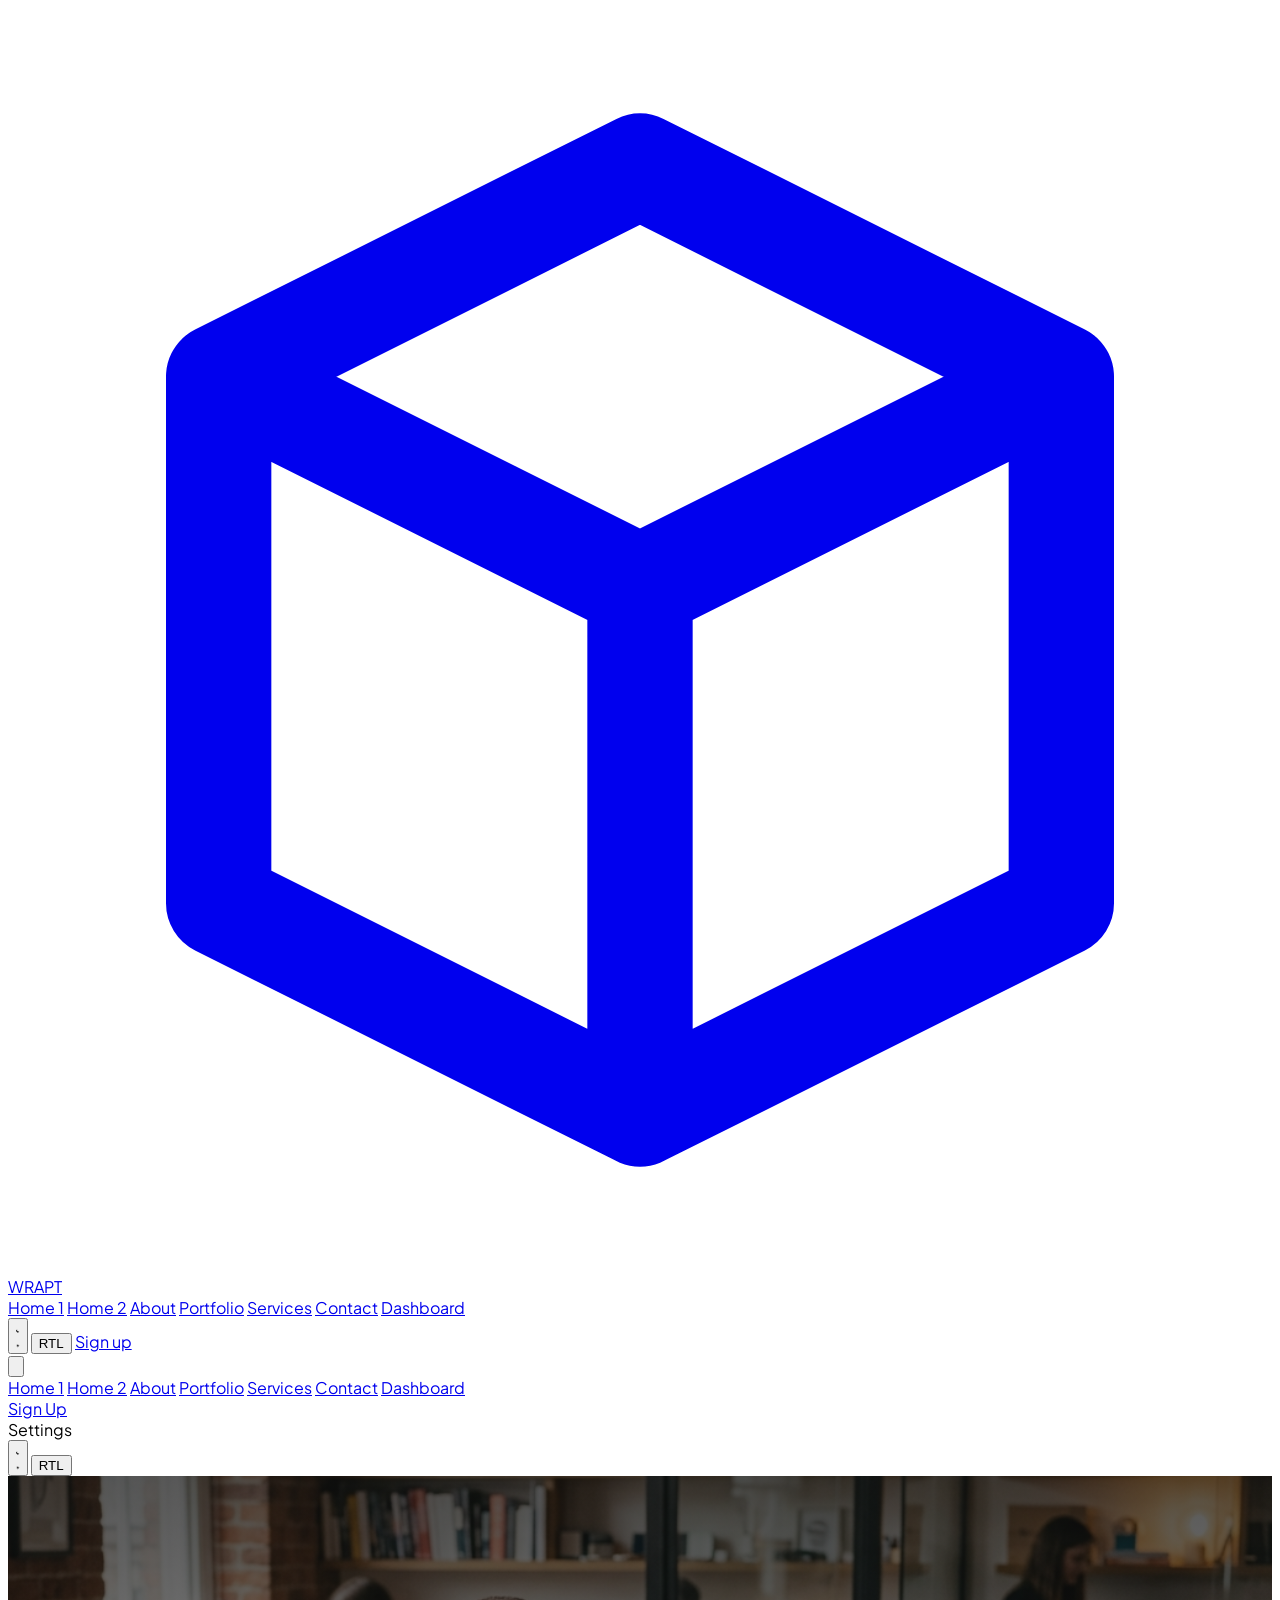
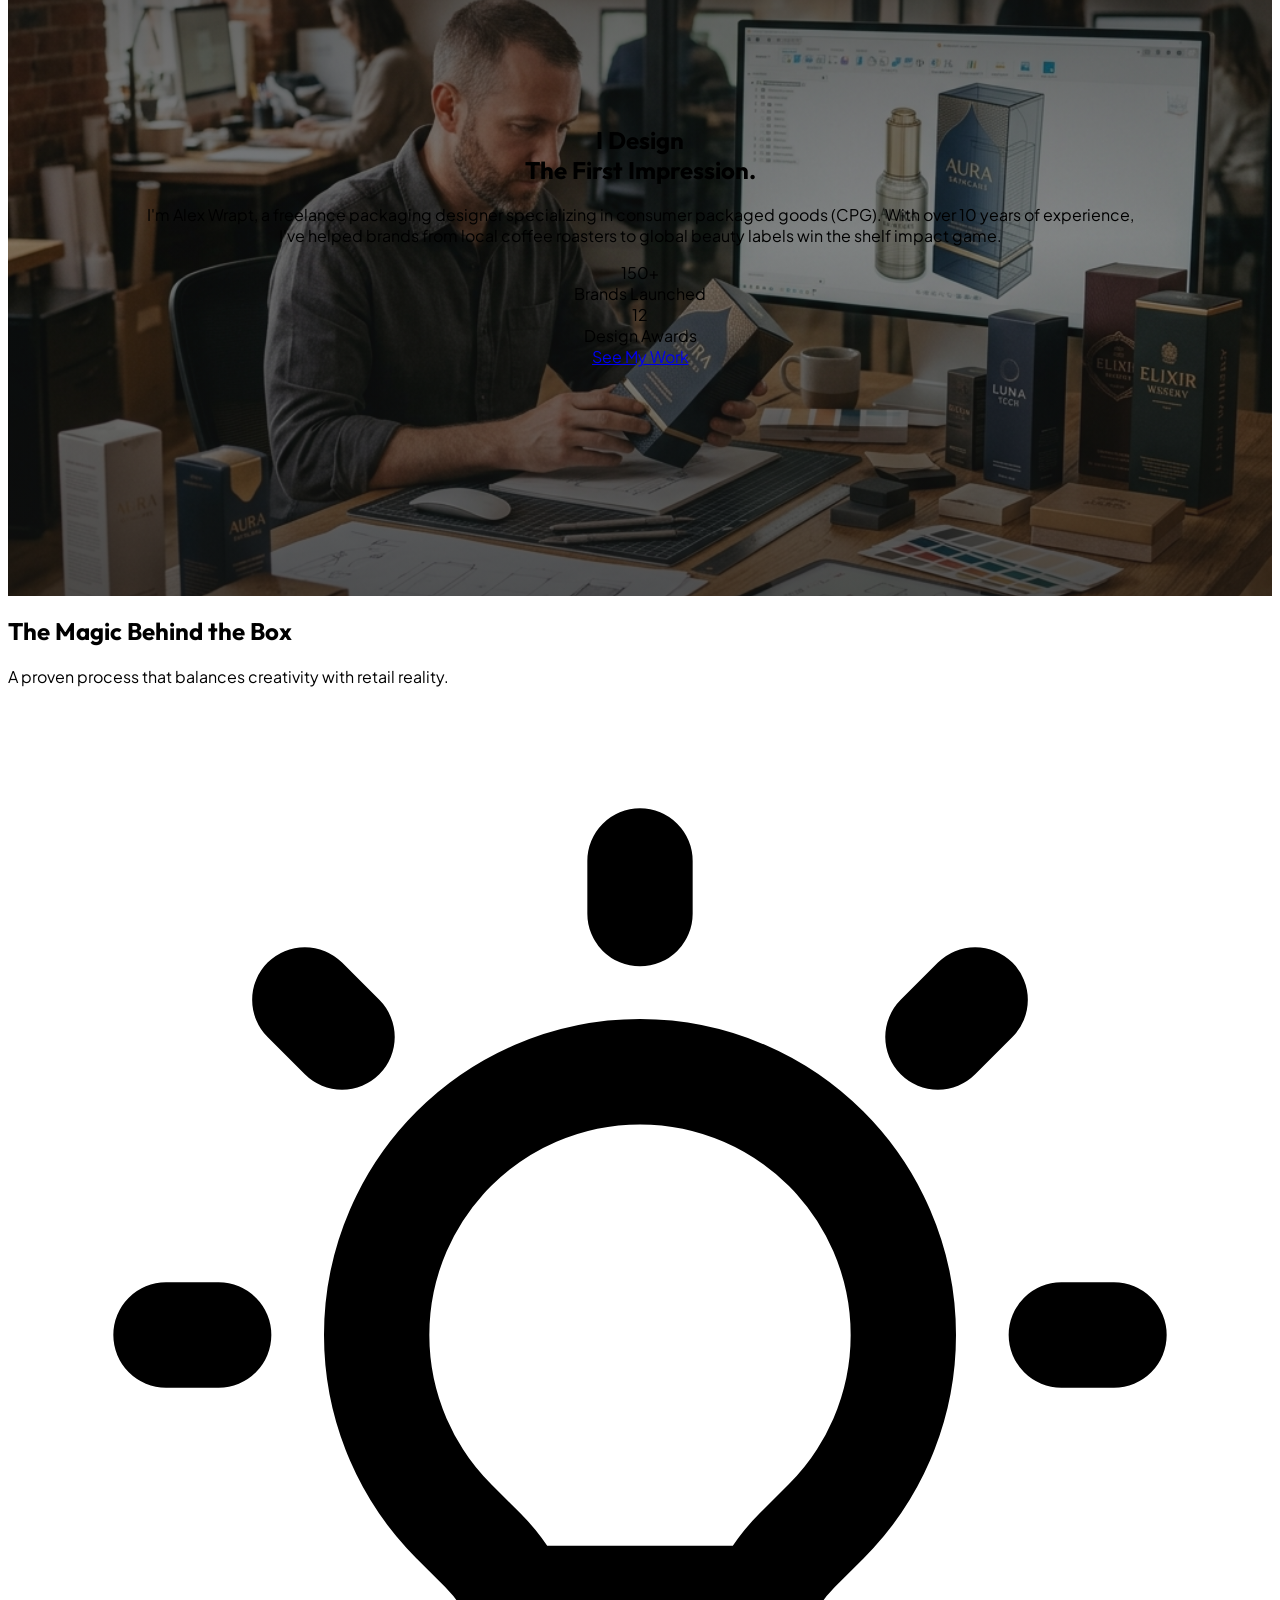
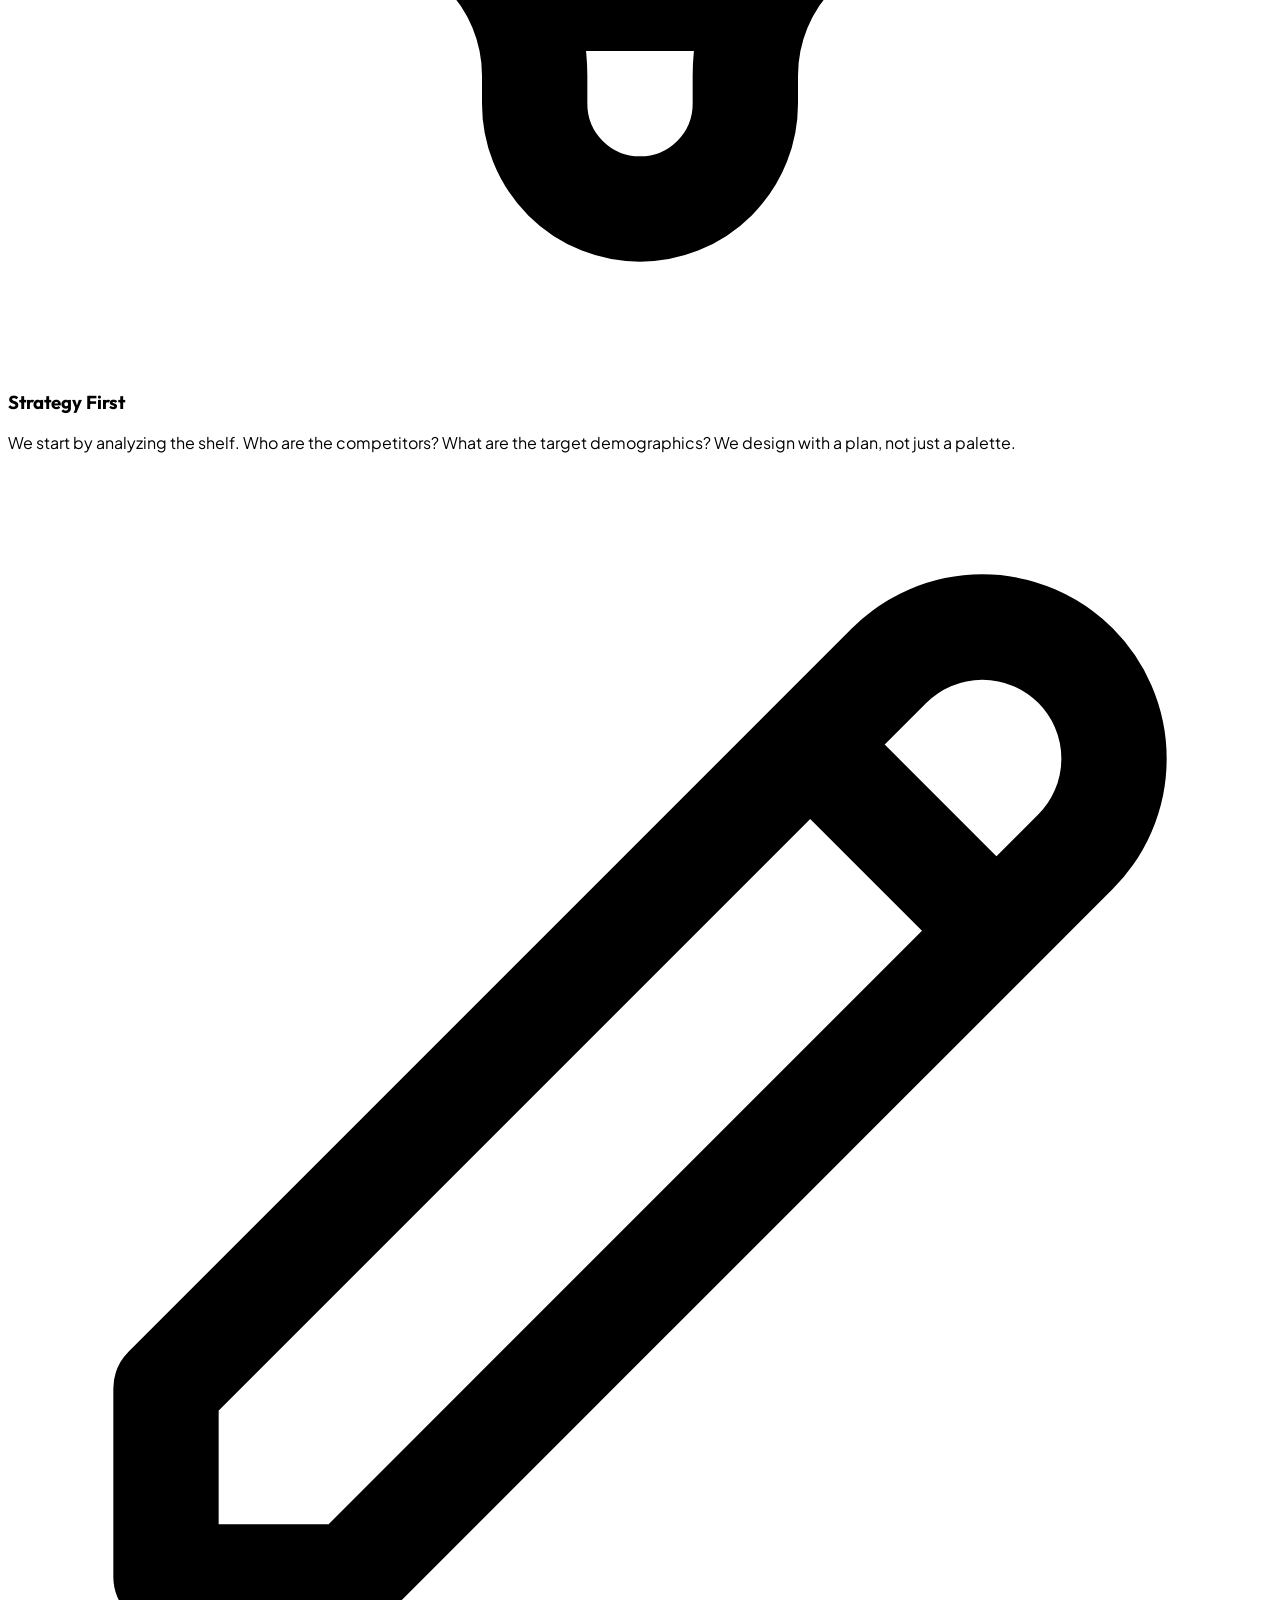
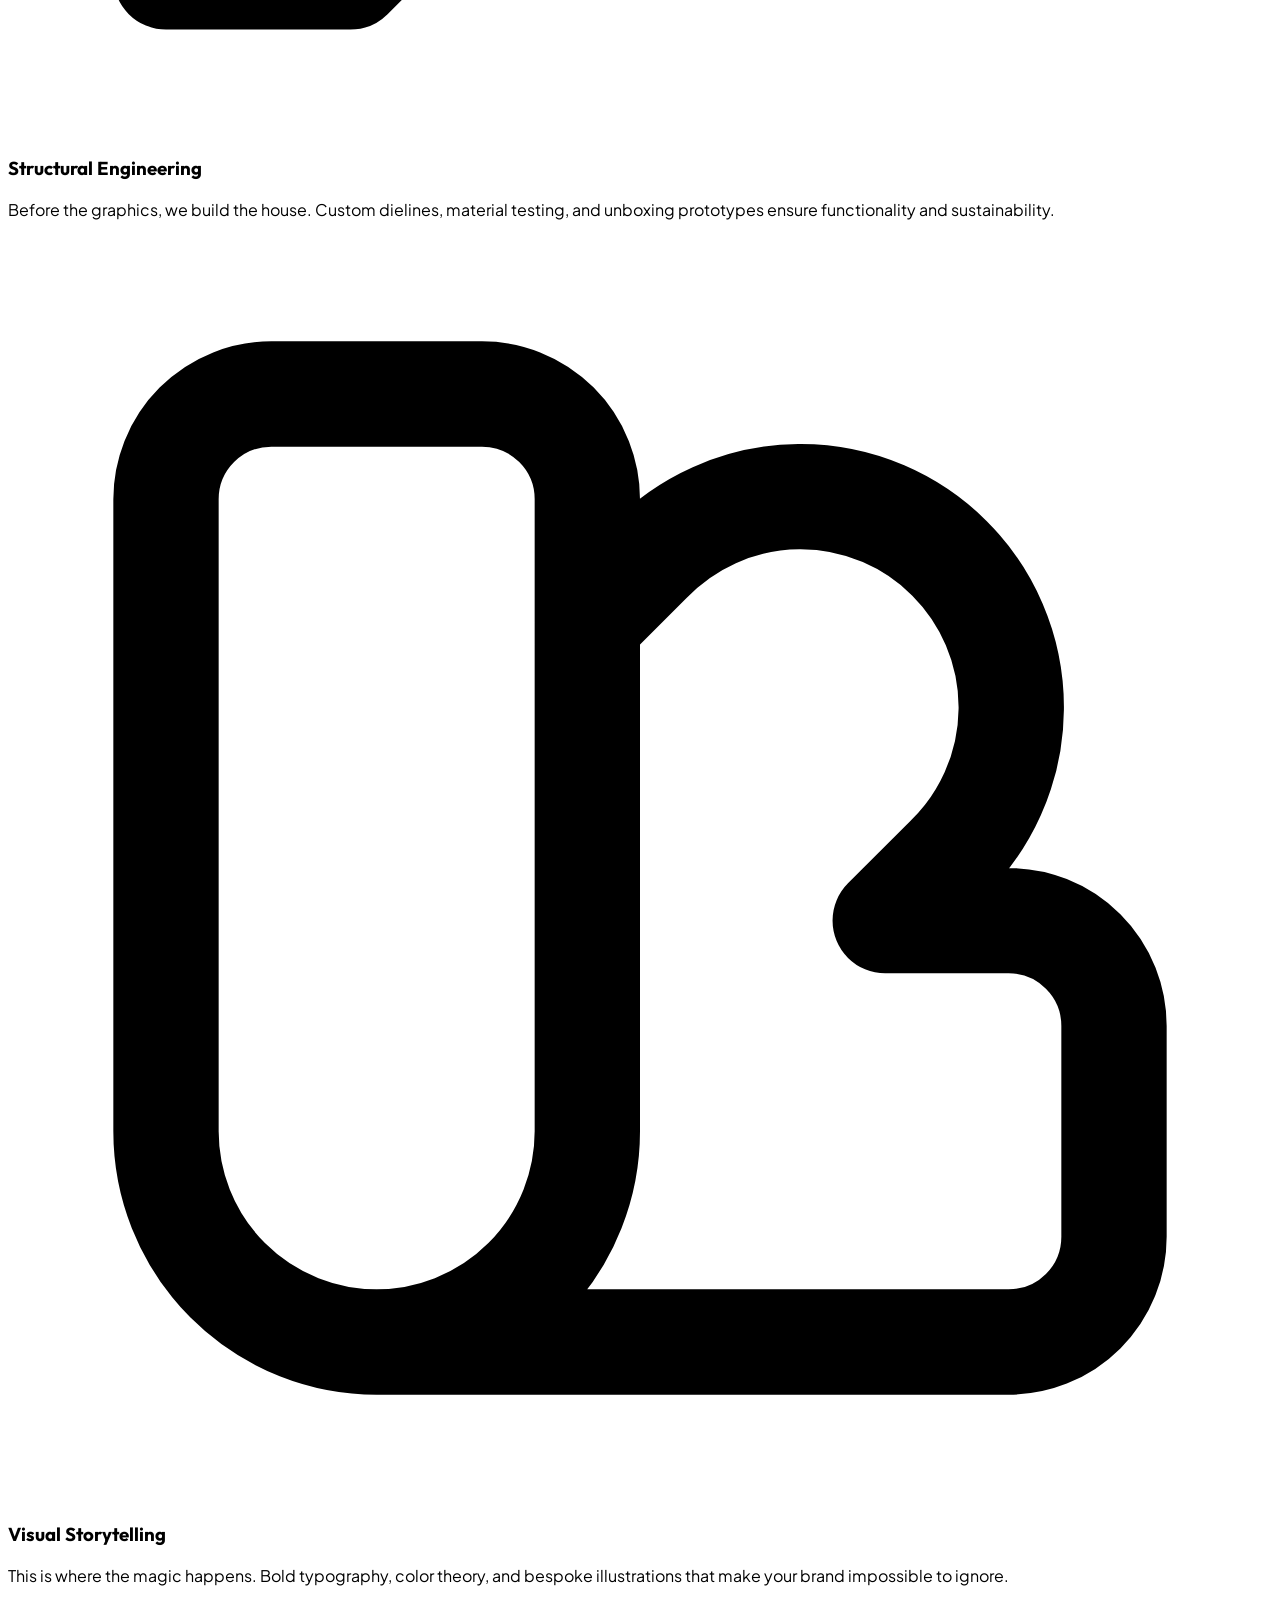
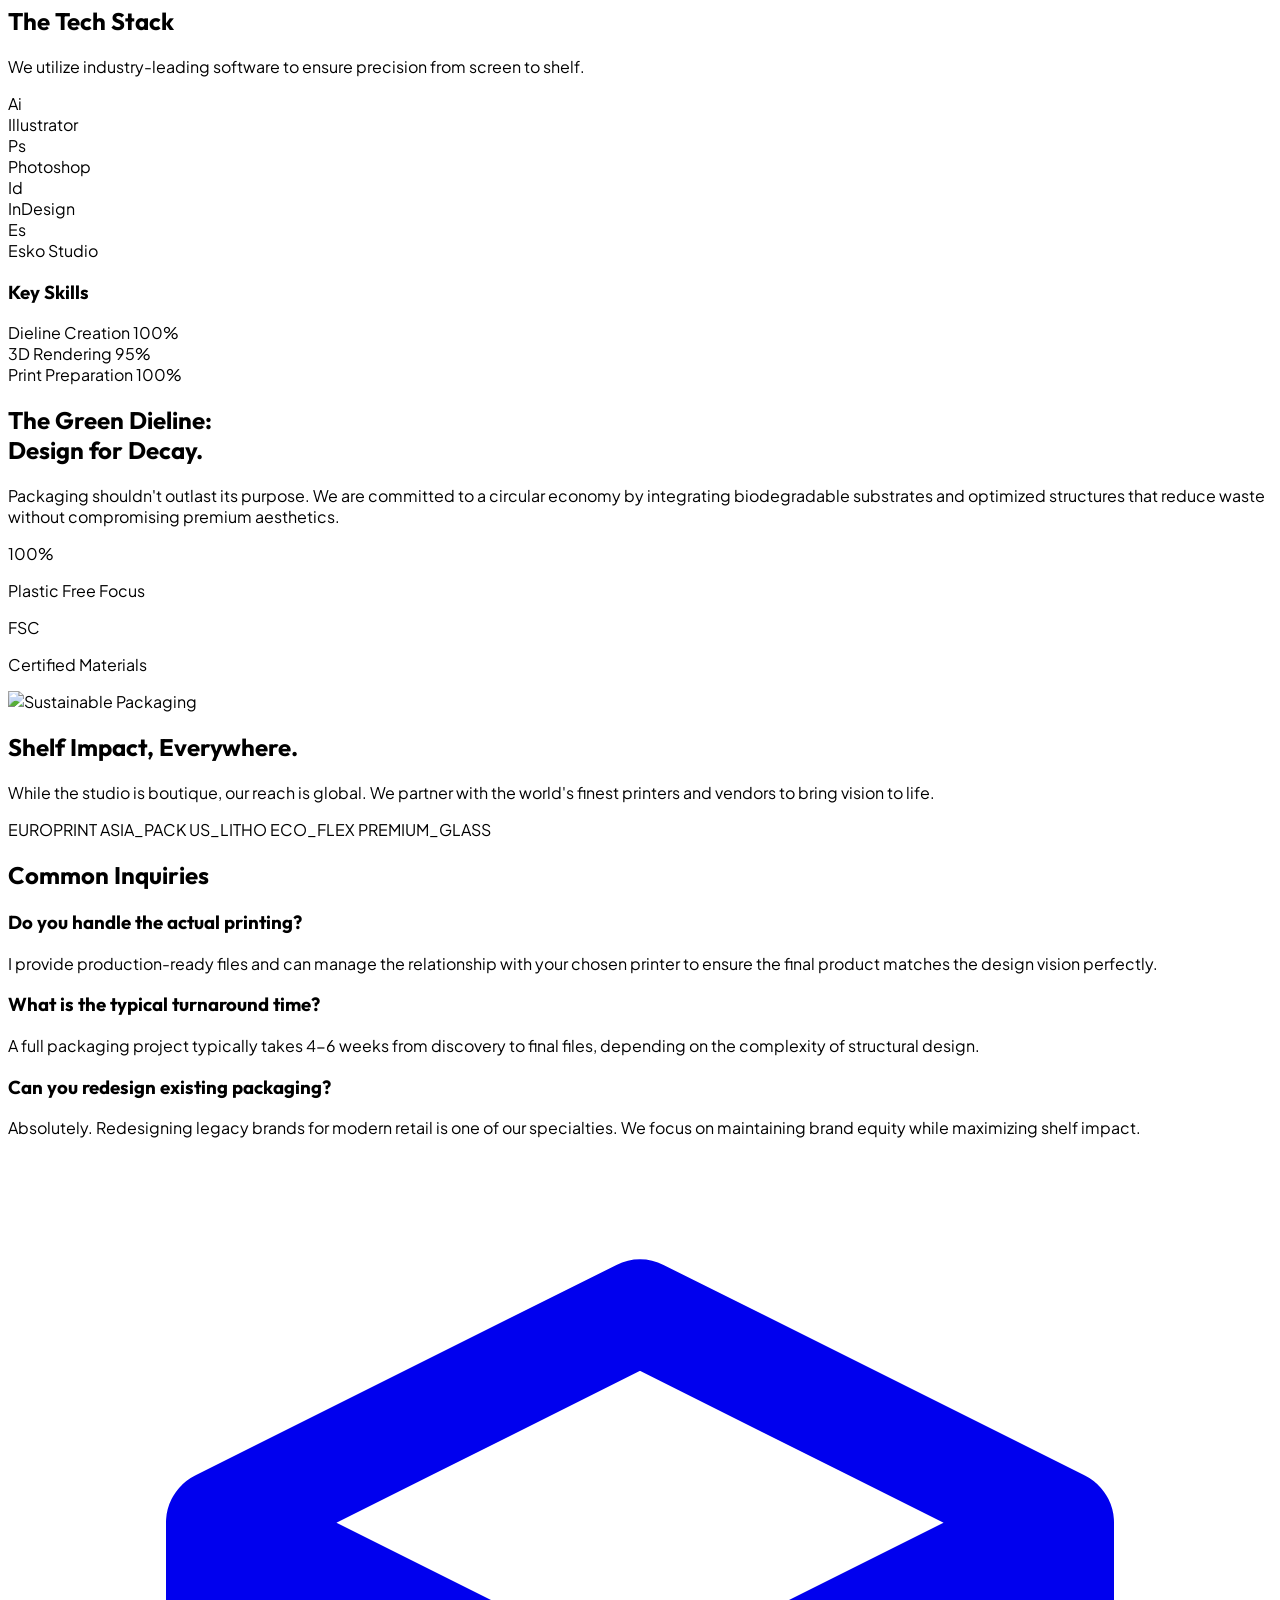
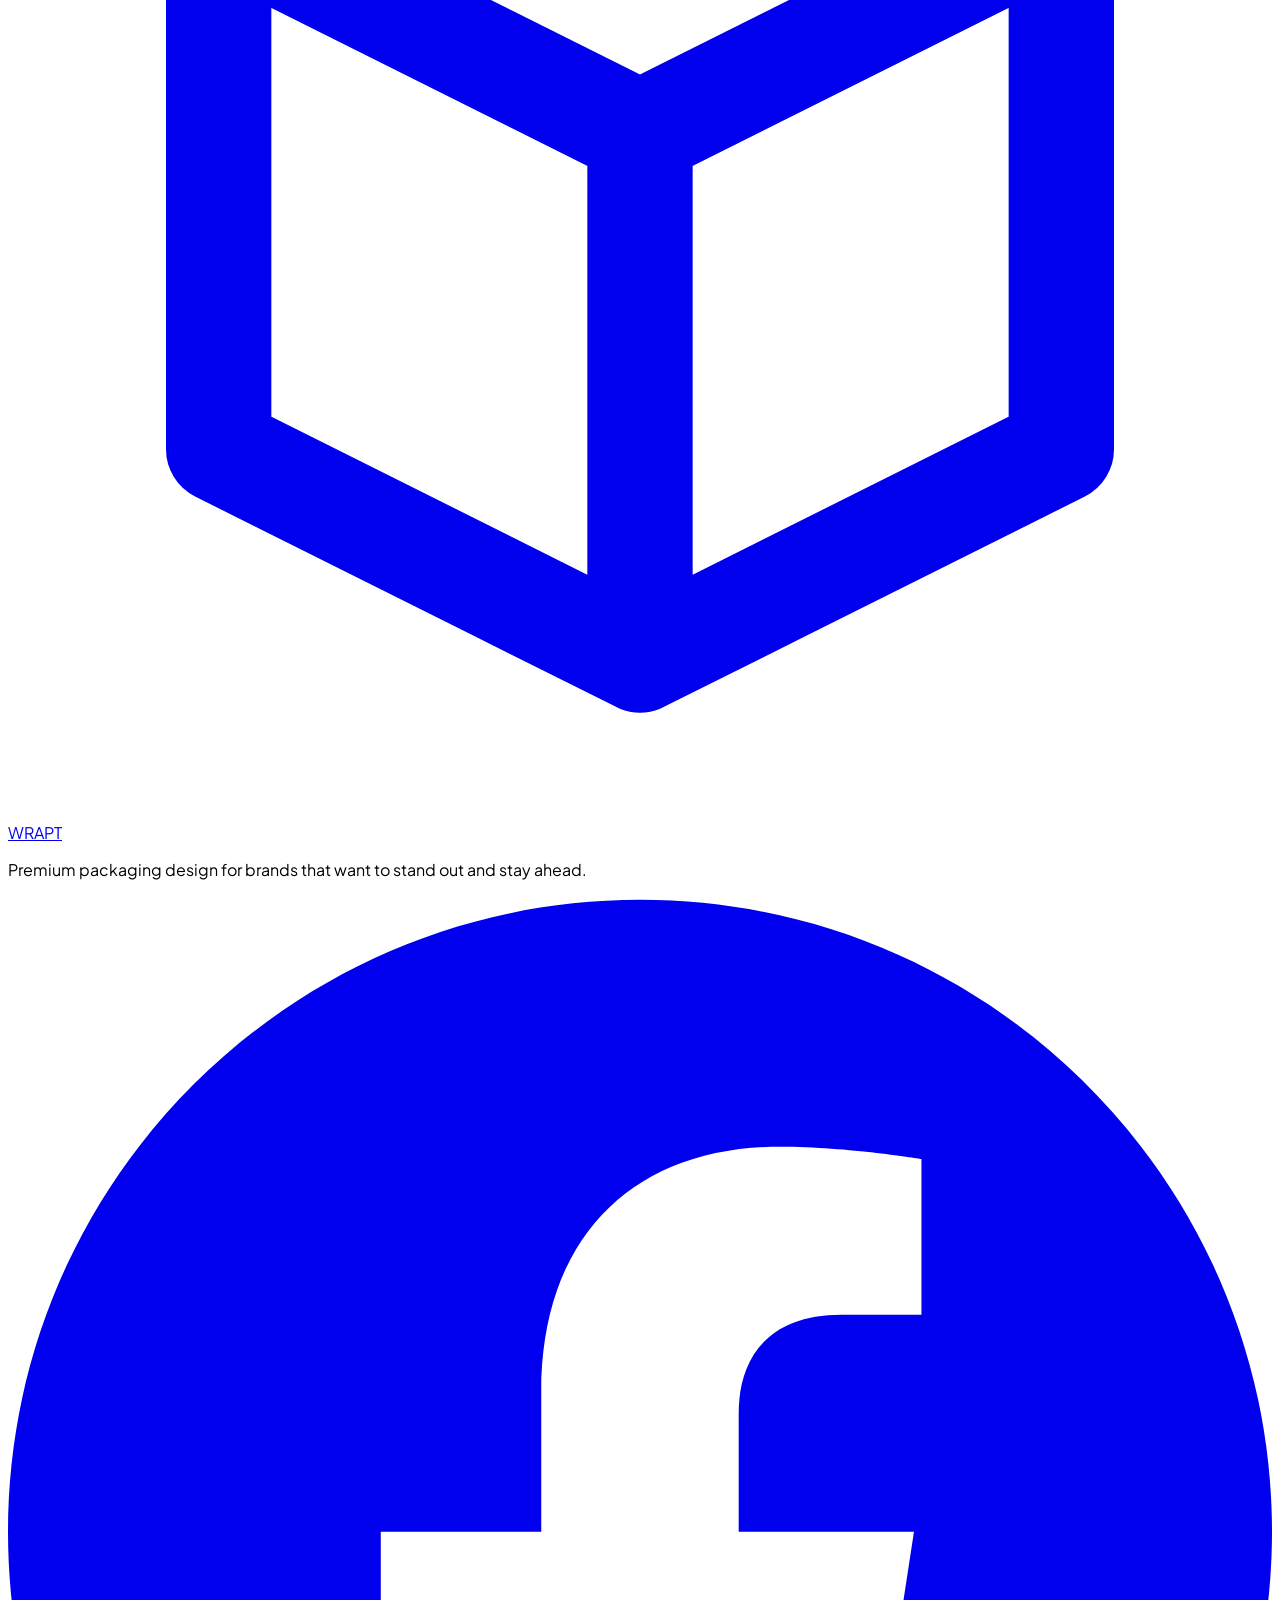
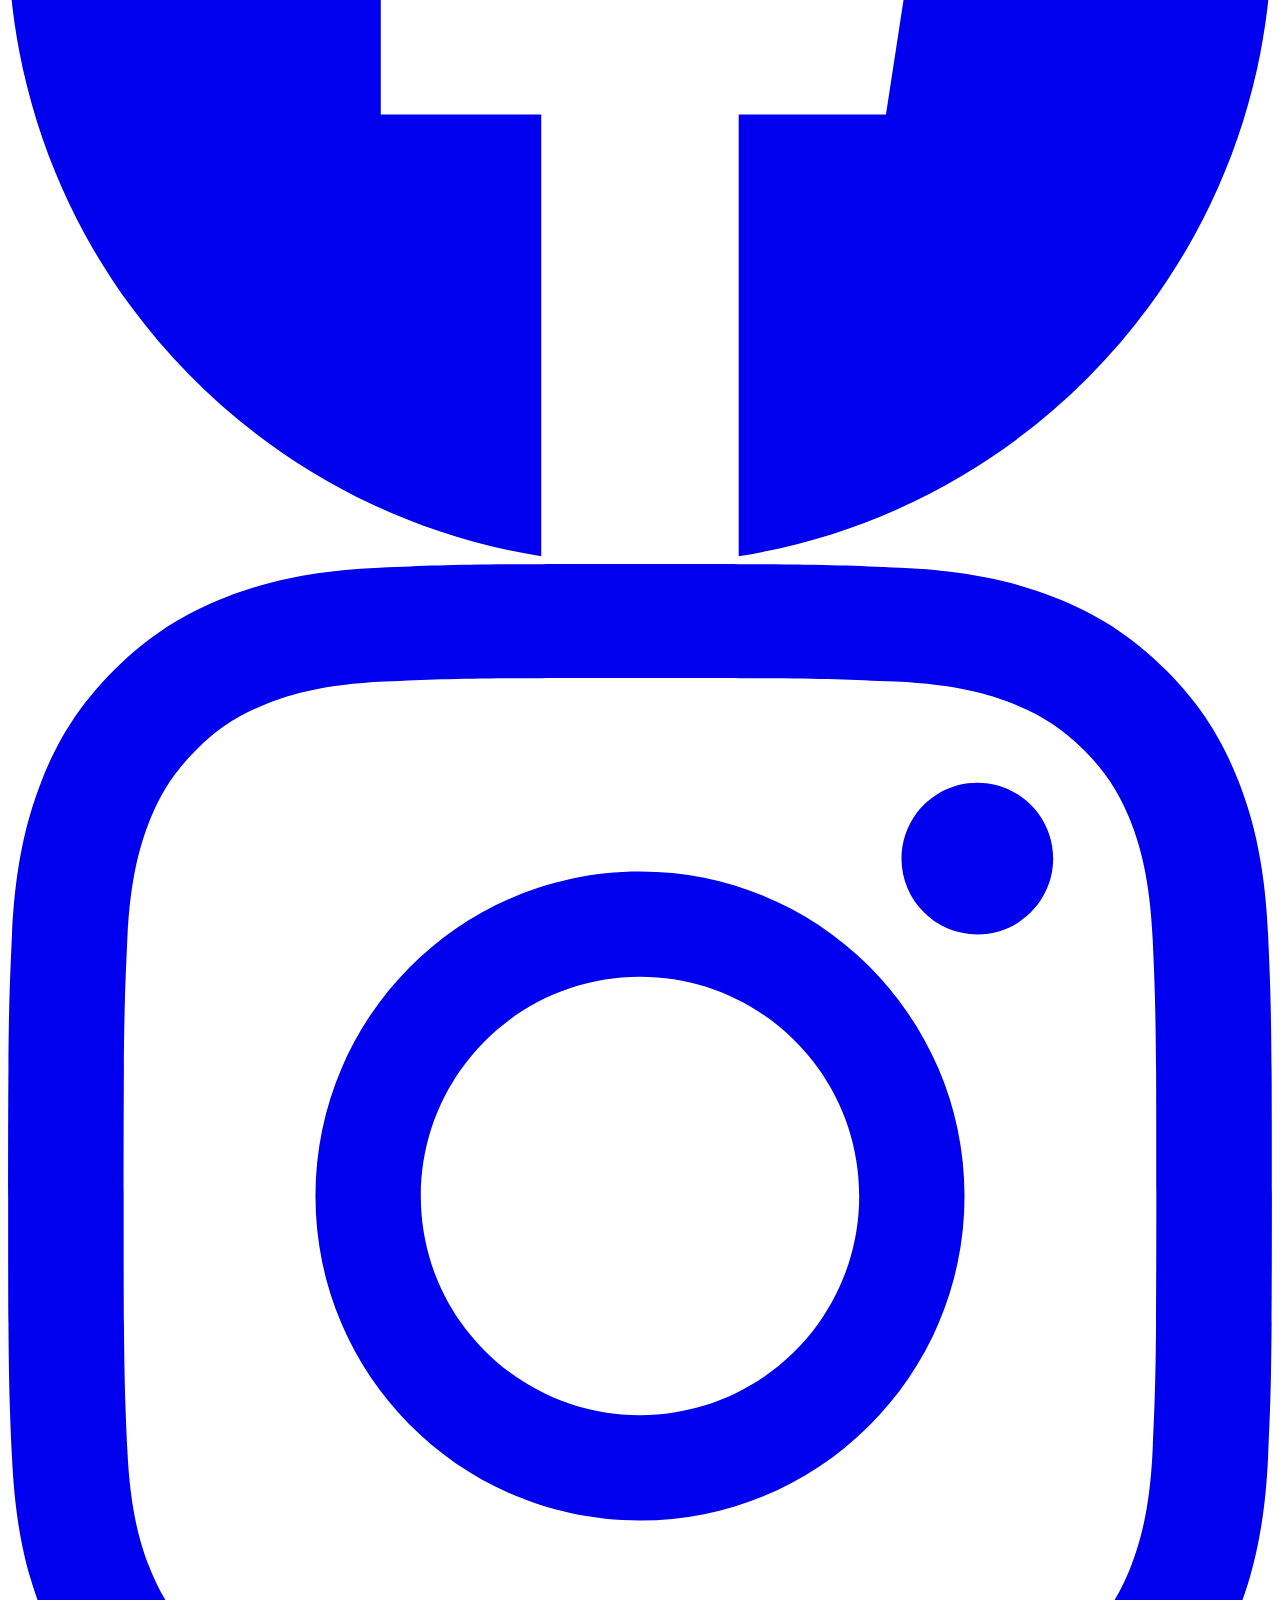
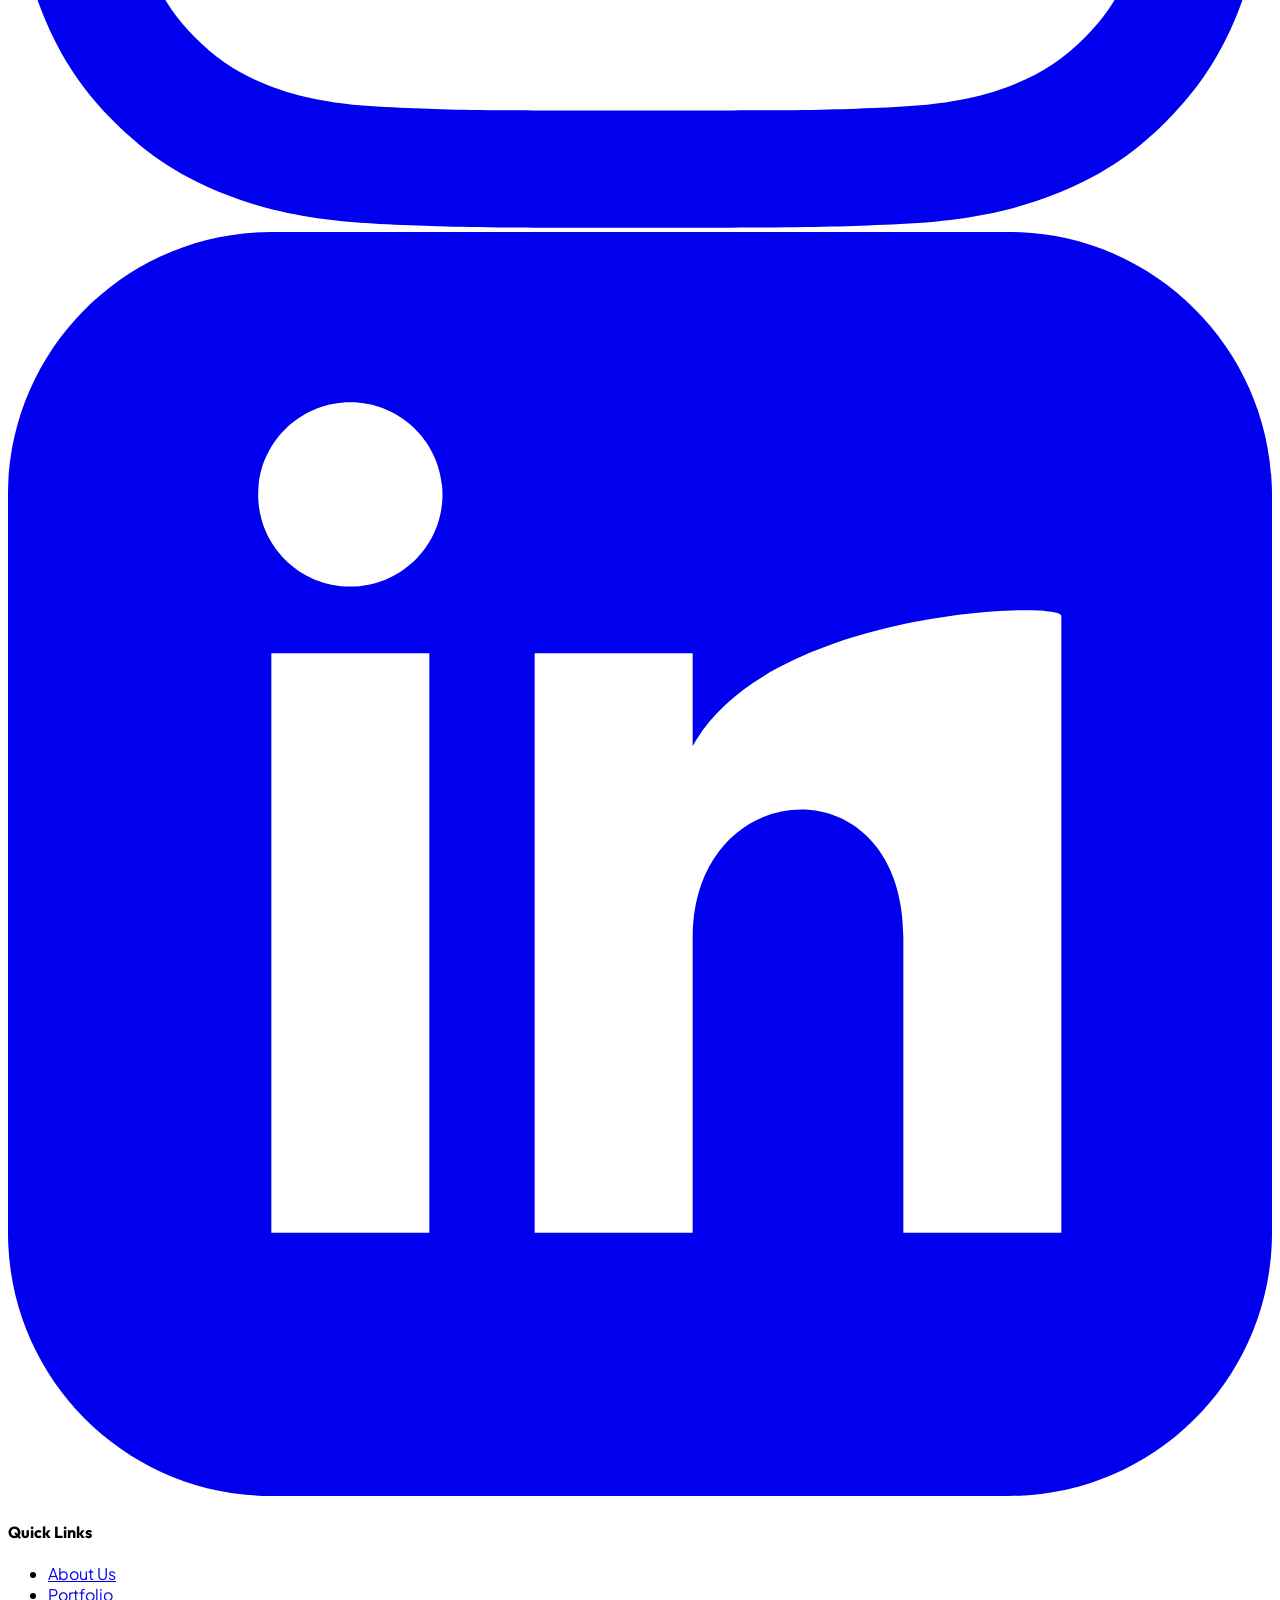
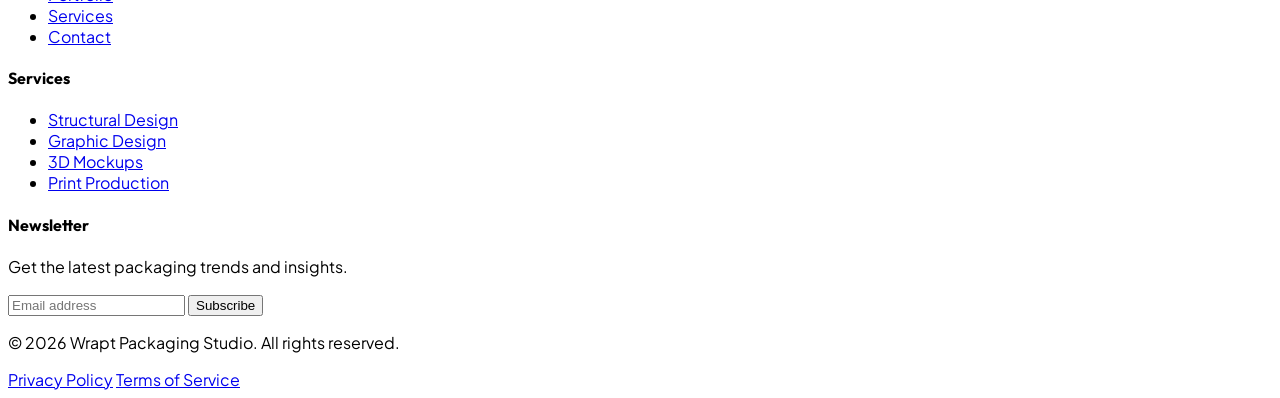
==== commit b4ef760d: "dashboard" ====
--- a/about.html
+++ b/about.html
@@ -69,56 +69,72 @@
 
                     <!-- Mobile Toggle -->
                     <div class="lg:hidden flex items-center space-x-4">
-                        <button onclick="toggleMobileMenu()" class="p-2 text-slate-900 dark:text-white"><svg class="w-8 h-8" fill="none" stroke="currentColor" viewBox="0 0 24 24"><path stroke-linecap="round" stroke-linejoin="round" stroke-width="2" d="M4 6h16M4 12h16m-7 6h7" /></svg></button>
-                    </div>
-                </div>
-            </div>
-        </div>
-
-        <!-- Fixed Mobile Utilities -->
-        <div class="lg:hidden fixed top-4 right-20 z-[60] flex items-center space-x-2 rtl:space-x-reverse">
-            <button onclick="toggleTheme()" class="w-10 h-10 flex items-center justify-center rounded-xl bg-white/80 dark:bg-dark/80 backdrop-blur-md border border-slate-200 dark:border-white/10 shadow-lg transition-all active:scale-95" title="Toggle Theme">
-                <svg class="w-5 h-5 dark:hidden" fill="currentColor" viewBox="0 0 20 20"><path d="M17.293 13.293A8 8 0 016.707 2.707a8.001 8.001 0 1010.586 10.586z"></path></svg>
-                <svg class="w-5 h-5 hidden dark:block text-primary" fill="currentColor" viewBox="0 0 20 20"><path d="M10 2a1 1 0 011 1v1a1 1 0 11-2 0V3a1 1 0 011-1zm4 8a4 4 0 11-8 0 4 4 0 018 0zm-.464 4.95l.707.707a1 1 0 001.414-1.414l-.707-.707a1 1 0 00-1.414 1.414zm2.12-10.607a1 1 0 010 1.414l-.706.707a1 1 0 11-1.414-1.414l.707-.707a1 1 0 011.414 0zM17 11a1 1 0 100-2h-1a1 1 0 100 2h1zm-7 4a1 1 0 011 1v1a1 1 0 11-2 0v-1a1 1 0 011-1zM5.05 6.464A1 1 0 106.465 5.05l-.708-.707a1 1 0 00-1.414 1.414l.707.707zm1.414 8.486l-.707.707a1 1 0 01-1.414-1.414l.707-.707a1 1 0 011.414 1.414zM4 11a1 1 0 100-2H3a1 1 0 000 2h1z" fill-rule="evenodd" clip-rule="evenodd"></path></svg>
-            </button>
-            <button onclick="toggleRTL()" class="w-10 h-10 flex items-center justify-center rounded-xl bg-white/80 dark:bg-dark/80 backdrop-blur-md border border-slate-200 dark:border-white/10 shadow-lg text-[10px] font-black uppercase transition-all active:scale-95" title="Toggle RTL">RTL</button>
-        </div>
-        <div id="mobile-menu" class="hidden lg:hidden bg-white dark:bg-dark-soft border-b border-slate-200 dark:border-white/10">
-            <div class="px-4 py-6 space-y-4 text-center">
-                <a href="index.html" class="block">Home 1</a>
-                <a href="home-2.html" class="block">Home 2</a>
-                <a href="about.html" class="block text-primary">About</a>
-                <a href="portfolio.html" class="block">Portfolio</a>
-                <a href="services.html" class="block">Services</a>
-                <a href="contact.html" class="block">Contact</a>
-                <a href="dashboard.html" class="block">Dashboard</a>
+                        <button onclick="toggleMobileMenu()" class="p-2 text-slate-900 dark:text-white"><svg class="w-8 h-8" fill="none" stroke="currentColor" viewBox="0 0 24 24"><path stroke-linecap="round" stroke-linejoin="round" stroke-width="2" d="M4 6h16M4 12h16M4 18h16" /></svg></button>
+                    </div>
+                </div>
+            </div>
+        </div>
+
+        <div id="mobile-menu"
+            class="hidden lg:hidden bg-white dark:bg-dark-soft border-b border-slate-200 dark:border-white/10 animate-fade-in-down">
+            <div class="px-4 pt-2 pb-6 space-y-1">
+                <a href="index.html" class="block px-3 py-4 text-base font-medium hover:text-primary transition-colors">Home 1</a>
+                <a href="home-2.html"
+                    class="block px-3 py-4 text-base font-medium hover:text-primary transition-colors">Home 2</a>
+                <a href="about.html"
+                    class="block px-3 py-4 text-base font-semibold text-primary">About</a>
+                <a href="portfolio.html"
+                    class="block px-3 py-4 text-base font-medium hover:text-primary transition-colors">Portfolio</a>
+                <a href="services.html"
+                    class="block px-3 py-4 text-base font-medium hover:text-primary transition-colors">Services</a>
+                <a href="contact.html"
+                    class="block px-3 py-4 text-base font-medium hover:text-primary transition-colors">Contact</a>
+                <a href="dashboard.html"
+                    class="block px-3 py-4 text-base font-medium hover:text-primary transition-colors">Dashboard</a>
+                
+                <div class="pt-6 flex flex-col space-y-4">
+                    <a href="signup.html" class="text-center py-4 bg-primary text-white rounded-xl font-bold text-base">Sign Up</a>
+                    
+                    <!-- Mobile Utilities Row -->
+                    <div class="flex items-center justify-between pt-4 border-t border-slate-100 dark:border-white/5">
+                        <span class="text-sm font-bold text-slate-500 uppercase tracking-widest">Settings</span>
+                        <div class="flex items-center space-x-3">
+                            <button onclick="toggleTheme()" class="w-12 h-12 flex items-center justify-center rounded-xl bg-slate-100 dark:bg-white/5 text-slate-600 dark:text-slate-400" title="Toggle Theme">
+                                <svg class="w-6 h-6 dark:hidden" fill="currentColor" viewBox="0 0 20 20"><path d="M17.293 13.293A8 8 0 016.707 2.707a8.001 8.001 0 1010.586 10.586z"></path></svg>
+                                <svg class="w-6 h-6 hidden dark:block text-primary" fill="currentColor" viewBox="0 0 20 20"><path d="M10 2a1 1 0 011 1v1a1 1 0 11-2 0V3a1 1 0 011-1zm4 8a4 4 0 11-8 0 4 4 0 018 0zm-.464 4.95l.707.707a1 1 0 001.414-1.414l-.707-.707a1 1 0 00-1.414 1.414zm2.12-10.607a1 1 0 010 1.414l-.706.707a1 1 0 11-1.414-1.414l.707-.707a1 1 0 011.414 0zM17 11a1 1 0 100-2h-1a1 1 0 100 2h1zm-7 4a1 1 0 011 1v1a1 1 0 11-2 0v-1a1 1 0 011-1zM5.05 6.464A1 1 0 106.465 5.05l-.708-.707a1 1 0 00-1.414 1.414l.707.707zm1.414 8.486l-.707.707a1 1 0 01-1.414-1.414l.707-.707a1 1 0 011.414 1.414zM4 11a1 1 0 100-2H3a1 1 0 000 2h1z" fill-rule="evenodd" clip-rule="evenodd"></path></svg>
+                            </button>
+                            <button onclick="toggleRTL()" class="w-12 h-12 flex items-center justify-center rounded-xl bg-slate-100 dark:bg-white/5 text-xs font-black uppercase" title="Toggle RTL">RTL</button>
+                        </div>
+                    </div>
+                </div>
             </div>
         </div>
     </nav>
 
-    <!-- Designer Intro -->
-    <section class="pt-32 pb-20 overflow-hidden">
-        <div class="max-w-7xl mx-auto px-4 lg:px-8">
-            <div class="grid lg:grid-cols-2 gap-16 items-center">
-                <div class="reveal">
-                    <h1 class="text-5xl lg:text-7xl font-display font-black mb-8 leading-tight">I Design <br>The <span class="text-primary">First Impression.</span></h1>
-                    <p class="text-lg lg:text-xl text-slate-600 dark:text-slate-400 mb-8 leading-relaxed">I'm Alex Wrapt, a freelance packaging designer specializing in consumer packaged goods (CPG). With over 10 years of experience, I've helped brands from local coffee roasters to global beauty labels win the shelf impact game.</p>
-                    <p class="text-lg lg:text-xl text-slate-600 dark:text-slate-400 mb-10 leading-relaxed">My philosophy is simple: packaging should be a silent salesman. It must protect, present, and persuade within three seconds of a customer's gaze.</p>
-                    <div class="flex items-center space-x-12 mb-10 rtl:space-x-reverse">
-                        <div>
-                            <div class="text-4xl lg:text-5xl font-black text-primary">150+</div>
-                            <div class="text-[10px] font-black uppercase tracking-widest text-slate-500 mt-2">Brands Launched</div>
-                        </div>
-                        <div class="w-px h-12 bg-slate-200 dark:bg-white/10"></div>
-                        <div>
-                            <div class="text-4xl lg:text-5xl font-black text-secondary">12</div>
-                            <div class="text-[10px] font-black uppercase tracking-widest text-slate-500 mt-2">Design Awards</div>
-                        </div>
-                    </div>
-                </div>
-                <div class="relative reveal delay-200">
-                    <div class="absolute -inset-10 bg-primary/20 rounded-full blur-[120px] -z-10 animate-pulse"></div>
-                    <img src="studio_packaging_designer_hero_1778308596242.png" alt="Wrapt Design Studio" class="w-full rounded-[3rem] lg:rounded-[5rem] shadow-[0_50px_100px_-20px_rgba(255,77,0,0.3)] object-cover h-[400px] lg:h-[600px]">
+    <!-- Designer Intro Hero -->
+    <section class="hero-full-bleed pt-32 pb-20 lg:pt-48 lg:pb-32">
+        <div class="hero-bg-container">
+            <img src="studio_packaging_designer_hero_1778308596242.png" alt="Wrapt Design Studio Background">
+            <div class="hero-overlay"></div>
+        </div>
+
+        <div class="hero-content-centered">
+            <div class="reveal">
+                <h1 class="text-5xl lg:text-7xl font-display font-black mb-8 leading-tight text-white">I Design <br>The <span class="text-primary">First Impression.</span></h1>
+                <p class="text-lg lg:text-xl text-slate-200 mb-8 leading-relaxed max-w-3xl mx-auto">I'm Alex Wrapt, a freelance packaging designer specializing in consumer packaged goods (CPG). With over 10 years of experience, I've helped brands from local coffee roasters to global beauty labels win the shelf impact game.</p>
+                <div class="flex items-center justify-center space-x-12 mb-10 rtl:space-x-reverse">
+                    <div>
+                        <div class="text-4xl lg:text-5xl font-black text-primary">150+</div>
+                        <div class="text-[10px] font-black uppercase tracking-widest text-slate-300 mt-2">Brands Launched</div>
+                    </div>
+                    <div class="w-px h-12 bg-white/20"></div>
+                    <div>
+                        <div class="text-4xl lg:text-5xl font-black text-secondary">12</div>
+                        <div class="text-[10px] font-black uppercase tracking-widest text-slate-300 mt-2">Design Awards</div>
+                    </div>
+                </div>
+                <div class="flex justify-center">
+                    <a href="portfolio.html" class="px-8 py-4 bg-primary text-white rounded-full font-bold btn-cta">See My Work</a>
                 </div>
             </div>
         </div>
@@ -133,22 +149,22 @@
             </div>
 
             <div class="grid md:grid-cols-2 lg:grid-cols-3 gap-12">
-                <div class="p-10 bg-white dark:bg-dark rounded-3xl shadow-sm reveal">
-                    <div class="w-16 h-16 bg-primary/10 text-primary rounded-2xl flex items-center justify-center mb-8">
+                <div class="p-10 bg-white dark:bg-dark rounded-3xl shadow-sm reveal text-center flex flex-col items-center">
+                    <div class="w-16 h-16 bg-primary/10 text-primary rounded-2xl flex items-center justify-center mb-8 mx-auto">
                         <svg class="w-8 h-8" fill="none" stroke="currentColor" viewBox="0 0 24 24"><path stroke-linecap="round" stroke-linejoin="round" stroke-width="2" d="M9.663 17h4.673M12 3v1m6.364 1.636l-.707.707M21 12h-1M4 12H3m3.343-5.657l-.707-.707m2.828 9.9a5 5 0 117.072 0l-.548.547A3.374 3.374 0 0014 18.469V19a2 2 0 11-4 0v-.531c0-.895-.356-1.754-.988-2.386l-.548-.547z" /></svg>
                     </div>
                     <h3 class="text-xl font-bold mb-4">Strategy First</h3>
                     <p class="text-slate-500 text-sm leading-relaxed">We start by analyzing the shelf. Who are the competitors? What are the target demographics? We design with a plan, not just a palette.</p>
                 </div>
-                <div class="p-10 bg-white dark:bg-dark rounded-3xl shadow-sm reveal delay-100">
-                    <div class="w-16 h-16 bg-secondary/10 text-secondary rounded-2xl flex items-center justify-center mb-8">
+                <div class="p-10 bg-white dark:bg-dark rounded-3xl shadow-sm reveal delay-100 text-center flex flex-col items-center">
+                    <div class="w-16 h-16 bg-secondary/10 text-secondary rounded-2xl flex items-center justify-center mb-8 mx-auto">
                         <svg class="w-8 h-8" fill="none" stroke="currentColor" viewBox="0 0 24 24"><path stroke-linecap="round" stroke-linejoin="round" stroke-width="2" d="M15.232 5.232l3.536 3.536m-2.036-5.036a2.5 2.5 0 113.536 3.536L6.5 21.036H3v-3.572L16.732 3.732z" /></svg>
                     </div>
                     <h3 class="text-xl font-bold mb-4">Structural Engineering</h3>
                     <p class="text-slate-500 text-sm leading-relaxed">Before the graphics, we build the house. Custom dielines, material testing, and unboxing prototypes ensure functionality and sustainability.</p>
                 </div>
-                <div class="p-10 bg-white dark:bg-dark rounded-3xl shadow-sm reveal delay-200">
-                    <div class="w-16 h-16 bg-accent/10 text-accent rounded-2xl flex items-center justify-center mb-8">
+                <div class="p-10 bg-white dark:bg-dark rounded-3xl shadow-sm reveal delay-200 text-center flex flex-col items-center">
+                    <div class="w-16 h-16 bg-accent/10 text-accent rounded-2xl flex items-center justify-center mb-8 mx-auto">
                         <svg class="w-8 h-8" fill="none" stroke="currentColor" viewBox="0 0 24 24"><path stroke-linecap="round" stroke-linejoin="round" stroke-width="2" d="M7 21a4 4 0 01-4-4V5a2 2 0 012-2h4a2 2 0 012 2v12a4 4 0 01-4 4zm0 0h12a2 2 0 002-2v-4a2 2 0 00-2-2h-2.343M11 7.343l1.172-1.172a4 4 0 115.656 5.656l-1.172 1.172" /></svg>
                     </div>
                     <h3 class="text-xl font-bold mb-4">Visual Storytelling</h3>
@@ -310,7 +326,7 @@
                             class="w-10 h-10 bg-white/5 rounded-full flex items-center justify-center hover:bg-primary transition-colors">
                             <svg class="w-5 h-5" fill="currentColor" viewBox="0 0 24 24">
                                 <path
-                                    d="M22,7H15V5h7V7z M12.44,14.5c0.06,1.41,1.25,2.52,2.72,2.52c1.24,0,2.11-0.6,2.48-1.58h2.32c-0.52,2.26-2.53,3.56-4.8,3.56c-3.1,0-5.16-2.1-5.16-5.5s2.06-5.5,5.16-5.5c2.31,0,4.25,1.26,4.79,3.52h-2.31c-0.38-0.99-1.25-1.54-2.48-1.54c-1.47,0-2.66,1.11-2.72,2.52h5.02v0.48h-5.02V14.5z M12.5,13.5h4.9c-0.11-1.18-1.05-2.02-2.45-2.02C13.55,11.48,12.61,12.32,12.5,13.5z M2.5,11h3c1.5,0,2.5-0.5,2.5-2s-1-2-2.5-2h-3V11z M2.5,13v4h3.5c1.5,0,2.5-0.5,2.5-2s-1-2-2.5-2H2.5z M0,5h6c2.5,0,4.5,1.5,4.5,3.5c0,1.2-0.5,2.1-1.4,2.8c0.9,0.7,1.4,1.6,1.4,2.8c0,2-2,3.5-4.5,3.5H0V5z" />
+                                    d="M24 12.073c0-6.627-5.373-12-12-12s-12 5.373-12 12c0 5.99 4.388 10.954 10.125 11.854v-8.385H7.078v-3.47h3.047V9.43c0-3.007 1.792-4.669 4.533-4.669 1.312 0 2.686.235 2.686.235v2.953H15.83c-1.491 0-1.956.925-1.956 1.874v2.25h3.328l-.532 3.47h-2.796v8.385C19.612 23.027 24 18.062 24 12.073z" />
                             </svg>
                         </a>
                         <a href="#"
--- a/css/style.css
+++ b/css/style.css
@@ -110,6 +110,46 @@
     filter: brightness(1.1);
 }
 
+/* Hero Utilities */
+.hero-full-bleed {
+    position: relative;
+    width: 100%;
+    min-height: 80vh;
+    display: flex;
+    align-items: center;
+    justify-content: center;
+    overflow: hidden;
+}
+
+.hero-bg-container {
+    position: absolute;
+    inset: 0;
+    z-index: 0;
+}
+
+.hero-bg-container img {
+    width: 100%;
+    height: 100%;
+    object-fit: cover;
+}
+
+.hero-overlay {
+    position: absolute;
+    inset: 0;
+    background: linear-gradient(to bottom, rgba(18, 18, 18, 0.7), rgba(18, 18, 18, 0.5), rgba(18, 18, 18, 0.7));
+    backdrop-blur: 2px;
+}
+
+.hero-content-centered {
+    position: relative;
+    z-index: 10;
+    text-align: center;
+    width: 100%;
+    max-width: 1000px;
+    margin: 0 auto;
+    padding: 0 1.5rem;
+}
+
 /* RTL Specifics */
 [dir="rtl"] .ml-auto { margin-right: auto; margin-left: 0; }
 [dir="rtl"] .mr-auto { margin-left: auto; margin-right: 0; }
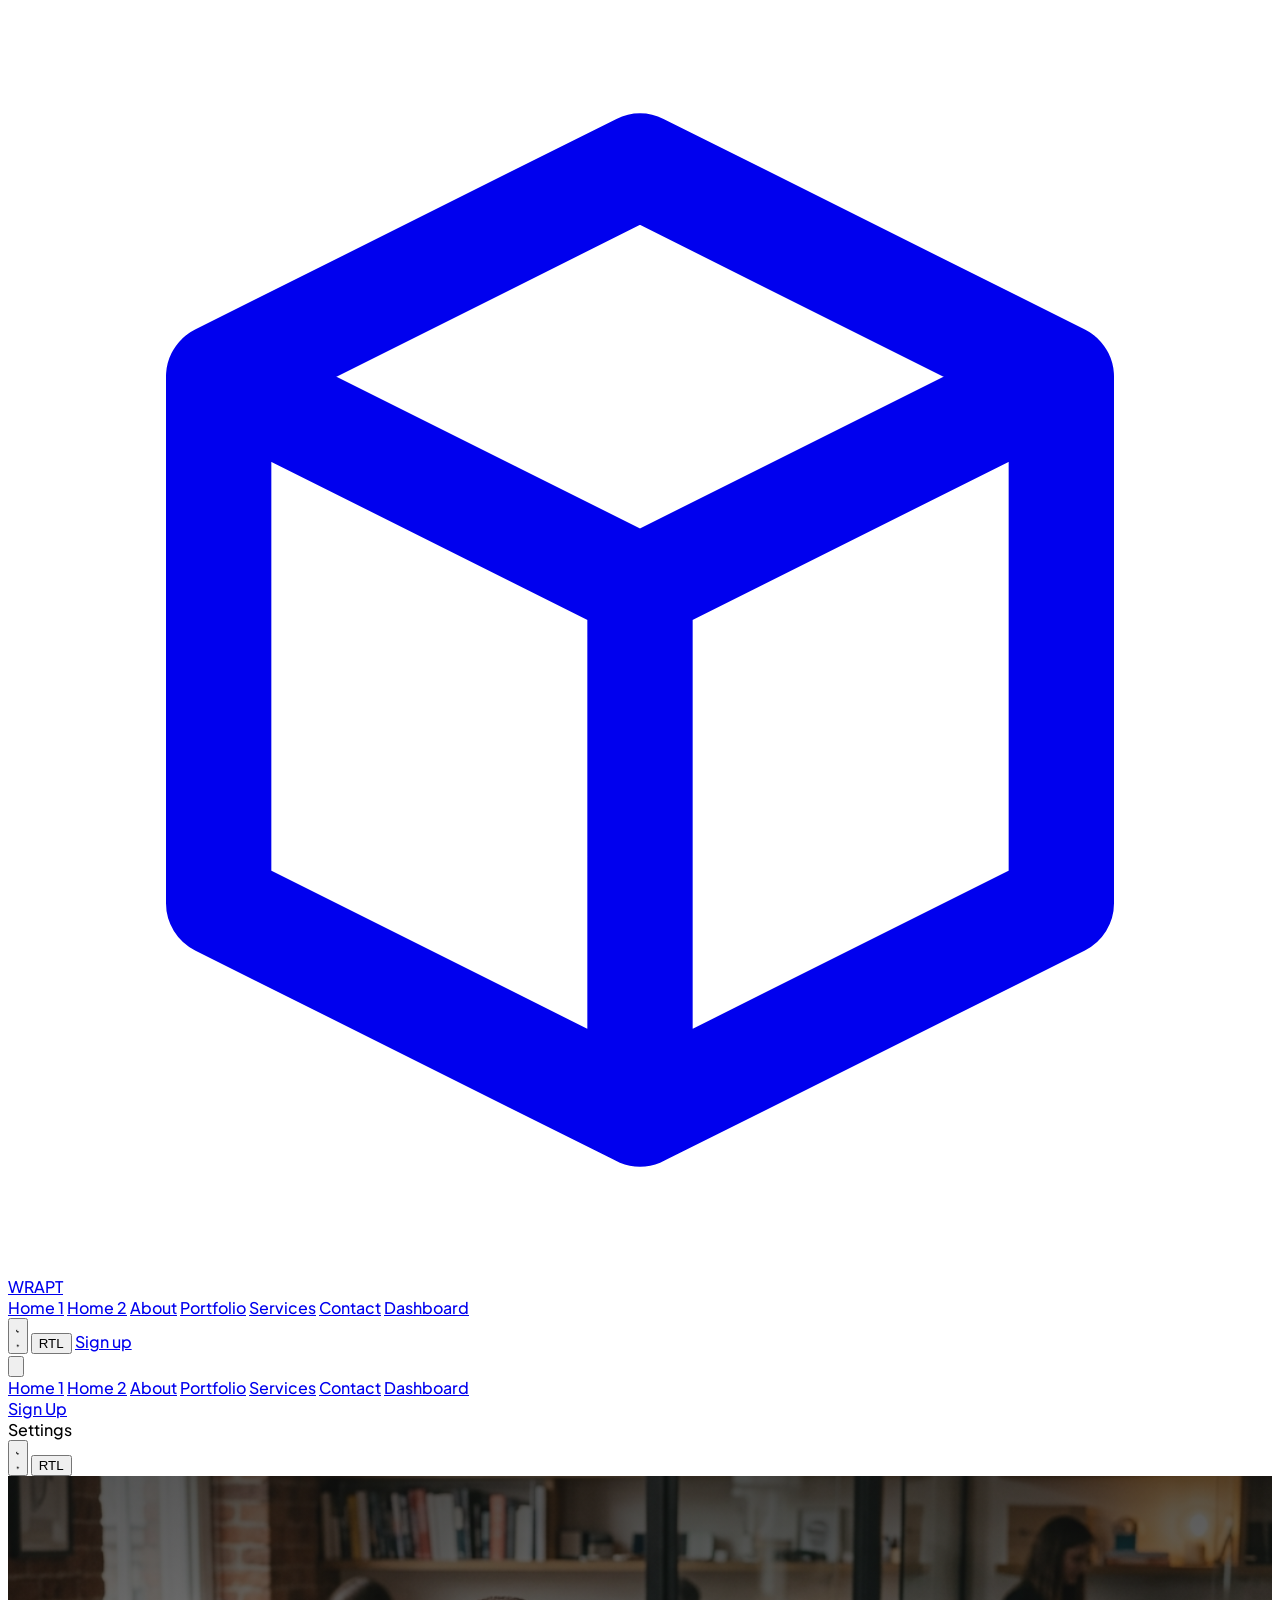
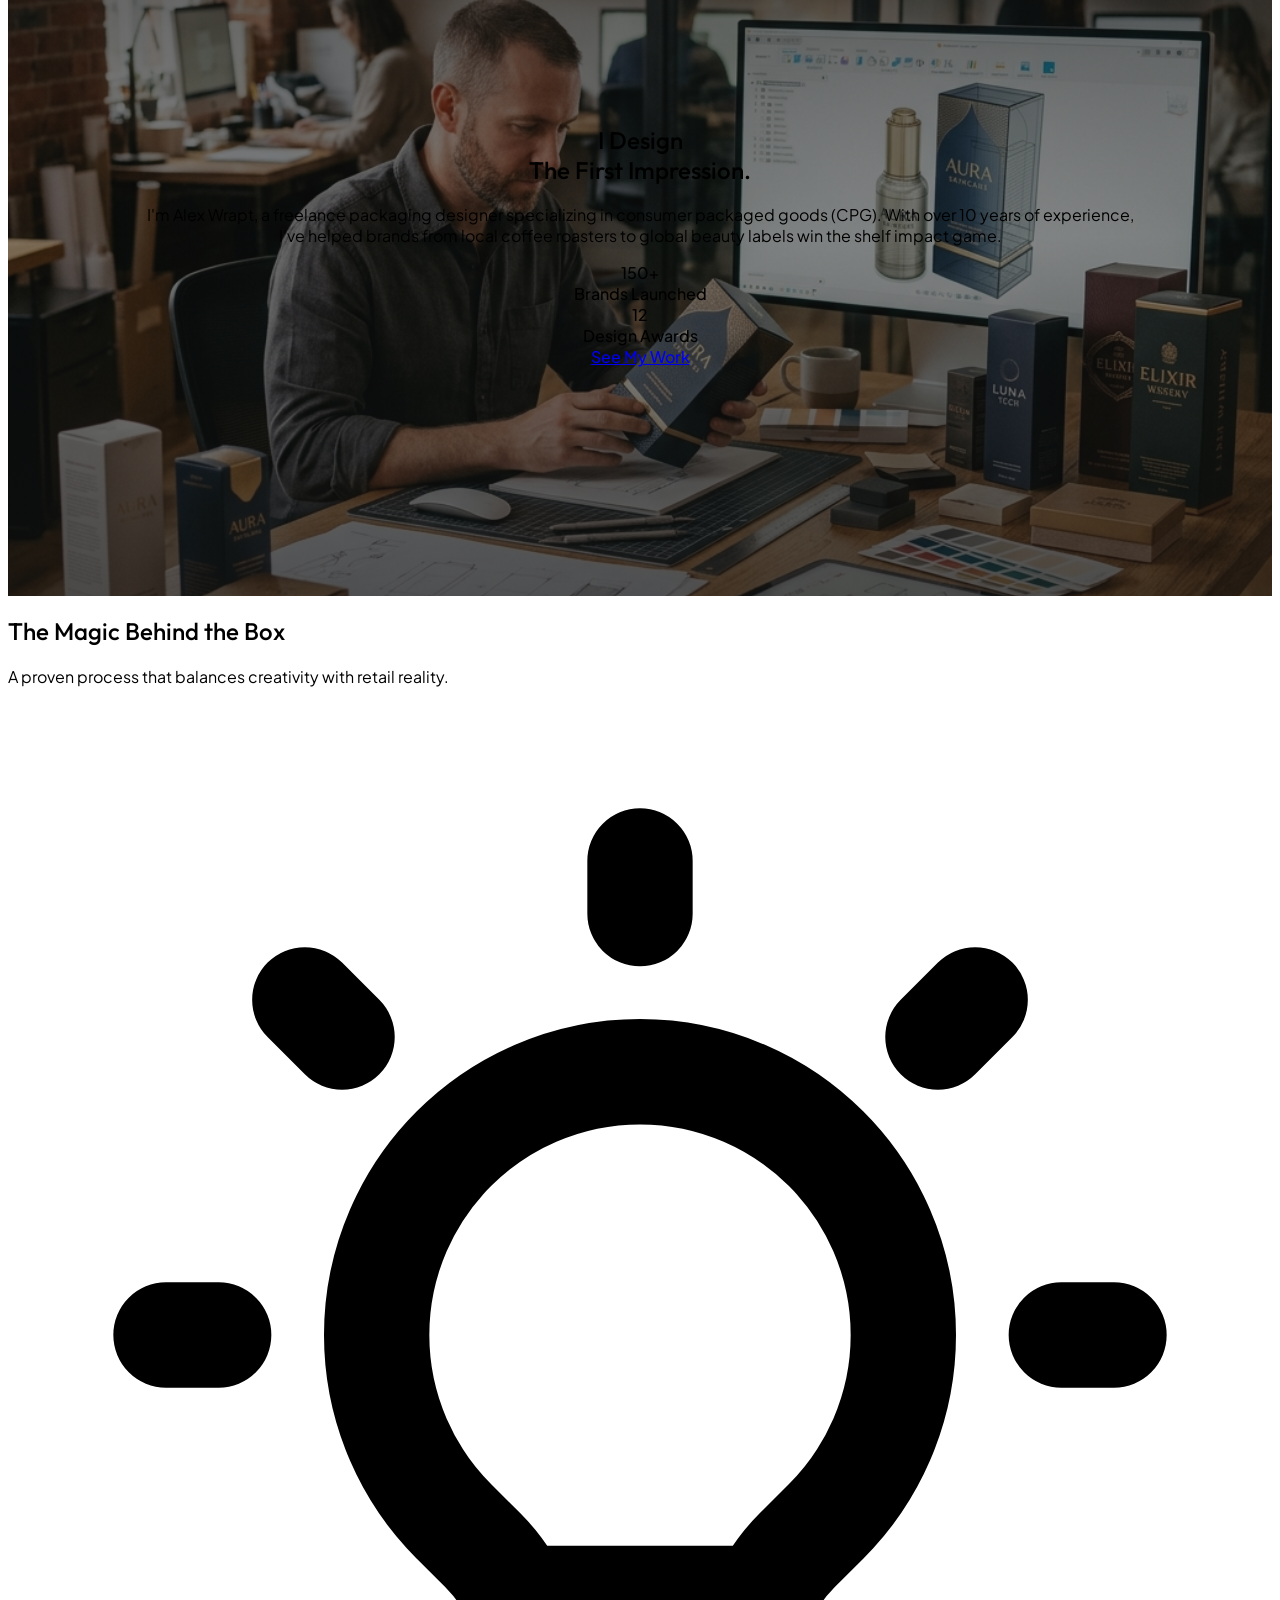
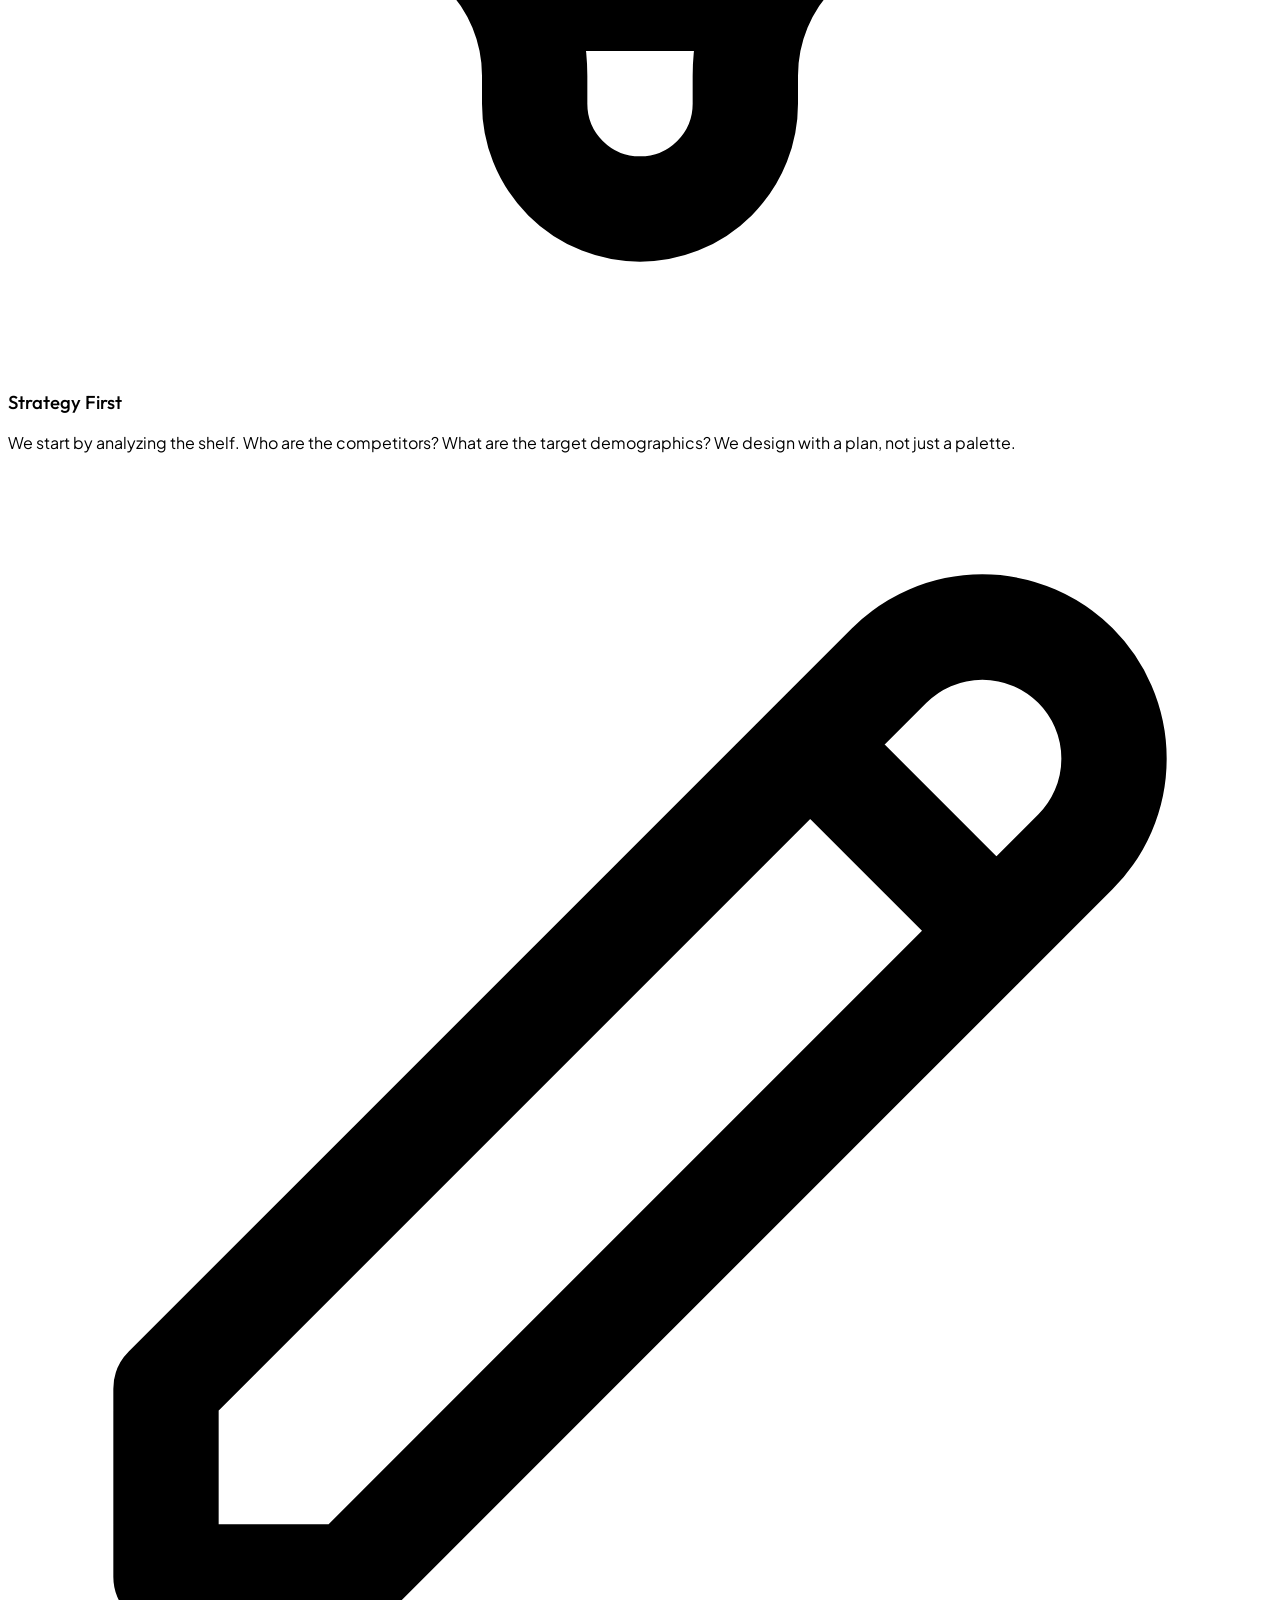
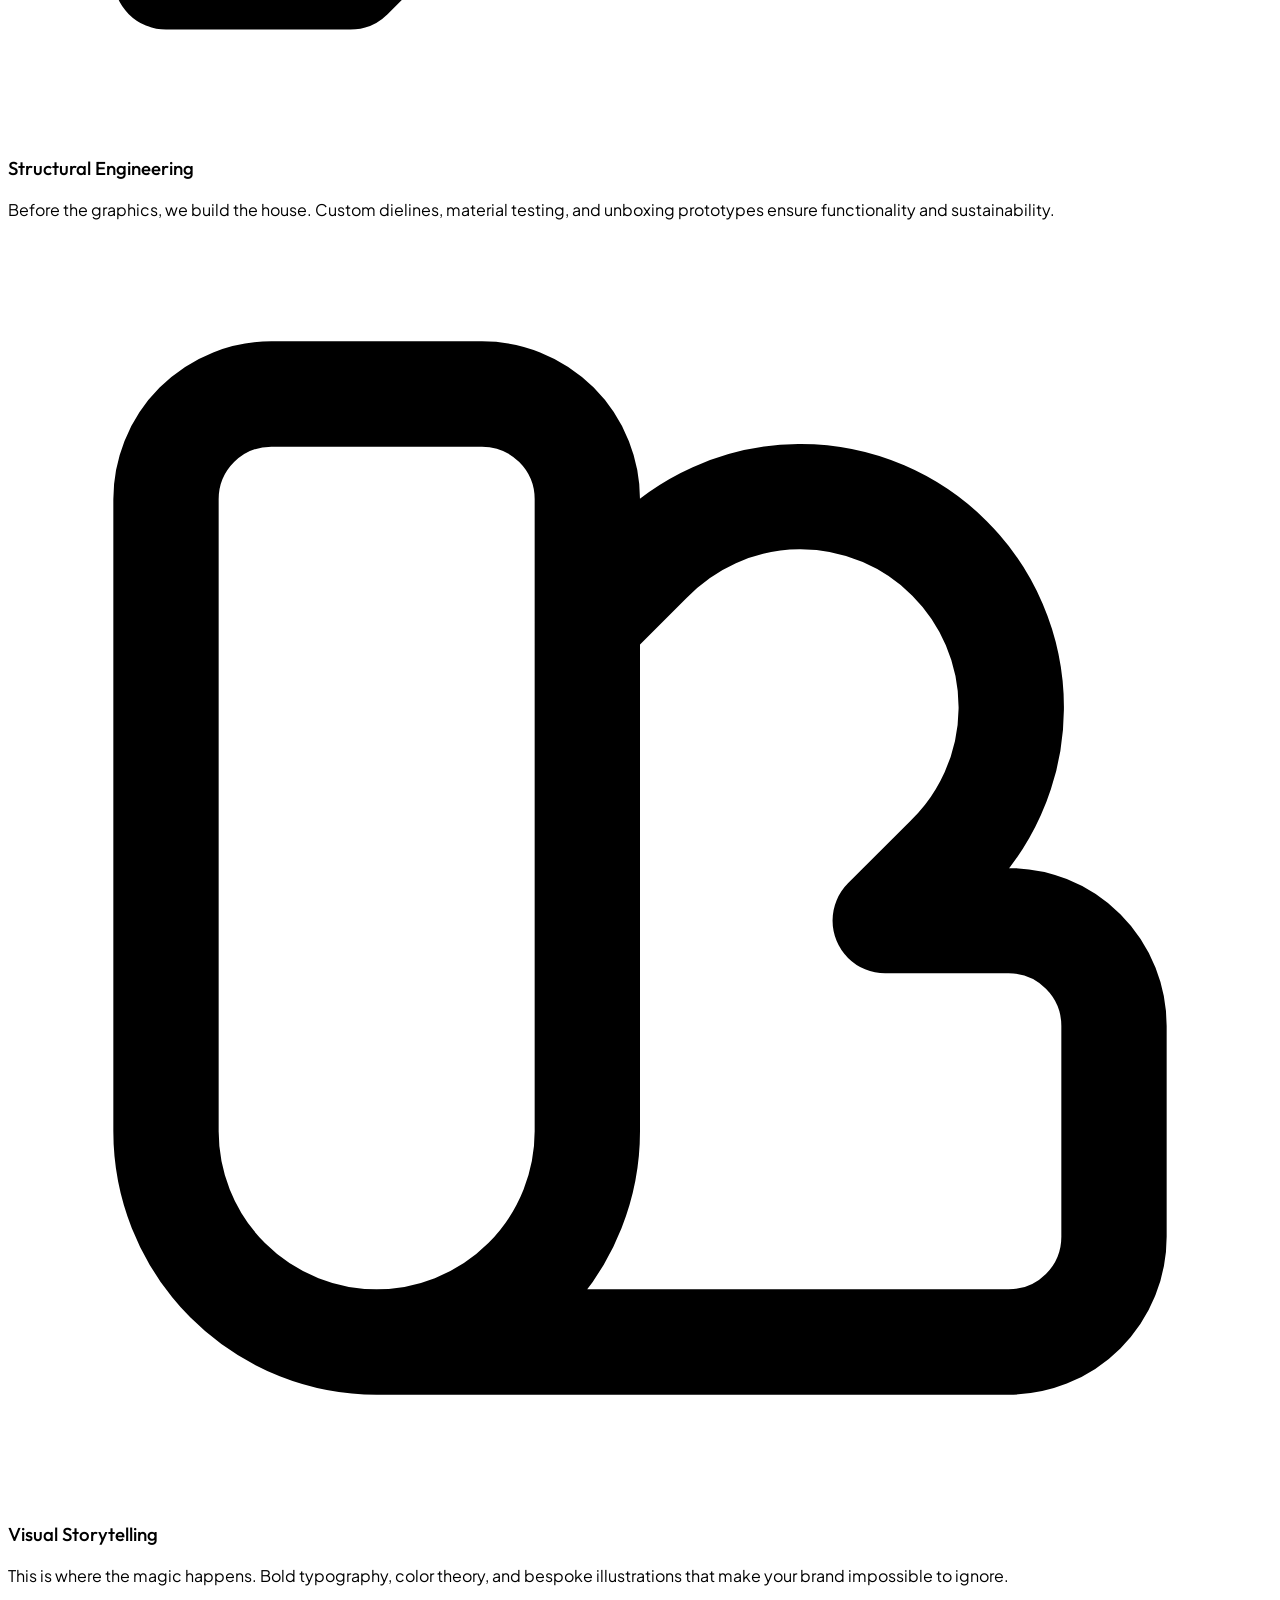
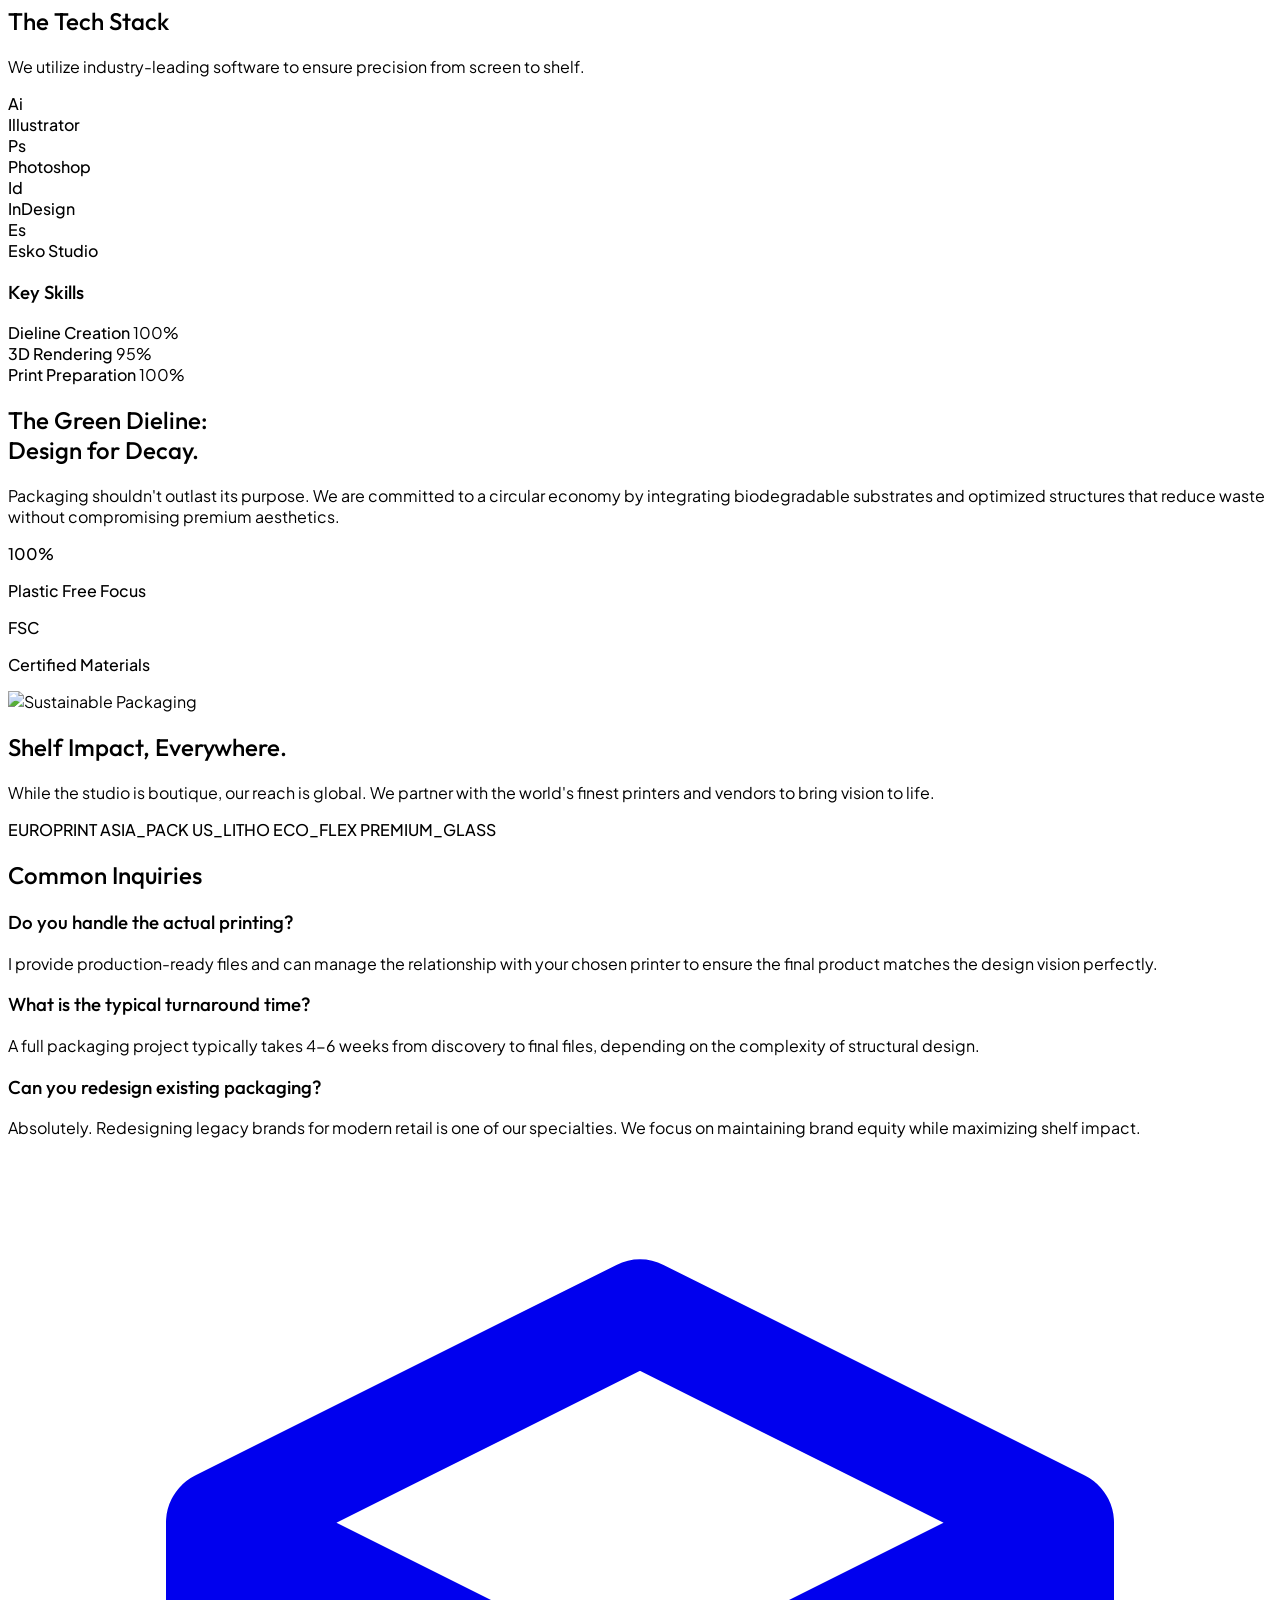
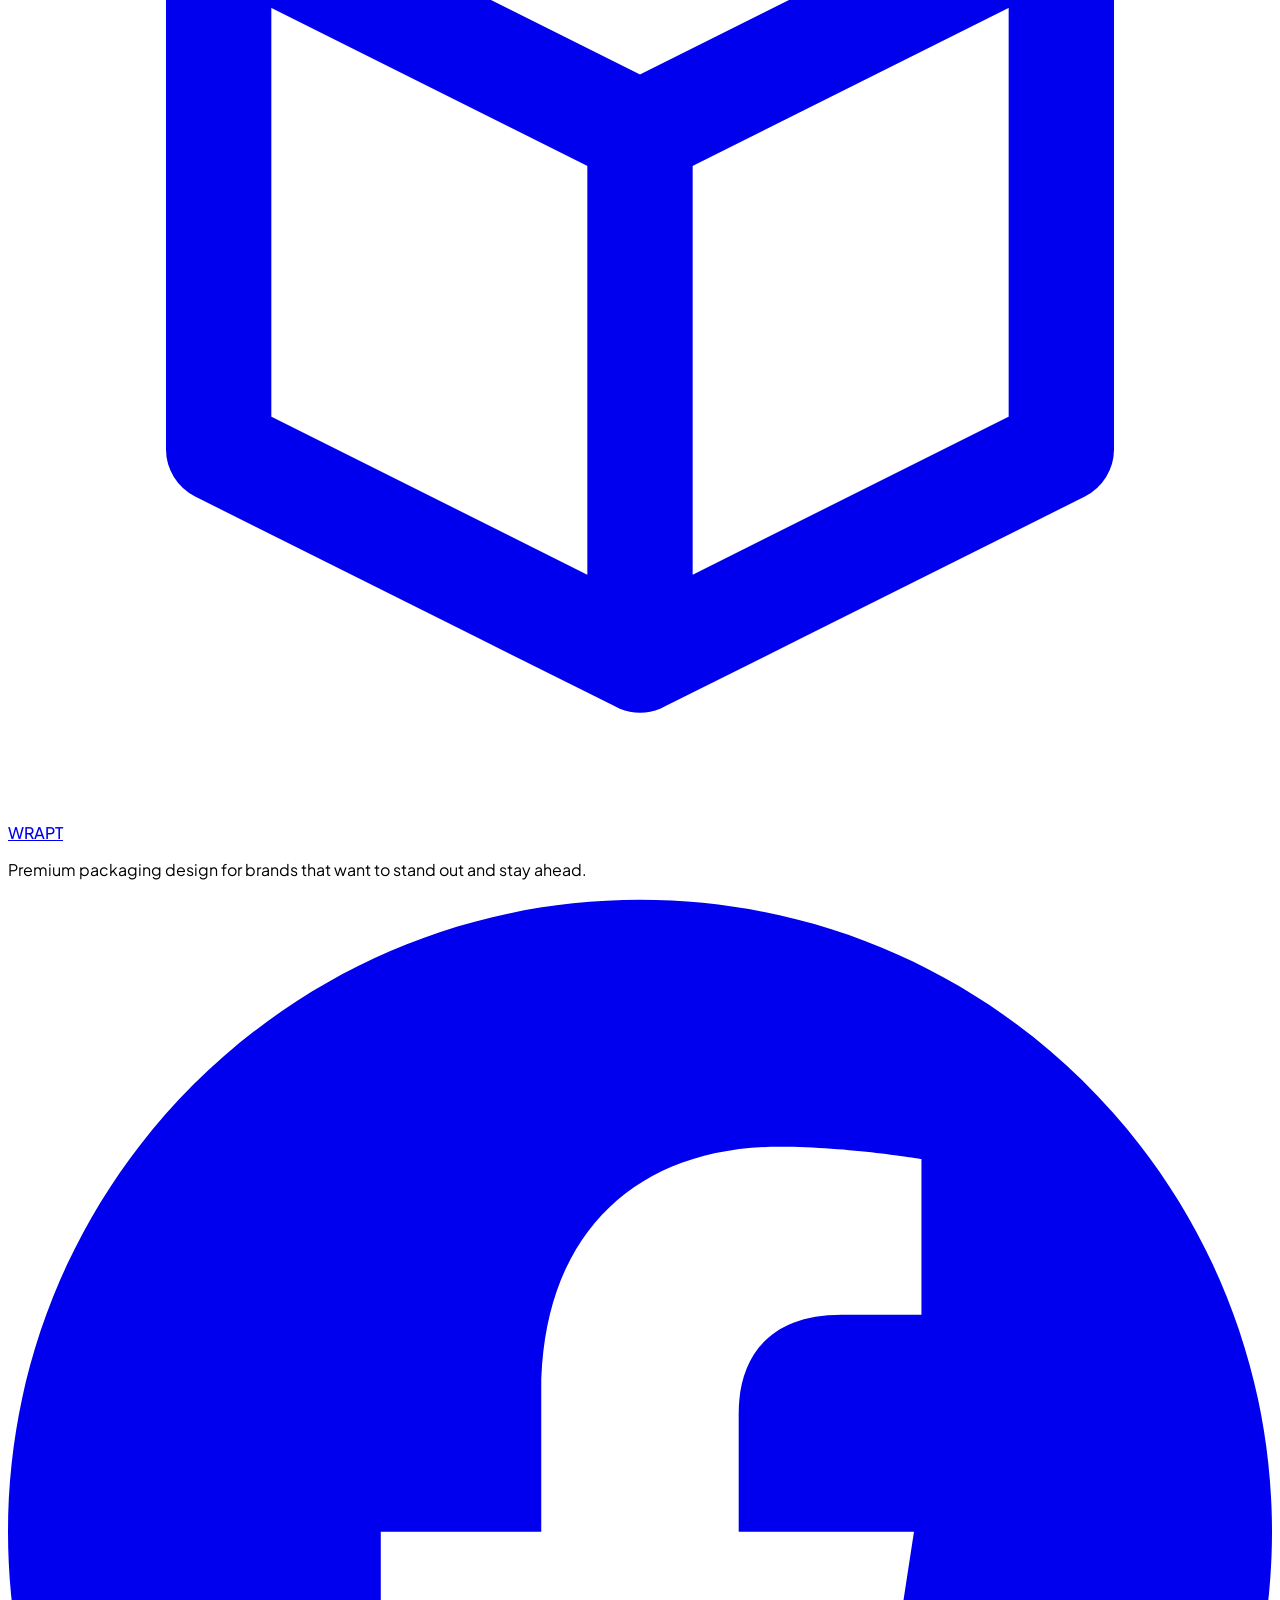
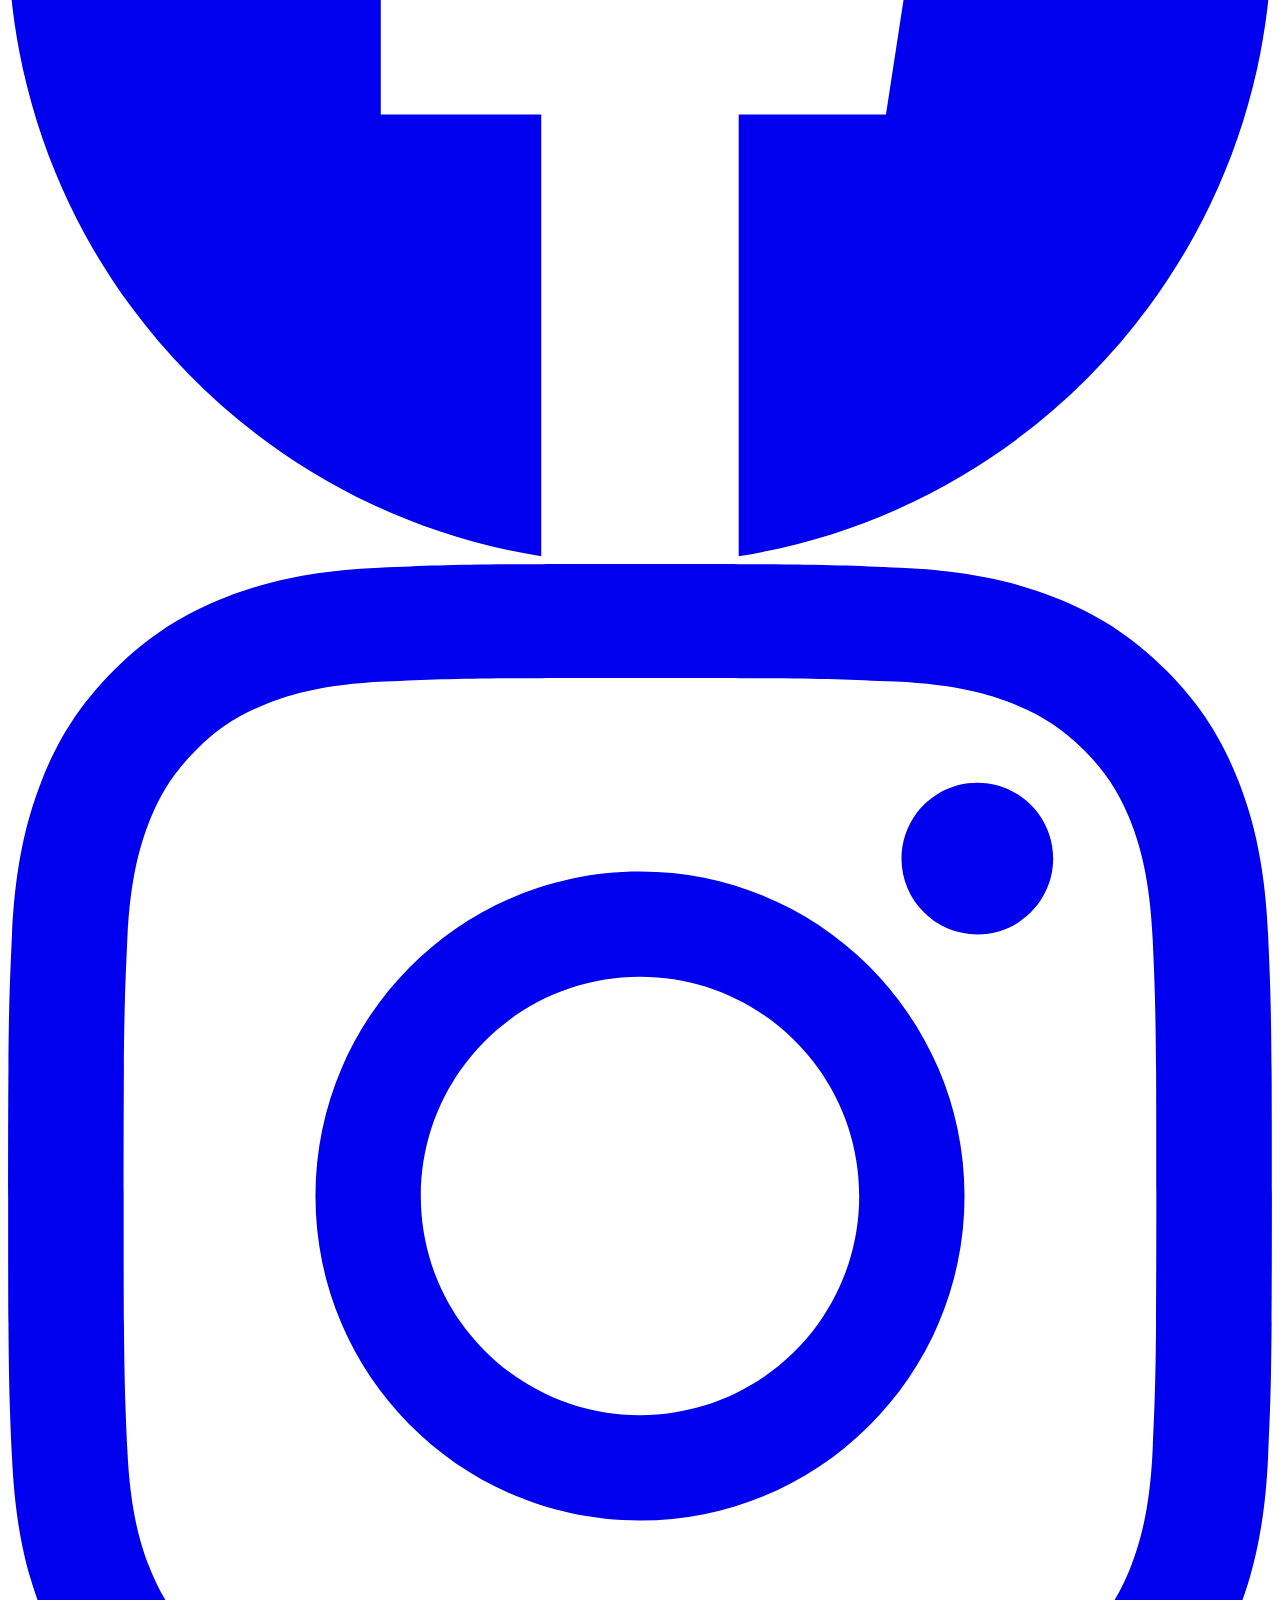
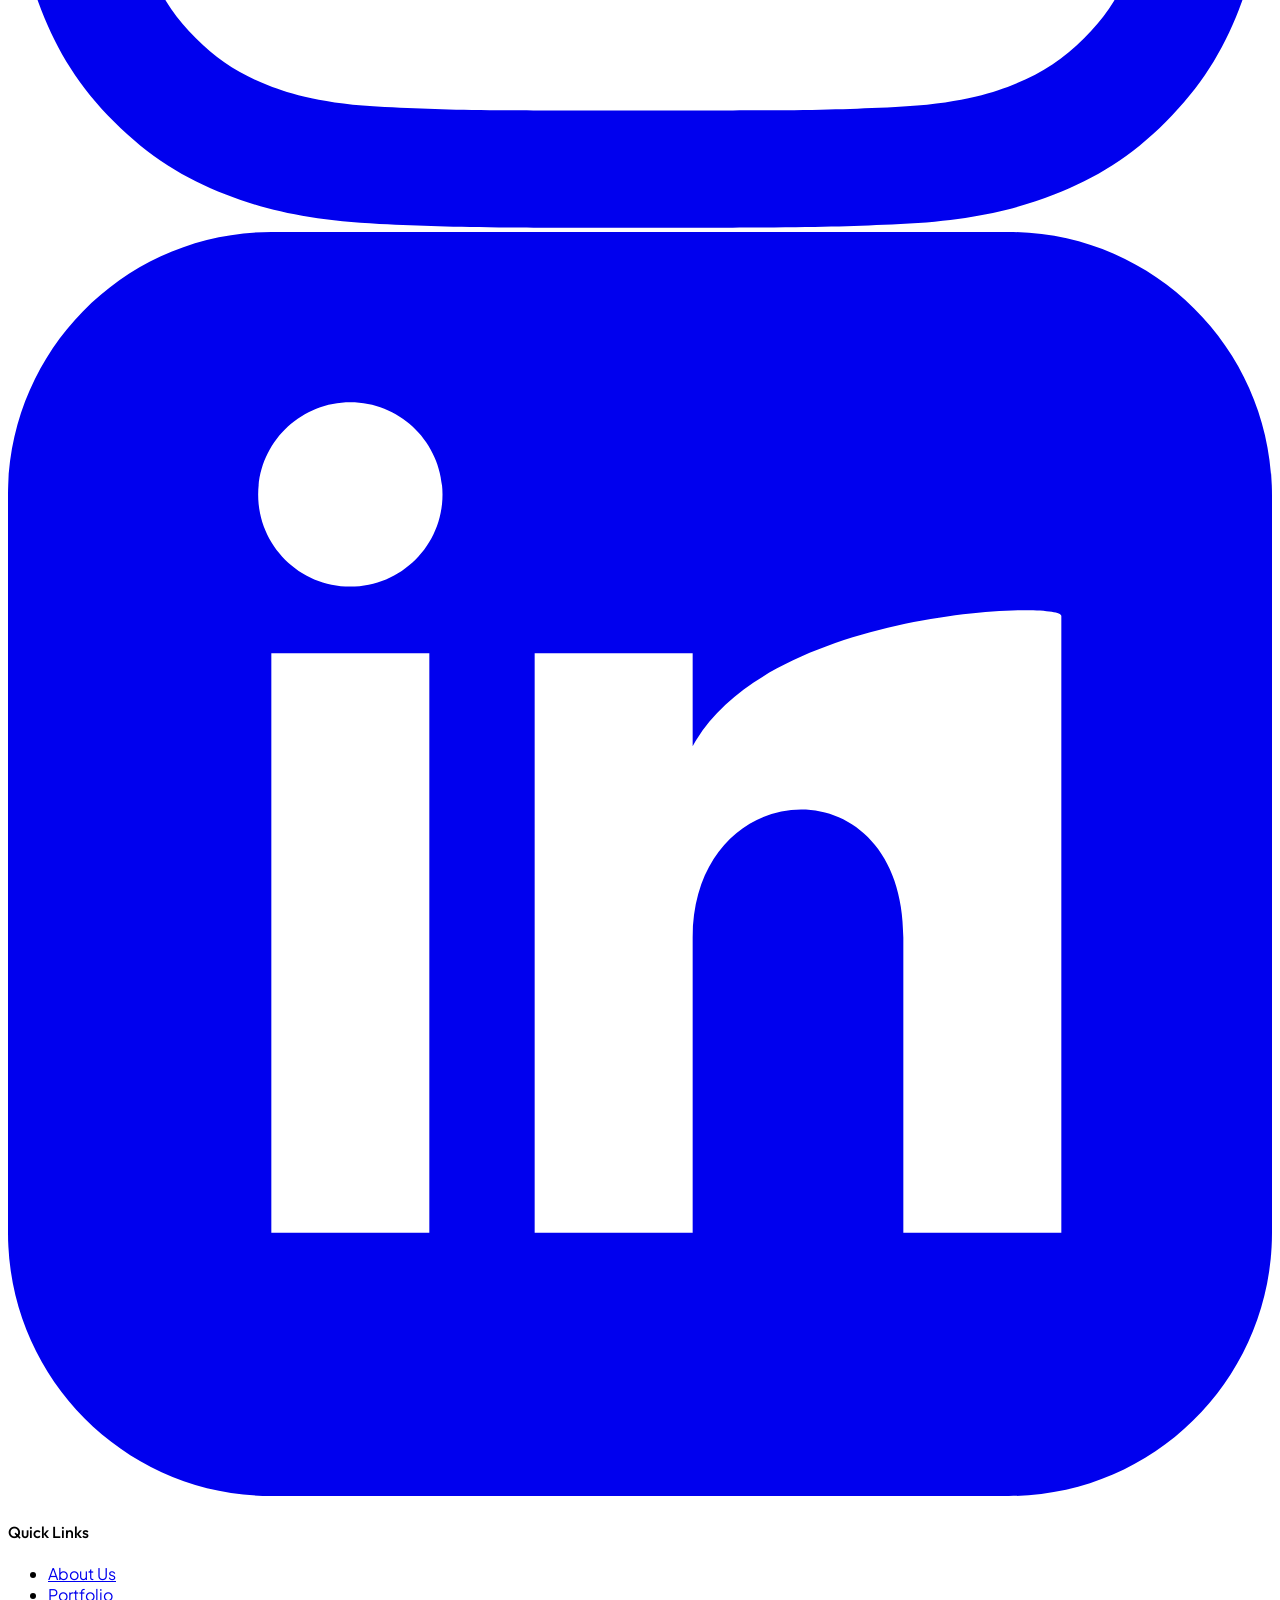
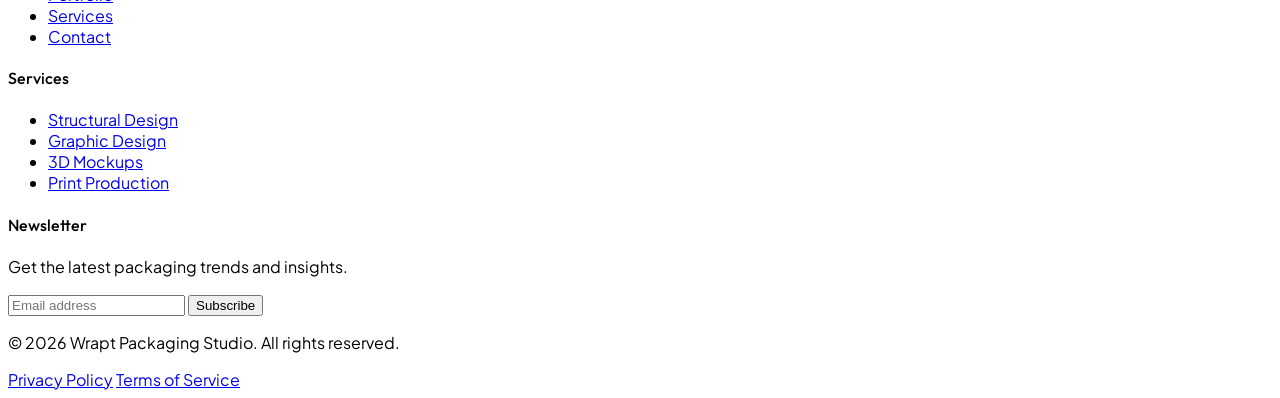
==== commit fce0510f: "home2" ====
--- a/about.html
+++ b/about.html
@@ -14,8 +14,8 @@
                 extend: {
                     colors: {
                         primary: '#FF4D00',
-                        secondary: '#00F5FF',
-                        accent: '#FF00FF',
+                        secondary: '#FF834D',
+                        accent: '#D63F00',
                         dark: '#121212',
                         'dark-soft': '#1E1E1E'
                     }
@@ -112,29 +112,33 @@
     </nav>
 
     <!-- Designer Intro Hero -->
-    <section class="hero-full-bleed pt-32 pb-20 lg:pt-48 lg:pb-32">
-        <div class="hero-bg-container">
-            <img src="studio_packaging_designer_hero_1778308596242.png" alt="Wrapt Design Studio Background">
-            <div class="hero-overlay"></div>
-        </div>
-
-        <div class="hero-content-centered">
-            <div class="reveal">
-                <h1 class="text-5xl lg:text-7xl font-display font-black mb-8 leading-tight text-white">I Design <br>The <span class="text-primary">First Impression.</span></h1>
-                <p class="text-lg lg:text-xl text-slate-200 mb-8 leading-relaxed max-w-3xl mx-auto">I'm Alex Wrapt, a freelance packaging designer specializing in consumer packaged goods (CPG). With over 10 years of experience, I've helped brands from local coffee roasters to global beauty labels win the shelf impact game.</p>
-                <div class="flex items-center justify-center space-x-12 mb-10 rtl:space-x-reverse">
-                    <div>
-                        <div class="text-4xl lg:text-5xl font-black text-primary">150+</div>
-                        <div class="text-[10px] font-black uppercase tracking-widest text-slate-300 mt-2">Brands Launched</div>
-                    </div>
-                    <div class="w-px h-12 bg-white/20"></div>
-                    <div>
-                        <div class="text-4xl lg:text-5xl font-black text-secondary">12</div>
-                        <div class="text-[10px] font-black uppercase tracking-widest text-slate-300 mt-2">Design Awards</div>
-                    </div>
-                </div>
-                <div class="flex justify-center">
-                    <a href="portfolio.html" class="px-8 py-4 bg-primary text-white rounded-full font-bold btn-cta">See My Work</a>
+    <section class="pt-32 pb-20 lg:pt-40 lg:pb-32 px-4">
+        <div class="max-w-7xl mx-auto">
+            <div class="hero-full-bleed rounded-[3rem] overflow-hidden relative min-h-[500px] lg:min-h-[600px] flex items-center justify-center">
+                <div class="hero-bg-container">
+                    <img src="studio_packaging_designer_hero_1778308596242.png" alt="Wrapt Design Studio Background">
+                    <div class="hero-overlay"></div>
+                </div>
+
+                <div class="hero-content-centered relative z-10 py-16">
+                    <div class="reveal">
+                        <h1 class="text-5xl lg:text-7xl font-display font-black mb-8 leading-tight text-white">I Design <br>The <span class="text-primary">First Impression.</span></h1>
+                        <p class="text-lg lg:text-xl text-slate-200 mb-8 leading-relaxed max-w-3xl mx-auto">I'm Alex Wrapt, a freelance packaging designer specializing in consumer packaged goods (CPG). With over 10 years of experience, I've helped brands from local coffee roasters to global beauty labels win the shelf impact game.</p>
+                        <div class="flex items-center justify-center space-x-12 mb-10 rtl:space-x-reverse">
+                            <div>
+                                <div class="text-4xl lg:text-5xl font-black text-primary">150+</div>
+                                <div class="text-[10px] font-black uppercase tracking-widest text-slate-300 mt-2">Brands Launched</div>
+                            </div>
+                            <div class="w-px h-12 bg-white/20"></div>
+                            <div>
+                                <div class="text-4xl lg:text-5xl font-black text-secondary">12</div>
+                                <div class="text-[10px] font-black uppercase tracking-widest text-slate-300 mt-2">Design Awards</div>
+                            </div>
+                        </div>
+                        <div class="flex justify-center">
+                            <a href="portfolio.html" class="px-8 py-4 bg-primary text-white rounded-full font-bold btn-cta">See My Work</a>
+                        </div>
+                    </div>
                 </div>
             </div>
         </div>
--- a/css/style.css
+++ b/css/style.css
@@ -2,8 +2,8 @@
 
 :root {
     --primary: #FF4D00;
-    --secondary: #00F5FF;
-    --accent: #FF00FF;
+    --secondary: #FF834D;
+    --accent: #D63F00;
 }
 
 [dir="rtl"] {
@@ -17,6 +17,45 @@
 
 h1, h2, h3, h4, h5, h6 {
     font-family: 'Outfit', sans-serif;
+    font-weight: 500;
+}
+
+/* 
+  Readability & Hierarchy Tuning (UX Polish):
+  - Maintain heading font weights strictly below 600 (using 500 / Medium or 300 / Light).
+  - Keep paragraph & subheading font weights strictly between 400–550 (using 400 / Normal and 500 / Medium).
+*/
+p {
+    font-weight: 400;
+}
+
+/* Global utility overrides for Tailwind classes to guarantee compliance */
+.font-normal {
+    font-weight: 400 !important;
+}
+
+.font-medium,
+.font-semibold,
+.font-bold,
+.font-extrabold,
+.font-black {
+    font-weight: 500 !important;
+}
+
+.font-thin,
+.font-extralight,
+.font-light {
+    font-weight: 300 !important;
+}
+
+/* Ensure paragraphs and subheadings never fall below 400 */
+p.font-thin,
+p.font-extralight,
+p.font-light,
+span.font-thin,
+span.font-extralight,
+span.font-light {
+    font-weight: 400 !important;
 }
 
 .glass {
@@ -106,7 +145,7 @@
 
 .btn-cta-secondary:hover {
     transform: translateY(-4px) scale(1.03);
-    box-shadow: 0 20px 40px -10px rgba(0, 245, 255, 0.5);
+    box-shadow: 0 20px 40px -10px rgba(255, 77, 0, 0.35);
     filter: brightness(1.1);
 }
 
